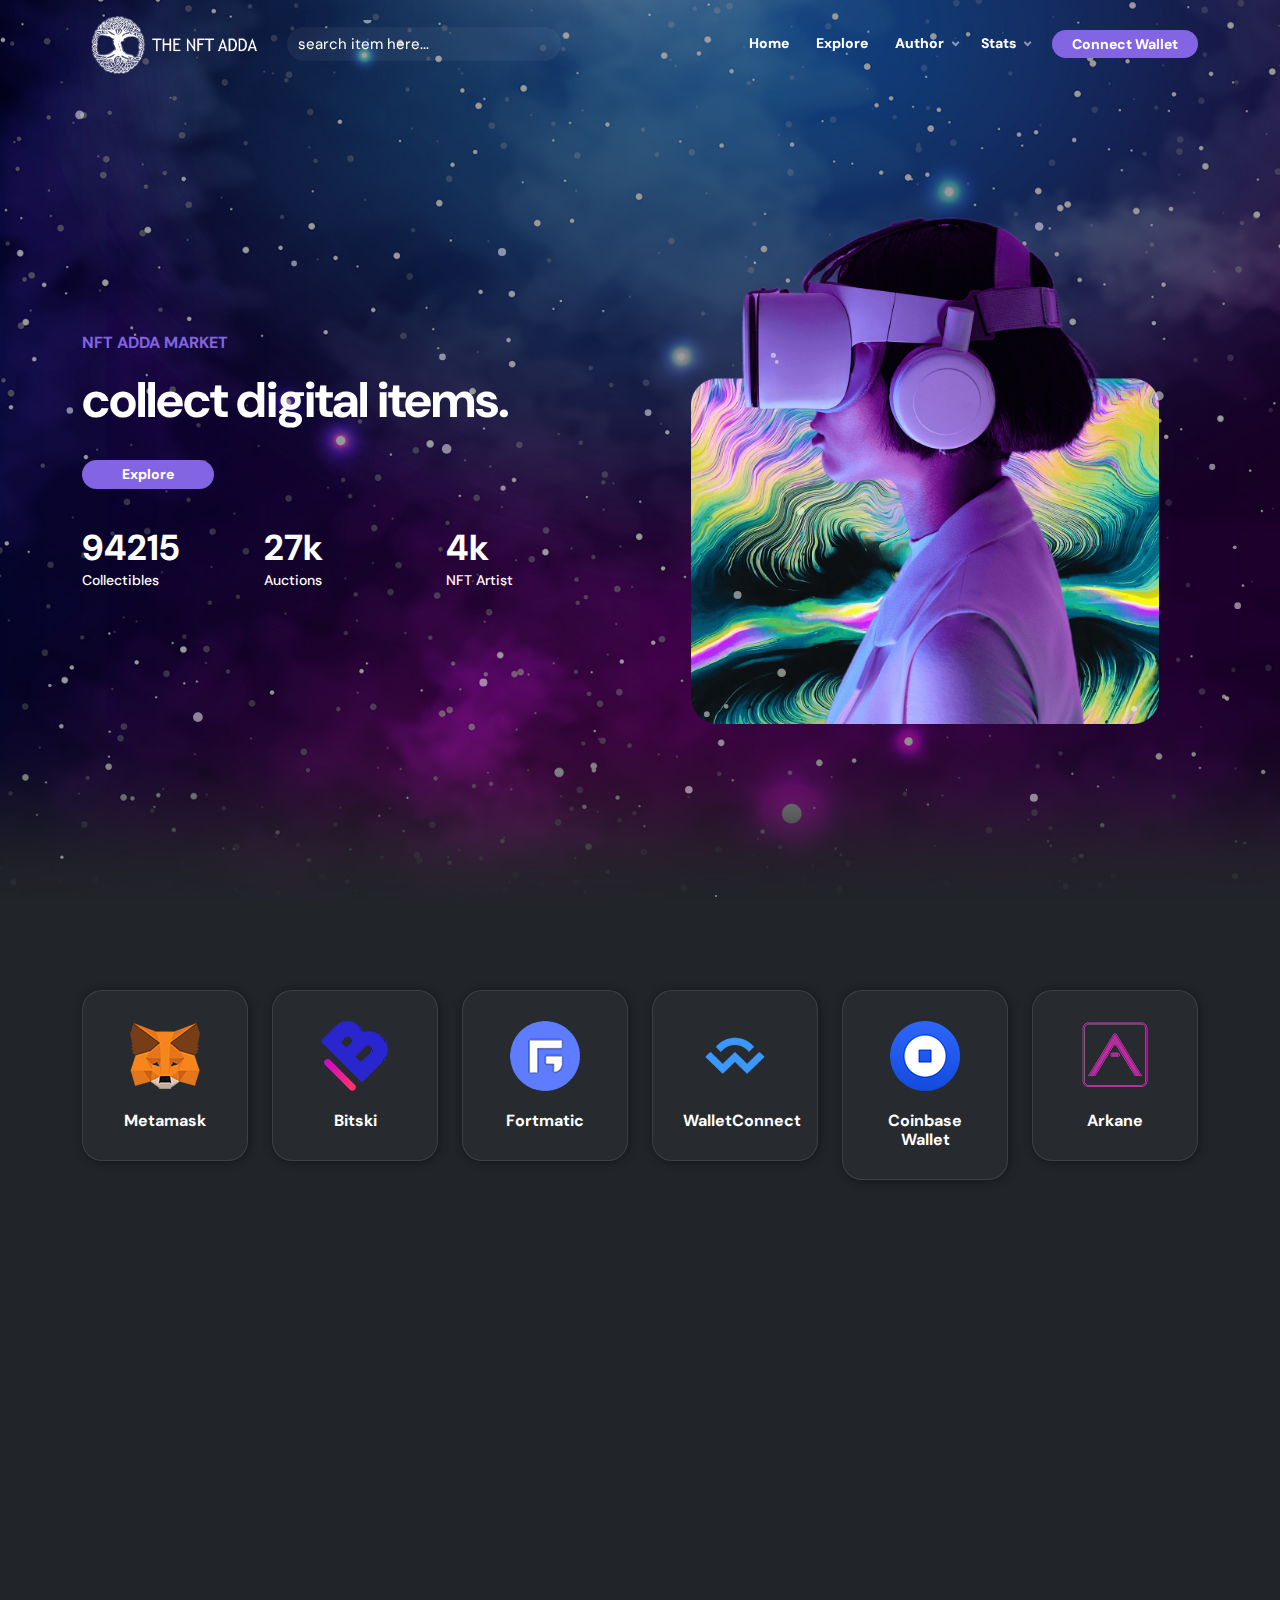
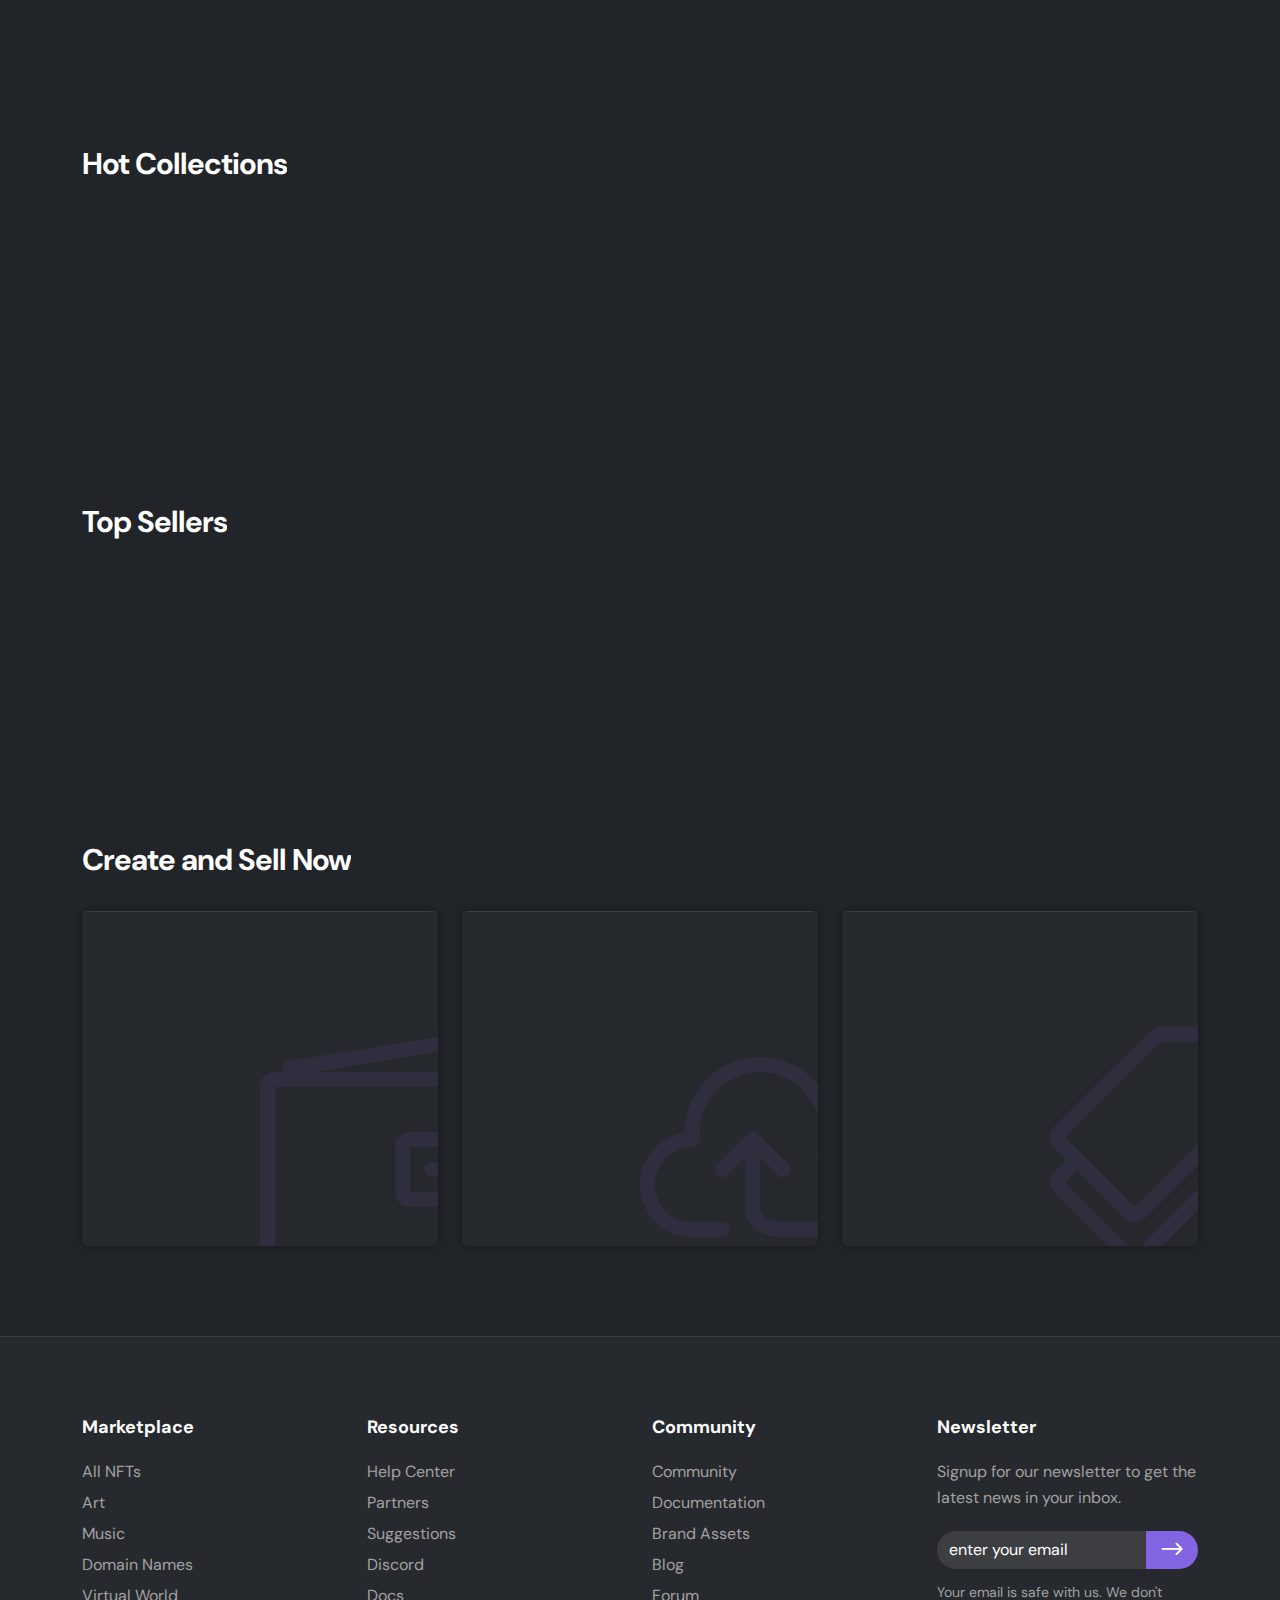
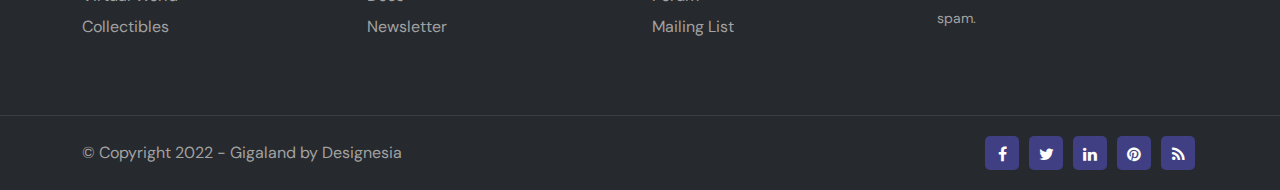
==== 03_grey-index-3.html @ ccd016a6 "NEW UPDATED WEBSITE" ====
<!DOCTYPE html>
<html lang="zxx">

<head>
    <title>NFT Adda</title>
    <link rel="icon" href="nftlogo.png" type="image/gif" sizes="16x16">
    <meta content="text/html;charset=utf-8" http-equiv="Content-Type">
    <meta content="width=device-width, initial-scale=1.0" name="viewport" />
    <meta content="Gigaland - NFT Marketplace Website Template" name="description" />
    <meta content="" name="keywords" />
    <meta content="" name="author" />
    <!-- CSS Files
    ================================================== -->
    <link id="bootstrap" href="css/bootstrap.min.css" rel="stylesheet" type="text/css" />
    <link href="css/plugins.css" rel="stylesheet" type="text/css" />    
    <link href="css/style.css" rel="stylesheet" type="text/css" />
    <link href="css/de-grey.css" rel="stylesheet" type="text/css" />
    <!-- color scheme -->   
    <link id="colors" href="css/colors/scheme-01.css" rel="stylesheet" type="text/css" />
    <link href="css/coloring.css" rel="stylesheet" type="text/css" />
</head>

<body class="dark-scheme de-grey">
    <div id="wrapper">
            <!-- header begin -->
        <header class="transparent scroll-dark">
            <div class="container">
                <div class="row">
                    <div class="col-md-12">
                        <div class="de-flex sm-pt10">
                            <div class="de-flex-col">
                                <div class="de-flex-col">
                                    <!-- logo begin -->
                                    <div id="logo">
                                        <a href="03_grey-index.html">
                                            <img alt="" src="images/NFTLOGO2.png" style="height: 75px; width: 175px;"/>
                                        </a>
                                    </div>
                                    <!-- logo close -->
                                </div>
                                <div class="de-flex-col">
                                    <input id="quick_search" class="xs-hide style-2" name="quick_search" placeholder="search item here..." type="text" />
                                </div>
                            </div>
                            <div class="de-flex-col header-col-mid">
                                <!-- mainmenu begin -->
                                <ul id="mainmenu">
                                    <li>
                                        <a href="03_grey-index-3.html">Home<span></span></a>
                                    </li>
                                    <li>
                                        <a href="explore.html">Explore<span></span></a>
                                    <li>
                                        <a href="03_grey-author.html">Author<span></span></a>
                                        <ul>
                                            <li><a href="03_grey-author.html">Author</a></li>
                                            <li><a href="03_grey-profile.html">Profile</a></li>
                                            <li><a href="03_grey-wallet.html">Wallet</a></li>
                                            <li><a href="03_grey-login.html">Login</a></li>
                                        </ul>
                                    </li>                                    
                                    <li>
                                        <a href="#">Stats<span></span></a>
                                        <ul>
                                            <li><a href="03_grey-activity.html">Activity</a></li>
                                            <li><a href="03_grey-rankings.html">Rankings</a></li>
                                        </ul>
                                    </li>
                                </ul>
                                <!-- mainmenu close -->
                                <div class="menu_side_area">
                                    <a href="03_grey-wallet.html" class="btn-main btn-wallet"><i class="icon_wallet_alt"></i><span>Connect Wallet</span></a>
                                    <span id="menu-btn"></span>
                                </div>
                            </div>
                        </div>
                    </div>
                </div>
            </div>
        </header>
        <!-- header close -->
        <!-- content begin -->
        <div class="no-bottom no-top" id="content" >
            <div id="top"></div>
            <section id="section-hero" aria-label="section" class="pt20 pb20 vh-100" data-bgimage="url(images/background/8.jpg) bottom">
                <div id="particles-js"></div>
                <div class="v-center">
                    <div class="container">
                        <div class="row align-items-center">
                            <div class="col-md-6">
                                <div class="spacer-single"></div>
                                <h6 class="wow fadeInUp" data-wow-delay=".5s"><span class="text-uppercase id-color-2">NFT ADDA Market</span></h6>
                                <div class="spacer-10"></div>
                                <h1 class="wow fadeInUp" data-wow-delay=".75s">collect digital items.</h1>
                                <div class="spacer-10"></div>
                                <a href="03_grey-explore.html" class="btn-main wow fadeInUp lead" data-wow-delay="1.25s">Explore</a>                                
                                <div class="row">
                                    <div class="spacer-single"></div>
                                    <div class="row">
                                            <div class="col-lg-4 col-md-6 col-sm-4 wow fadeInRight mb30" data-wow-delay="1.1s">
                                                <div class="de_count text-left">
                                                    <h3><span>94215</span></h3>
                                                    <h5 class="id-color">Collectibles</h5>
                                                </div>
                                            </div>

                                            <div class="col-lg-4 col-md-6 col-sm-4 wow fadeInRight mb30" data-wow-delay="1.4s">
                                                <div class="de_count text-left">
                                                    <h3><span>27</span>k</h3>
                                                    <h5 class="id-color">Auctions</h5>
                                                </div>
                                            </div>

                                            <div class="col-lg-4 col-md-6 col-sm-4 wow fadeInRight mb30" data-wow-delay="1.7s">
                                                <div class="de_count text-left">
                                                    <h3><span>4</span>k</h3>
                                                    <h5 class="id-color">NFT Artist</h5>
                                                </div>
                                            </div>
                                        </div>
                                </div>
                            </div>
                            <div class="col-md-6 xs-hide">
                                <img src="images/misc/women-with-vr.png" class="img-fluid wow fadeInUp" data-wow-delay=".75s" alt="">
                            </div>
                        </div>
                    </div>
                </div>
            </section>

            <!-- section begin -->
            <section aria-label="section" class="no-bottom">
                <div class="container">
                    <div class="row">
                        <div class="col-lg-2 col-sm-4 col-6 mb30">
                            <a class="box-url style-2" href="login.html">
                                <img src="images/wallet/1.png" alt="" class="mb20">
                                <h4>Metamask</h4>
                            </a>
                        </div>

                        <div class="col-lg-2 col-sm-4 col-6 mb30">
                            <a class="box-url style-2" href="login.html">
                                <img src="images/wallet/2.png" alt="" class="mb20">
                                <h4>Bitski</h4>
                            </a>
                        </div>       

                        <div class="col-lg-2 col-sm-4 col-6 mb30">
                            <a class="box-url style-2" href="login.html">
                                <img src="images/wallet/3.png" alt="" class="mb20">
                                <h4>Fortmatic</h4>
                            </a>
                        </div>    

                        <div class="col-lg-2 col-sm-4 col-6 mb30">
                            <a class="box-url style-2" href="login.html">
                                <img src="images/wallet/4.png" alt="" class="mb20">
                                <h4>WalletConnect</h4>
                            </a>
                        </div>

                        <div class="col-lg-2 col-sm-4 col-6 mb30">
                            <a class="box-url style-2" href="login.html">
                                <img src="images/wallet/5.png" alt="" class="mb20">
                                <h4>Coinbase Wallet</h4>
                            </a>
                        </div>

                        <div class="col-lg-2 col-sm-4 col-6 mb30">
                            <a class="box-url style-2" href="login.html">
                                <img src="images/wallet/6.png" alt="" class="mb20">
                                <h4>Arkane</h4>
                            </a>
                        </div>

                    </div>
                </div>
            </section>

            <section id="section-collections" class="pt30 pb30">
                <div class="container">
                            
                            <div class="row wow fadeIn"> 
                                <div class="col-lg-12">
                                    <h2 class="style-2">New Items</h2>
                                </div>

                                <div id="items-carousel" class="owl-carousel wow fadeIn">
                                    <!-- nft item begin -->
                                    <div class="d-item">
                                        <div class="nft__item style-2">
                                            <div class="de_countdown" data-year="2022" data-month="6" data-day="6" data-hour="8"></div>
                                            <div class="author_list_pp">
                                                <a href="03_grey-author.html" data-bs-toggle="tooltip" data-bs-placement="top" title="Creator: Monica Lucas">                                    
                                                    <img class="lazy" src="images/author/author-1.jpg" alt="">
                                                    <i class="fa fa-check"></i>
                                                </a>
                                            </div>
                                            <div class="nft__item_wrap">
                                                <div class="nft__item_extra">
                                                    <div class="nft__item_buttons">
                                                        <button onclick="location.href='03_grey-item-details.html'">Buy Now</button>
                                                        <div class="nft__item_share">
                                                            <h4>Share</h4>
                                                            <a href="https://www.facebook.com/sharer/sharer.php?u=https://gigaland.io" target="_blank"><i class="fa fa-facebook fa-lg"></i></a>
                                                            <a href="https://twitter.com/intent/tweet?url=https://gigaland.io" target="_blank"><i class="fa fa-twitter fa-lg"></i></a>
                                                            <a href="mailto:?subject=I wanted you to see this site&amp;body=Check out this site https://gigaland.io"><i class="fa fa-envelope fa-lg"></i></a>
                                                        </div>
                                                    </div>
                                                </div>
                                                <a href="03_grey-item-details.html">
                                                    <div class="d-placeholder"></div>
                                                    <img src="images/items-alt/static-1.jpg" class="lazy nft__item_preview" alt="">
                                                </a>
                                            </div>
                                            <div class="nft__item_info">
                                                <a href="03_grey-item-details.html">
                                                    <h4>Sunny Day</h4>
                                                </a>
                                                <div class="nft__item_click">
                                        <span></span>
                                    </div>
                                    <div class="nft__item_price">
                                                    0.08 ETH<span>1/20</span>
                                                </div>
                                                <div class="nft__item_action">
                                                    <a href="#">Place a bid</a>
                                                </div>
                                                <div class="nft__item_like">
                                                    <i class="fa fa-heart"></i><span>50</span>
                                                </div>                            
                                            </div> 
                                        </div>
                                    </div>                 
                                    <!-- nft item begin -->
                                    <div class="d-item">
                                        <div class="nft__item style-2">
                                            <div class="author_list_pp">
                                                <a href="03_grey-author.html" data-bs-toggle="tooltip" data-bs-placement="top" title="Creator: Stacy Long">                                    
                                                    <img class="lazy" src="images/author/author-10.jpg" alt="">
                                                    <i class="fa fa-check"></i>
                                                </a>
                                            </div>
                                            <div class="nft__item_wrap">
                                                <div class="nft__item_extra">
                                                    <div class="nft__item_buttons">
                                                        <button onclick="location.href='03_grey-item-details.html'">Buy Now</button>
                                                        <div class="nft__item_share">
                                                            <h4>Share</h4>
                                                            <a href="https://www.facebook.com/sharer/sharer.php?u=https://gigaland.io" target="_blank"><i class="fa fa-facebook fa-lg"></i></a>
                                                            <a href="https://twitter.com/intent/tweet?url=https://gigaland.io" target="_blank"><i class="fa fa-twitter fa-lg"></i></a>
                                                            <a href="mailto:?subject=I wanted you to see this site&amp;body=Check out this site https://gigaland.io"><i class="fa fa-envelope fa-lg"></i></a>
                                                        </div>
                                                    </div>
                                                </div>
                                                <a href="03_grey-item-details.html">
                                                    <div class="d-placeholder"></div>
                                                    <img src="images/items-alt/static-2.jpg" class="lazy nft__item_preview" alt="">
                                                </a>
                                            </div>
                                            <div class="nft__item_info">
                                                <a href="03_grey-item-details.html">
                                                    <h4>Blue Planet</h4>
                                                </a>
                                                <div class="nft__item_click">
                                        <span></span>
                                    </div>
                                    <div class="nft__item_price">
                                                    0.06 ETH<span>1/22</span>
                                                </div>
                                                <div class="nft__item_action">
                                                    <a href="#">Place a bid</a>
                                                </div>
                                                <div class="nft__item_like">
                                                    <i class="fa fa-heart"></i><span>80</span>
                                                </div>                                 
                                            </div> 
                                        </div>
                                    </div>
                                    <!-- nft item begin -->
                                    <div class="d-item">
                                        <div class="nft__item style-2">
                                            <div class="de_countdown id-color" data-year="2022" data-month="6" data-day="12" data-hour="8"></div>
                                            <div class="author_list_pp">
                                                <a href="03_grey-author.html" data-bs-toggle="tooltip" data-bs-placement="top" title="Creator: Ida Chapman">                                    
                                                    <img class="lazy" src="images/author/author-11.jpg" alt="">
                                                    <i class="fa fa-check"></i>
                                                </a>
                                            </div>
                                            <div class="nft__item_wrap">
                                                <div class="nft__item_extra">
                                                    <div class="nft__item_buttons">
                                                        <button onclick="location.href='03_grey-item-details.html'">Buy Now</button>
                                                        <div class="nft__item_share">
                                                            <h4>Share</h4>
                                                            <a href="https://www.facebook.com/sharer/sharer.php?u=https://gigaland.io" target="_blank"><i class="fa fa-facebook fa-lg"></i></a>
                                                            <a href="https://twitter.com/intent/tweet?url=https://gigaland.io" target="_blank"><i class="fa fa-twitter fa-lg"></i></a>
                                                            <a href="mailto:?subject=I wanted you to see this site&amp;body=Check out this site https://gigaland.io"><i class="fa fa-envelope fa-lg"></i></a>
                                                        </div>
                                                    </div>
                                                </div>
                                                <a href="03_grey-item-details.html">
                                                    <div class="d-placeholder"></div>
                                                    <img src="images/items-alt/static-3.jpg" class="lazy nft__item_preview" alt="">
                                                </a>
                                            </div>
                                            <div class="nft__item_info">
                                                <a href="03_grey-item-details.html">
                                                    <h4>Finally Free</h4>
                                                </a>
                                                <div class="nft__item_click">
                                        <span></span>
                                    </div>
                                    <div class="nft__item_price">
                                                    0.05 ETH<span>1/11</span>
                                                </div>
                                                <div class="nft__item_action">
                                                    <a href="#">Place a bid</a>
                                                </div>
                                                <div class="nft__item_like">
                                                    <i class="fa fa-heart"></i><span>97</span>
                                                </div>                                 
                                            </div> 
                                        </div>
                                    </div>
                                    <!-- nft item begin -->
                                    <div class="d-item">
                                        <div class="nft__item style-2">
                                            <div class="author_list_pp">
                                                <a href="03_grey-author.html" data-bs-toggle="tooltip" data-bs-placement="top" title="Creator: Fred Ryan">                                    
                                                    <img class="lazy" src="images/author/author-12.jpg" alt="">
                                                    <i class="fa fa-check"></i>
                                                </a>
                                            </div>
                                            <div class="nft__item_wrap">
                                                <div class="nft__item_extra">
                                                    <div class="nft__item_buttons">
                                                        <button onclick="location.href='03_grey-item-details.html'">Buy Now</button>
                                                        <div class="nft__item_share">
                                                            <h4>Share</h4>
                                                            <a href="https://www.facebook.com/sharer/sharer.php?u=https://gigaland.io" target="_blank"><i class="fa fa-facebook fa-lg"></i></a>
                                                            <a href="https://twitter.com/intent/tweet?url=https://gigaland.io" target="_blank"><i class="fa fa-twitter fa-lg"></i></a>
                                                            <a href="mailto:?subject=I wanted you to see this site&amp;body=Check out this site https://gigaland.io"><i class="fa fa-envelope fa-lg"></i></a>
                                                        </div>
                                                    </div>
                                                </div>
                                                <a href="03_grey-item-details.html">
                                                    <div class="d-placeholder"></div>
                                                    <img src="images/items-alt/static-4.jpg" class="lazy nft__item_preview" alt="">
                                                </a>
                                            </div>
                                            <div class="nft__item_info">
                                                <a href="03_grey-item-details.html">
                                                    <h4>Work From Home</h4>
                                                </a>
                                                <div class="nft__item_click">
                                        <span></span>
                                    </div>
                                    <div class="nft__item_price">
                                                    0.02 ETH<span>1/15</span>
                                                </div>
                                                <div class="nft__item_action">
                                                    <a href="#">Place a bid</a>
                                                </div>
                                                <div class="nft__item_like">
                                                    <i class="fa fa-heart"></i><span>73</span>
                                                </div>                                 
                                            </div> 
                                        </div>
                                    </div>
                                    <!-- nft item begin -->
                                    <div class="d-item">
                                        <div class="nft__item style-2">
                                            <div class="author_list_pp">
                                                <a href="03_grey-author.html" data-bs-toggle="tooltip" data-bs-placement="top" title="Creator: Franklin Greer">                                    
                                                    <img class="lazy" src="images/author/author-9.jpg" alt="">
                                                    <i class="fa fa-check"></i>
                                                </a>
                                            </div>
                                            <div class="nft__item_wrap">
                                                <div class="nft__item_extra">
                                                    <div class="nft__item_buttons">
                                                        <button onclick="location.href='03_grey-item-details.html'">Buy Now</button>
                                                        <div class="nft__item_share">
                                                            <h4>Share</h4>
                                                            <a href="https://www.facebook.com/sharer/sharer.php?u=https://gigaland.io" target="_blank"><i class="fa fa-facebook fa-lg"></i></a>
                                                            <a href="https://twitter.com/intent/tweet?url=https://gigaland.io" target="_blank"><i class="fa fa-twitter fa-lg"></i></a>
                                                            <a href="mailto:?subject=I wanted you to see this site&amp;body=Check out this site https://gigaland.io"><i class="fa fa-envelope fa-lg"></i></a>
                                                        </div>
                                                    </div>
                                                </div>
                                                <a href="03_grey-item-details.html">
                                                    <div class="d-placeholder"></div>
                                                    <img src="images/items/anim-4.webp" class="lazy nft__item_preview" alt="">
                                                </a>
                                            </div>
                                            <div class="nft__item_info">
                                                <a href="03_grey-item-details.html">
                                                    <h4>The Truth</h4>
                                                </a>
                                                <div class="nft__item_click">
                                        <span></span>
                                    </div>
                                    <div class="nft__item_price">
                                                    0.06 ETH<span>1/20</span>
                                                </div>
                                                <div class="nft__item_action">
                                                    <a href="#">Place a bid</a>
                                                </div>
                                                <div class="nft__item_like">
                                                    <i class="fa fa-heart"></i><span>26</span>
                                                </div>                                 
                                            </div>
                                        </div>
                                    </div>
                                    <!-- nft item begin -->
                                    <div class="d-item">
                                        <div class="nft__item style-2">
                                            <div class="de_countdown id-color" data-year="2022" data-month="6" data-day="15" data-hour="10"></div>
                                            <div class="author_list_pp">
                                                <a href="03_grey-author.html" data-bs-toggle="tooltip" data-bs-placement="top" title="Creator: Mamie Barnett">                                    
                                                    <img class="lazy" src="images/author/author-2.jpg" alt="">
                                                    <i class="fa fa-check"></i>
                                                </a>
                                            </div>
                                            <div class="nft__item_wrap">
                                                <div class="nft__item_extra">
                                                    <div class="nft__item_buttons">
                                                        <button onclick="location.href='03_grey-item-details.html'">Buy Now</button>
                                                        <div class="nft__item_share">
                                                            <h4>Share</h4>
                                                            <a href="https://www.facebook.com/sharer/sharer.php?u=https://gigaland.io" target="_blank"><i class="fa fa-facebook fa-lg"></i></a>
                                                            <a href="https://twitter.com/intent/tweet?url=https://gigaland.io" target="_blank"><i class="fa fa-twitter fa-lg"></i></a>
                                                            <a href="mailto:?subject=I wanted you to see this site&amp;body=Check out this site https://gigaland.io"><i class="fa fa-envelope fa-lg"></i></a>
                                                        </div>
                                                    </div>
                                                </div>
                                                <a href="03_grey-item-details.html">
                                                    <div class="d-placeholder"></div>
                                                    <img src="images/items-alt/static-5.jpg" class="lazy nft__item_preview" alt="">
                                                </a>
                                            </div>
                                            <div class="nft__item_info">
                                                <a href="03_grey-item-details.html">
                                                    <h4>Running Puppets</h4>
                                                </a>
                                                <div class="nft__item_click">
                                        <span></span>
                                    </div>
                                    <div class="nft__item_price">
                                                    0.03 ETH<span>1/24</span>
                                                </div>    
                                                <div class="nft__item_action">
                                                    <a href="#">Place a bid</a>
                                                </div>
                                                <div class="nft__item_like">
                                                    <i class="fa fa-heart"></i><span>45</span>
                                                </div>                                  
                                            </div> 
                                        </div>
                                    </div>
                                    <!-- nft item begin -->
                                    <div class="d-item">
                                        <div class="nft__item style-2">
                                            <div class="author_list_pp">
                                                <a href="03_grey-author.html" data-bs-toggle="tooltip" data-bs-placement="top" title="Creator: Nicholas Daniels">                                    
                                                    <img class="lazy" src="images/author/author-3.jpg" alt="">
                                                    <i class="fa fa-check"></i>
                                                </a>
                                            </div>
                                            <div class="nft__item_wrap">
                                                <div class="nft__item_extra">
                                                    <div class="nft__item_buttons">
                                                        <button onclick="location.href='03_grey-item-details.html'">Buy Now</button>
                                                        <div class="nft__item_share">
                                                            <h4>Share</h4>
                                                            <a href="https://www.facebook.com/sharer/sharer.php?u=https://gigaland.io" target="_blank"><i class="fa fa-facebook fa-lg"></i></a>
                                                            <a href="https://twitter.com/intent/tweet?url=https://gigaland.io" target="_blank"><i class="fa fa-twitter fa-lg"></i></a>
                                                            <a href="mailto:?subject=I wanted you to see this site&amp;body=Check out this site https://gigaland.io"><i class="fa fa-envelope fa-lg"></i></a>
                                                        </div>
                                                    </div>
                                                </div>
                                                <a href="03_grey-item-details.html">
                                                    <div class="d-placeholder"></div>
                                                    <img src="images/items-alt/static-6.jpg" class="lazy nft__item_preview" alt="">
                                                </a>
                                            </div>
                                            <div class="nft__item_info">
                                                <a href="03_grey-item-details.html">
                                                    <h4>Green Frogman</h4>
                                                </a>
                                                <div class="nft__item_click">
                                        <span></span>
                                    </div>
                                    <div class="nft__item_price">
                                                    0.09 ETH<span>1/25</span>
                                                </div>
                                                <div class="nft__item_action">
                                                    <a href="#">Place a bid</a>
                                                </div>
                                                <div class="nft__item_like">
                                                    <i class="fa fa-heart"></i><span>76</span>
                                                </div>                                 
                                            </div> 
                                        </div>
                                    </div>
                                    <!-- nft item begin -->
                                    <div class="d-item">
                                        <div class="nft__item style-2">
                                            <div class="de_countdown id-color" data-year="2022" data-month="6" data-day="8" data-hour="8"></div>
                                            <div class="author_list_pp">
                                                <a href="03_grey-author.html" data-bs-toggle="tooltip" data-bs-placement="top" title="Creator: Gigaland">                                    
                                                    <img class="lazy" src="images/author/author-4.jpg" alt="">
                                                    <i class="fa fa-check"></i>
                                                </a>
                                            </div>
                                            <div class="nft__item_wrap">
                                                <div class="nft__item_extra">
                                                    <div class="nft__item_buttons">
                                                        <button onclick="location.href='03_grey-item-details.html'">Buy Now</button>
                                                        <div class="nft__item_share">
                                                            <h4>Share</h4>
                                                            <a href="https://www.facebook.com/sharer/sharer.php?u=https://gigaland.io" target="_blank"><i class="fa fa-facebook fa-lg"></i></a>
                                                            <a href="https://twitter.com/intent/tweet?url=https://gigaland.io" target="_blank"><i class="fa fa-twitter fa-lg"></i></a>
                                                            <a href="mailto:?subject=I wanted you to see this site&amp;body=Check out this site https://gigaland.io"><i class="fa fa-envelope fa-lg"></i></a>
                                                        </div>
                                                    </div>
                                                </div>
                                                <a href="03_grey-item-details.html">
                                                    <div class="d-placeholder"></div>
                                                    <img src="images/items/anim-5.webp" class="lazy nft__item_preview" alt="">
                                                </a>
                                            </div>
                                            <div class="nft__item_info">
                                                <a href="03_grey-item-details.html">
                                                    <h4>Loop Donut</h4>
                                                </a>
                                                <div class="nft__item_click">
                                        <span></span>
                                    </div>
                                    <div class="nft__item_price">
                                                    0.09 ETH<span>1/14</span>
                                                </div>
                                                <div class="nft__item_action">
                                                    <a href="#">Place a bid</a>
                                                </div>
                                                <div class="nft__item_like">
                                                    <i class="fa fa-heart"></i><span>94</span>
                                                </div>                                 
                                            </div> 
                                        </div>
                                    </div>                                    
                                </div>                                
                            </div>

                            <div class="spacer-single"></div>

                            <div class="row">
                                <div class="col-lg-12">
                                    <h2 class="style-2">Hot Collections</h2>
                                </div>
                                <div id="collection-carousel-alt" class="owl-carousel wow fadeIn">

                                        <div class="nft_coll style-2">
                                            <div class="nft_wrap">
                                                <a href="03_grey-collection.html"><img src="images/collections/coll-1.jpg" class="lazy img-fluid" alt=""></a>
                                            </div>
                                            <div class="nft_coll_pp">
                                                <a href="03_grey-collection.html"><img class="lazy pp-coll" src="images/author/author-1.jpg" alt=""></a>
                                                <i class="fa fa-check"></i>
                                            </div>
                                            <div class="nft_coll_info">
                                                <a href="03_grey-collection.html"><h4>Abstraction</h4></a>
                                                <span>ERC-192</span>
                                            </div>
                                        </div>
                                    
                                        <div class="nft_coll style-2">
                                            <div class="nft_wrap">
                                                <a href="03_grey-collection.html"><img src="images/collections/coll-2.jpg" class="lazy img-fluid" alt=""></a>
                                            </div>
                                            <div class="nft_coll_pp">
                                                <a href="03_grey-collection.html"><img class="lazy pp-coll" src="images/author/author-2.jpg" alt=""></a>
                                                <i class="fa fa-check"></i>
                                            </div>
                                            <div class="nft_coll_info">
                                                <a href="03_grey-collection.html"><h4>Patternlicious</h4></a>
                                                <span>ERC-61</span>
                                            </div>
                                        </div>
                                    
                                        <div class="nft_coll style-2">
                                            <div class="nft_wrap">
                                                <a href="03_grey-collection.html"><img src="images/collections/coll-3.jpg" class="lazy img-fluid" alt=""></a>
                                            </div>
                                            <div class="nft_coll_pp">
                                                <a href="03_grey-collection.html"><img class="lazy pp-coll" src="images/author/author-3.jpg" alt=""></a>
                                                <i class="fa fa-check"></i>
                                            </div>
                                            <div class="nft_coll_info">
                                                <a href="03_grey-collection.html"><h4>Skecthify</h4></a>
                                                <span>ERC-126</span>
                                            </div>
                                        </div>
                                    
                                        <div class="nft_coll style-2">
                                            <div class="nft_wrap">
                                                <a href="03_grey-collection.html"><img src="images/collections/coll-4.jpg" class="lazy img-fluid" alt=""></a>
                                            </div>
                                            <div class="nft_coll_pp">
                                                <a href="03_grey-collection.html"><img class="lazy pp-coll" src="images/author/author-4.jpg" alt=""></a>
                                                <i class="fa fa-check"></i>
                                            </div>
                                            <div class="nft_coll_info">
                                                <a href="03_grey-collection.html"><h4>Cartoonism</h4></a>
                                                <span>ERC-73</span>
                                            </div>
                                        </div>
                                    
                                        <div class="nft_coll style-2">
                                            <div class="nft_wrap">
                                                <a href="03_grey-collection.html"><img src="images/collections/coll-5.jpg" class="lazy img-fluid" alt=""></a>
                                            </div>
                                            <div class="nft_coll_pp">
                                                <a href="03_grey-collection.html"><img class="lazy pp-coll" src="images/author/author-5.jpg" alt=""></a>
                                                <i class="fa fa-check"></i>
                                            </div>
                                            <div class="nft_coll_info">
                                                <a href="03_grey-collection.html"><h4>Virtuland</h4></a>
                                                <span>ERC-85</span>
                                            </div>
                                        </div>
                                    
                                        <div class="nft_coll style-2">
                                            <div class="nft_wrap">
                                                <a href="03_grey-collection.html"><img src="images/collections/coll-6.jpg" class="lazy img-fluid" alt=""></a>
                                            </div>
                                            <div class="nft_coll_pp">
                                                <a href="03_grey-collection.html"><img class="lazy pp-coll" src="images/author/author-6.jpg" alt=""></a>
                                                <i class="fa fa-check"></i>
                                            </div>
                                            <div class="nft_coll_info">
                                                <a href="03_grey-collection.html"><h4>Papercut</h4></a>
                                                <span>ERC-42</span>
                                            </div>
                                        </div>
                                        
                                    </div>
                                </div>

                                <div class="spacer-double"></div>

                                <div class="row">
                                    <div class="col-lg-12">
                                        <h2 class="style-2">Top Sellers</h2>
                                    </div>
                                    <div class="col-md-12 wow fadeIn">
                                        <ol class="author_list">
                                            <li>                                    
                                                <div class="author_list_pp">
                                                    <a href="03_grey-author.html">
                                                        <img class="lazy" src="images/author/author-1.jpg" alt="">
                                                        <i class="fa fa-check"></i>
                                                    </a>
                                                </div>                                    
                                                <div class="author_list_info">
                                                    <a href="03_grey-author.html">Monica Lucas</a>
                                                    <span>3.2 ETH</span>
                                                </div>
                                            </li>
                                            <li>
                                                <div class="author_list_pp">
                                                    <a href="03_grey-author.html">                                    
                                                        <img class="lazy" src="images/author/author-2.jpg" alt="">
                                                        <i class="fa fa-check"></i>
                                                    </a>
                                                </div>
                                                <div class="author_list_info">
                                                    <a href="03_grey-author.html">Mamie Barnett</a>
                                                    <span>2.8 ETH</span>
                                                </div>
                                            </li>
                                            <li>
                                                <div class="author_list_pp">
                                                    <a href="03_grey-author.html">                                    
                                                        <img class="lazy" src="images/author/author-3.jpg" alt="">
                                                        <i class="fa fa-check"></i>
                                                    </a>
                                                </div>
                                                <div class="author_list_info">
                                                    <a href="03_grey-author.html">Nicholas Daniels</a>
                                                    <span>2.5 ETH</span>
                                                </div>
                                            </li>
                                            <li>
                                                <div class="author_list_pp">
                                                    <a href="03_grey-author.html">                                    
                                                        <img class="lazy" src="images/author/author-4.jpg" alt="">
                                                        <i class="fa fa-check"></i>
                                                    </a>
                                                </div>
                                                <div class="author_list_info">
                                                    <a href="03_grey-author.html">Lori Hart</a>
                                                    <span>2.2 ETH</span>
                                                </div>
                                            </li>
                                            <li>
                                                <div class="author_list_pp">
                                                    <a href="03_grey-author.html">                                    
                                                        <img class="lazy" src="images/author/author-5.jpg" alt="">
                                                        <i class="fa fa-check"></i>
                                                    </a>
                                                </div>
                                                <div class="author_list_info">
                                                    <a href="03_grey-author.html">Jimmy Wright</a>
                                                    <span>1.9 ETH</span>
                                                </div>
                                            </li>
                                            <li>
                                                <div class="author_list_pp">
                                                    <a href="03_grey-author.html">                                    
                                                        <img class="lazy" src="images/author/author-6.jpg" alt="">
                                                        <i class="fa fa-check"></i>
                                                    </a>
                                                </div>
                                                <div class="author_list_info">
                                                    <a href="03_grey-author.html">Karla Sharp</a>
                                                    <span>1.6 ETH</span>
                                                </div>
                                            </li>
                                            <li>
                                                <div class="author_list_pp">
                                                    <a href="03_grey-author.html">                                    
                                                        <img class="lazy" src="images/author/author-7.jpg" alt="">
                                                        <i class="fa fa-check"></i>
                                                    </a>
                                                </div>
                                                <div class="author_list_info">
                                                    <a href="03_grey-author.html">Gayle Hicks</a>
                                                    <span>1.5 ETH</span>
                                                </div>
                                            </li>
                                            <li>
                                                <div class="author_list_pp">
                                                    <a href="03_grey-author.html">                                    
                                                        <img class="lazy" src="images/author/author-8.jpg" alt="">
                                                        <i class="fa fa-check"></i>
                                                    </a>
                                                </div>
                                                <div class="author_list_info">
                                                    <a href="03_grey-author.html">Claude Banks</a>
                                                    <span>1.3 ETH</span>
                                                </div>
                                            </li>
                                            <li>
                                                <div class="author_list_pp">
                                                    <a href="03_grey-author.html">                                    
                                                        <img class="lazy" src="images/author/author-9.jpg" alt="">
                                                        <i class="fa fa-check"></i>
                                                    </a>
                                                </div>
                                                <div class="author_list_info">
                                                    <a href="03_grey-author.html">Franklin Greer</a>
                                                    <span>0.9 ETH</span>
                                                </div>
                                            </li>
                                            <li>
                                                <div class="author_list_pp">
                                                    <a href="03_grey-author.html">                                    
                                                        <img class="lazy" src="images/author/author-10.jpg" alt="">
                                                        <i class="fa fa-check"></i>
                                                    </a>
                                                </div>
                                                <div class="author_list_info">
                                                    <a href="03_grey-author.html">Stacy Long</a>
                                                    <span>0.8 ETH</span>
                                                </div>
                                            </li>
                                            <li>
                                                <div class="author_list_pp">
                                                    <a href="03_grey-author.html">                                    
                                                        <img class="lazy" src="images/author/author-11.jpg" alt="">
                                                        <i class="fa fa-check"></i>
                                                    </a>
                                                </div>
                                                <div class="author_list_info">
                                                    <a href="03_grey-author.html">Ida Chapman</a>
                                                    <span>0.6 ETH</span>
                                                </div>
                                            </li>
                                            <li>
                                                <div class="author_list_pp">
                                                    <a href="03_grey-author.html">                                    
                                                        <img class="lazy" src="images/author/author-12.jpg" alt="">
                                                        <i class="fa fa-check"></i>
                                                    </a>
                                                </div>
                                                <div class="author_list_info">
                                                    <a href="03_grey-author.html">Fred Ryan</a>
                                                    <span>0.5 eth</span>
                                                </div>
                                            </li>
                                        </ol>
                                    </div>
                                </div>
                        </div>
            </section>

            <section id="section-text" class="no-top">
                <div class="container">
                    <div class="row">
                        <div class="col-lg-12">
                            <h2 class="style-2">Create and Sell Now</h2>
                        </div>

                        <div class="col-lg-4 col-md-6 mb-sm-30">
                            <div class="feature-box f-boxed style-3">
                                <i class="wow fadeInUp bg-color-2 i-boxed icon_wallet"></i>
                                <div class="text">
                                    <h4 class="wow fadeInUp">Set up your wallet</h4>
                                    <p class="wow fadeInUp" data-wow-delay=".25s">Sed ut perspiciatis unde omnis iste natus error sit voluptatem accusantium doloremque laudantium, totam rem.</p>
                                </div>
                                <i class="wm icon_wallet"></i>
                            </div>
                        </div>
                        <div class="col-lg-4 col-md-6 mb-sm-30">
                            <div class="feature-box f-boxed style-3">
                                <i class="wow fadeInUp bg-color-2 i-boxed icon_cloud-upload_alt"></i>
                                <div class="text">
                                    <h4 class="wow fadeInUp">Add your NFT's</h4>
                                    <p class="wow fadeInUp" data-wow-delay=".25s">Sed ut perspiciatis unde omnis iste natus error sit voluptatem accusantium doloremque laudantium, totam rem.</p>
                                </div>
                                <i class="wm icon_cloud-upload_alt"></i>
                            </div>
                        </div>
                        <div class="col-lg-4 col-md-6 mb-sm-30">
                            <div class="feature-box f-boxed style-3">
                                <i class="wow fadeInUp bg-color-2 i-boxed icon_tags_alt"></i>
                                <div class="text">
                                    <h4 class="wow fadeInUp">Sell your NFT's</h4>
                                    <p class="wow fadeInUp" data-wow-delay=".25s">Sed ut perspiciatis unde omnis iste natus error sit voluptatem accusantium doloremque laudantium, totam rem.</p>
                                </div>
                                <i class="wm icon_tags_alt"></i>
                            </div>
                        </div>
                    </div>
                </div>
            </section>
            
        </div>
        <!-- content close -->

        <a href="#" id="back-to-top"></a>
        
        <!-- footer begin -->
        <footer>
            <div class="container">
                <div class="row">
                    <div class="col-md-3 col-sm-6 col-xs-1">
                        <div class="widget">
                            <h5>Marketplace</h5>
                            <ul>
                                <li><a href="#">All NFTs</a></li>
                                <li><a href="#">Art</a></li>
                                <li><a href="#">Music</a></li>
                                <li><a href="#">Domain Names</a></li>
                                <li><a href="#">Virtual World</a></li>
                                <li><a href="#">Collectibles</a></li>
                            </ul>
                        </div>
                    </div>
                    <div class="col-md-3 col-sm-6 col-xs-1">
                        <div class="widget">
                            <h5>Resources</h5>
                            <ul>
                                <li><a href="#">Help Center</a></li>
                                <li><a href="#">Partners</a></li>
                                <li><a href="#">Suggestions</a></li>
                                <li><a href="#">Discord</a></li>
                                <li><a href="#">Docs</a></li>
                                <li><a href="#">Newsletter</a></li>
                            </ul>
                        </div>
                    </div>
                    <div class="col-md-3 col-sm-6 col-xs-1">
                        <div class="widget">
                            <h5>Community</h5>
                            <ul>
                                <li><a href="#">Community</a></li>
                                <li><a href="#">Documentation</a></li>
                                <li><a href="#">Brand Assets</a></li>
                                <li><a href="#">Blog</a></li>
                                <li><a href="#">Forum</a></li>
                                <li><a href="#">Mailing List</a></li>
                            </ul>
                        </div>
                    </div>
                    <div class="col-md-3 col-sm-6 col-xs-1">
                        <div class="widget">
                            <h5>Newsletter</h5>
                            <p>Signup for our newsletter to get the latest news in your inbox.</p>
                            <form action="blank.php" class="row form-dark" id="form_subscribe" method="post" name="form_subscribe">
                                <div class="col text-center">
                                    <input class="form-control" id="txt_subscribe" name="txt_subscribe" placeholder="enter your email" type="text" /> <a href="#" id="btn-subscribe"><i class="arrow_right bg-color-secondary"></i></a>
                                    <div class="clearfix"></div>
                                </div>
                            </form>
                            <div class="spacer-10"></div>
                            <small>Your email is safe with us. We don't spam.</small>
                        </div>
                    </div>
                </div>
            </div>
            <div class="subfooter">
                <div class="container">
                    <div class="row">
                        <div class="col-md-12">
                            <div class="de-flex">
                                <div class="de-flex-col">
                                    <a href="03_grey-index.html">
                                        <span class="copy">&copy; Copyright 2022 - Gigaland by Designesia</span>
                                    </a>
                                </div>
                                <div class="de-flex-col">
                                    <div class="social-icons">
                                        <a href="#"><i class="fa fa-facebook fa-lg"></i></a>
                                        <a href="#"><i class="fa fa-twitter fa-lg"></i></a>
                                        <a href="#"><i class="fa fa-linkedin fa-lg"></i></a>
                                        <a href="#"><i class="fa fa-pinterest fa-lg"></i></a>
                                        <a href="#"><i class="fa fa-rss fa-lg"></i></a>
                                    </div>
                                </div>
                            </div>
                        </div>
                    </div>
                </div>
            </div>
        </footer>
        <!-- footer close -->
        
    </div>
    
    <!-- Javascript Files
    ================================================== -->
    <script src="js/plugins.js"></script>
    <script src="js/designesia.js"></script>
    <script src="js/particles.js"></script>
    <script src="js/particles-settings.js"></script>

</body>

</html>
---- css/plugins.css ----
@charset "UTF-8";
/*!
 * animate.css -http://daneden.me/animate
 * Version - 3.5.1
 * Licensed under the MIT license - http://opensource.org/licenses/MIT
 *
 * Copyright (c) 2016 Daniel Eden
 */
 .animated{-webkit-animation-duration:1s;animation-duration:1s;-webkit-animation-fill-mode:both;animation-fill-mode:both}.animated.infinite{-webkit-animation-iteration-count:infinite;animation-iteration-count:infinite}.animated.hinge{-webkit-animation-duration:2s;animation-duration:2s}.animated.flipOutX,.animated.flipOutY,.animated.bounceIn,.animated.bounceOut{-webkit-animation-duration:.75s;animation-duration:.75s}@-webkit-keyframes bounce{from,20%,53%,80%,to{-webkit-animation-timing-function:cubic-bezier(.215,.61,.355,1);animation-timing-function:cubic-bezier(.215,.61,.355,1);-webkit-transform:translate3d(0,0,0);transform:translate3d(0,0,0)}40%,43%{-webkit-animation-timing-function:cubic-bezier(.755,.05,.855,.06);animation-timing-function:cubic-bezier(.755,.05,.855,.06);-webkit-transform:translate3d(0,-30px,0);transform:translate3d(0,-30px,0)}70%{-webkit-animation-timing-function:cubic-bezier(.755,.05,.855,.06);animation-timing-function:cubic-bezier(.755,.05,.855,.06);-webkit-transform:translate3d(0,-15px,0);transform:translate3d(0,-15px,0)}90%{-webkit-transform:translate3d(0,-4px,0);transform:translate3d(0,-4px,0)}}@keyframes bounce{from,20%,53%,80%,to{-webkit-animation-timing-function:cubic-bezier(.215,.61,.355,1);animation-timing-function:cubic-bezier(.215,.61,.355,1);-webkit-transform:translate3d(0,0,0);transform:translate3d(0,0,0)}40%,43%{-webkit-animation-timing-function:cubic-bezier(.755,.05,.855,.06);animation-timing-function:cubic-bezier(.755,.05,.855,.06);-webkit-transform:translate3d(0,-30px,0);transform:translate3d(0,-30px,0)}70%{-webkit-animation-timing-function:cubic-bezier(.755,.05,.855,.06);animation-timing-function:cubic-bezier(.755,.05,.855,.06);-webkit-transform:translate3d(0,-15px,0);transform:translate3d(0,-15px,0)}90%{-webkit-transform:translate3d(0,-4px,0);transform:translate3d(0,-4px,0)}}.bounce{-webkit-animation-name:bounce;animation-name:bounce;-webkit-transform-origin:center bottom;transform-origin:center bottom}@-webkit-keyframes flash{from,50%,to{opacity:1}25%,75%{opacity:0}}@keyframes flash{from,50%,to{opacity:1}25%,75%{opacity:0}}.flash{-webkit-animation-name:flash;animation-name:flash}@-webkit-keyframes pulse{from{-webkit-transform:scale3d(1,1,1);transform:scale3d(1,1,1)}50%{-webkit-transform:scale3d(1.05,1.05,1.05);transform:scale3d(1.05,1.05,1.05)}to{-webkit-transform:scale3d(1,1,1);transform:scale3d(1,1,1)}}@keyframes pulse{from{-webkit-transform:scale3d(1,1,1);transform:scale3d(1,1,1)}50%{-webkit-transform:scale3d(1.05,1.05,1.05);transform:scale3d(1.05,1.05,1.05)}to{-webkit-transform:scale3d(1,1,1);transform:scale3d(1,1,1)}}.pulse{-webkit-animation-name:pulse;animation-name:pulse}@-webkit-keyframes rubberBand{from{-webkit-transform:scale3d(1,1,1);transform:scale3d(1,1,1)}30%{-webkit-transform:scale3d(1.25,.75,1);transform:scale3d(1.25,.75,1)}40%{-webkit-transform:scale3d(.75,1.25,1);transform:scale3d(.75,1.25,1)}50%{-webkit-transform:scale3d(1.15,.85,1);transform:scale3d(1.15,.85,1)}65%{-webkit-transform:scale3d(.95,1.05,1);transform:scale3d(.95,1.05,1)}75%{-webkit-transform:scale3d(1.05,.95,1);transform:scale3d(1.05,.95,1)}to{-webkit-transform:scale3d(1,1,1);transform:scale3d(1,1,1)}}@keyframes rubberBand{from{-webkit-transform:scale3d(1,1,1);transform:scale3d(1,1,1)}30%{-webkit-transform:scale3d(1.25,.75,1);transform:scale3d(1.25,.75,1)}40%{-webkit-transform:scale3d(.75,1.25,1);transform:scale3d(.75,1.25,1)}50%{-webkit-transform:scale3d(1.15,.85,1);transform:scale3d(1.15,.85,1)}65%{-webkit-transform:scale3d(.95,1.05,1);transform:scale3d(.95,1.05,1)}75%{-webkit-transform:scale3d(1.05,.95,1);transform:scale3d(1.05,.95,1)}to{-webkit-transform:scale3d(1,1,1);transform:scale3d(1,1,1)}}.rubberBand{-webkit-animation-name:rubberBand;animation-name:rubberBand}@-webkit-keyframes shake{from,to{-webkit-transform:translate3d(0,0,0);transform:translate3d(0,0,0)}10%,30%,50%,70%,90%{-webkit-transform:translate3d(-10px,0,0);transform:translate3d(-10px,0,0)}20%,40%,60%,80%{-webkit-transform:translate3d(10px,0,0);transform:translate3d(10px,0,0)}}@keyframes shake{from,to{-webkit-transform:translate3d(0,0,0);transform:translate3d(0,0,0)}10%,30%,50%,70%,90%{-webkit-transform:translate3d(-10px,0,0);transform:translate3d(-10px,0,0)}20%,40%,60%,80%{-webkit-transform:translate3d(10px,0,0);transform:translate3d(10px,0,0)}}.shake{-webkit-animation-name:shake;animation-name:shake}@-webkit-keyframes headShake{0%{-webkit-transform:translateX(0);transform:translateX(0)}6.5%{-webkit-transform:translateX(-6px) rotateY(-9deg);transform:translateX(-6px) rotateY(-9deg)}18.5%{-webkit-transform:translateX(5px) rotateY(7deg);transform:translateX(5px) rotateY(7deg)}31.5%{-webkit-transform:translateX(-3px) rotateY(-5deg);transform:translateX(-3px) rotateY(-5deg)}43.5%{-webkit-transform:translateX(2px) rotateY(3deg);transform:translateX(2px) rotateY(3deg)}50%{-webkit-transform:translateX(0);transform:translateX(0)}}@keyframes headShake{0%{-webkit-transform:translateX(0);transform:translateX(0)}6.5%{-webkit-transform:translateX(-6px) rotateY(-9deg);transform:translateX(-6px) rotateY(-9deg)}18.5%{-webkit-transform:translateX(5px) rotateY(7deg);transform:translateX(5px) rotateY(7deg)}31.5%{-webkit-transform:translateX(-3px) rotateY(-5deg);transform:translateX(-3px) rotateY(-5deg)}43.5%{-webkit-transform:translateX(2px) rotateY(3deg);transform:translateX(2px) rotateY(3deg)}50%{-webkit-transform:translateX(0);transform:translateX(0)}}.headShake{-webkit-animation-timing-function:ease-in-out;animation-timing-function:ease-in-out;-webkit-animation-name:headShake;animation-name:headShake}@-webkit-keyframes swing{20%{-webkit-transform:rotate3d(0,0,1,15deg);transform:rotate3d(0,0,1,15deg)}40%{-webkit-transform:rotate3d(0,0,1,-10deg);transform:rotate3d(0,0,1,-10deg)}60%{-webkit-transform:rotate3d(0,0,1,5deg);transform:rotate3d(0,0,1,5deg)}80%{-webkit-transform:rotate3d(0,0,1,-5deg);transform:rotate3d(0,0,1,-5deg)}to{-webkit-transform:rotate3d(0,0,1,0deg);transform:rotate3d(0,0,1,0deg)}}@keyframes swing{20%{-webkit-transform:rotate3d(0,0,1,15deg);transform:rotate3d(0,0,1,15deg)}40%{-webkit-transform:rotate3d(0,0,1,-10deg);transform:rotate3d(0,0,1,-10deg)}60%{-webkit-transform:rotate3d(0,0,1,5deg);transform:rotate3d(0,0,1,5deg)}80%{-webkit-transform:rotate3d(0,0,1,-5deg);transform:rotate3d(0,0,1,-5deg)}to{-webkit-transform:rotate3d(0,0,1,0deg);transform:rotate3d(0,0,1,0deg)}}.swing{-webkit-transform-origin:top center;transform-origin:top center;-webkit-animation-name:swing;animation-name:swing}@-webkit-keyframes tada{from{-webkit-transform:scale3d(1,1,1);transform:scale3d(1,1,1)}10%,20%{-webkit-transform:scale3d(.9,.9,.9) rotate3d(0,0,1,-3deg);transform:scale3d(.9,.9,.9) rotate3d(0,0,1,-3deg)}30%,50%,70%,90%{-webkit-transform:scale3d(1.1,1.1,1.1) rotate3d(0,0,1,3deg);transform:scale3d(1.1,1.1,1.1) rotate3d(0,0,1,3deg)}40%,60%,80%{-webkit-transform:scale3d(1.1,1.1,1.1) rotate3d(0,0,1,-3deg);transform:scale3d(1.1,1.1,1.1) rotate3d(0,0,1,-3deg)}to{-webkit-transform:scale3d(1,1,1);transform:scale3d(1,1,1)}}@keyframes tada{from{-webkit-transform:scale3d(1,1,1);transform:scale3d(1,1,1)}10%,20%{-webkit-transform:scale3d(.9,.9,.9) rotate3d(0,0,1,-3deg);transform:scale3d(.9,.9,.9) rotate3d(0,0,1,-3deg)}30%,50%,70%,90%{-webkit-transform:scale3d(1.1,1.1,1.1) rotate3d(0,0,1,3deg);transform:scale3d(1.1,1.1,1.1) rotate3d(0,0,1,3deg)}40%,60%,80%{-webkit-transform:scale3d(1.1,1.1,1.1) rotate3d(0,0,1,-3deg);transform:scale3d(1.1,1.1,1.1) rotate3d(0,0,1,-3deg)}to{-webkit-transform:scale3d(1,1,1);transform:scale3d(1,1,1)}}.tada{-webkit-animation-name:tada;animation-name:tada}@-webkit-keyframes wobble{from{-webkit-transform:none;transform:none}15%{-webkit-transform:translate3d(-25%,0,0) rotate3d(0,0,1,-5deg);transform:translate3d(-25%,0,0) rotate3d(0,0,1,-5deg)}30%{-webkit-transform:translate3d(20%,0,0) rotate3d(0,0,1,3deg);transform:translate3d(20%,0,0) rotate3d(0,0,1,3deg)}45%{-webkit-transform:translate3d(-15%,0,0) rotate3d(0,0,1,-3deg);transform:translate3d(-15%,0,0) rotate3d(0,0,1,-3deg)}60%{-webkit-transform:translate3d(10%,0,0) rotate3d(0,0,1,2deg);transform:translate3d(10%,0,0) rotate3d(0,0,1,2deg)}75%{-webkit-transform:translate3d(-5%,0,0) rotate3d(0,0,1,-1deg);transform:translate3d(-5%,0,0) rotate3d(0,0,1,-1deg)}to{-webkit-transform:none;transform:none}}@keyframes wobble{from{-webkit-transform:none;transform:none}15%{-webkit-transform:translate3d(-25%,0,0) rotate3d(0,0,1,-5deg);transform:translate3d(-25%,0,0) rotate3d(0,0,1,-5deg)}30%{-webkit-transform:translate3d(20%,0,0) rotate3d(0,0,1,3deg);transform:translate3d(20%,0,0) rotate3d(0,0,1,3deg)}45%{-webkit-transform:translate3d(-15%,0,0) rotate3d(0,0,1,-3deg);transform:translate3d(-15%,0,0) rotate3d(0,0,1,-3deg)}60%{-webkit-transform:translate3d(10%,0,0) rotate3d(0,0,1,2deg);transform:translate3d(10%,0,0) rotate3d(0,0,1,2deg)}75%{-webkit-transform:translate3d(-5%,0,0) rotate3d(0,0,1,-1deg);transform:translate3d(-5%,0,0) rotate3d(0,0,1,-1deg)}to{-webkit-transform:none;transform:none}}.wobble{-webkit-animation-name:wobble;animation-name:wobble}@-webkit-keyframes jello{from,11.1%,to{-webkit-transform:none;transform:none}22.2%{-webkit-transform:skewX(-12.5deg) skewY(-12.5deg);transform:skewX(-12.5deg) skewY(-12.5deg)}33.3%{-webkit-transform:skewX(6.25deg) skewY(6.25deg);transform:skewX(6.25deg) skewY(6.25deg)}44.4%{-webkit-transform:skewX(-3.125deg) skewY(-3.125deg);transform:skewX(-3.125deg) skewY(-3.125deg)}55.5%{-webkit-transform:skewX(1.5625deg) skewY(1.5625deg);transform:skewX(1.5625deg) skewY(1.5625deg)}66.6%{-webkit-transform:skewX(-0.78125deg) skewY(-0.78125deg);transform:skewX(-0.78125deg) skewY(-0.78125deg)}77.7%{-webkit-transform:skewX(0.390625deg) skewY(0.390625deg);transform:skewX(0.390625deg) skewY(0.390625deg)}88.8%{-webkit-transform:skewX(-0.1953125deg) skewY(-0.1953125deg);transform:skewX(-0.1953125deg) skewY(-0.1953125deg)}}@keyframes jello{from,11.1%,to{-webkit-transform:none;transform:none}22.2%{-webkit-transform:skewX(-12.5deg) skewY(-12.5deg);transform:skewX(-12.5deg) skewY(-12.5deg)}33.3%{-webkit-transform:skewX(6.25deg) skewY(6.25deg);transform:skewX(6.25deg) skewY(6.25deg)}44.4%{-webkit-transform:skewX(-3.125deg) skewY(-3.125deg);transform:skewX(-3.125deg) skewY(-3.125deg)}55.5%{-webkit-transform:skewX(1.5625deg) skewY(1.5625deg);transform:skewX(1.5625deg) skewY(1.5625deg)}66.6%{-webkit-transform:skewX(-0.78125deg) skewY(-0.78125deg);transform:skewX(-0.78125deg) skewY(-0.78125deg)}77.7%{-webkit-transform:skewX(0.390625deg) skewY(0.390625deg);transform:skewX(0.390625deg) skewY(0.390625deg)}88.8%{-webkit-transform:skewX(-0.1953125deg) skewY(-0.1953125deg);transform:skewX(-0.1953125deg) skewY(-0.1953125deg)}}.jello{-webkit-animation-name:jello;animation-name:jello;-webkit-transform-origin:center;transform-origin:center}@-webkit-keyframes bounceIn{from,20%,40%,60%,80%,to{-webkit-animation-timing-function:cubic-bezier(.215,.61,.355,1);animation-timing-function:cubic-bezier(.215,.61,.355,1)}0%{opacity:0;-webkit-transform:scale3d(.3,.3,.3);transform:scale3d(.3,.3,.3)}20%{-webkit-transform:scale3d(1.1,1.1,1.1);transform:scale3d(1.1,1.1,1.1)}40%{-webkit-transform:scale3d(.9,.9,.9);transform:scale3d(.9,.9,.9)}60%{opacity:1;-webkit-transform:scale3d(1.03,1.03,1.03);transform:scale3d(1.03,1.03,1.03)}80%{-webkit-transform:scale3d(.97,.97,.97);transform:scale3d(.97,.97,.97)}to{opacity:1;-webkit-transform:scale3d(1,1,1);transform:scale3d(1,1,1)}}@keyframes bounceIn{from,20%,40%,60%,80%,to{-webkit-animation-timing-function:cubic-bezier(.215,.61,.355,1);animation-timing-function:cubic-bezier(.215,.61,.355,1)}0%{opacity:0;-webkit-transform:scale3d(.3,.3,.3);transform:scale3d(.3,.3,.3)}20%{-webkit-transform:scale3d(1.1,1.1,1.1);transform:scale3d(1.1,1.1,1.1)}40%{-webkit-transform:scale3d(.9,.9,.9);transform:scale3d(.9,.9,.9)}60%{opacity:1;-webkit-transform:scale3d(1.03,1.03,1.03);transform:scale3d(1.03,1.03,1.03)}80%{-webkit-transform:scale3d(.97,.97,.97);transform:scale3d(.97,.97,.97)}to{opacity:1;-webkit-transform:scale3d(1,1,1);transform:scale3d(1,1,1)}}.bounceIn{-webkit-animation-name:bounceIn;animation-name:bounceIn}@-webkit-keyframes bounceInDown{from,60%,75%,90%,to{-webkit-animation-timing-function:cubic-bezier(.215,.61,.355,1);animation-timing-function:cubic-bezier(.215,.61,.355,1)}0%{opacity:0;-webkit-transform:translate3d(0,-3000px,0);transform:translate3d(0,-3000px,0)}60%{opacity:1;-webkit-transform:translate3d(0,25px,0);transform:translate3d(0,25px,0)}75%{-webkit-transform:translate3d(0,-10px,0);transform:translate3d(0,-10px,0)}90%{-webkit-transform:translate3d(0,5px,0);transform:translate3d(0,5px,0)}to{-webkit-transform:none;transform:none}}@keyframes bounceInDown{from,60%,75%,90%,to{-webkit-animation-timing-function:cubic-bezier(.215,.61,.355,1);animation-timing-function:cubic-bezier(.215,.61,.355,1)}0%{opacity:0;-webkit-transform:translate3d(0,-3000px,0);transform:translate3d(0,-3000px,0)}60%{opacity:1;-webkit-transform:translate3d(0,25px,0);transform:translate3d(0,25px,0)}75%{-webkit-transform:translate3d(0,-10px,0);transform:translate3d(0,-10px,0)}90%{-webkit-transform:translate3d(0,5px,0);transform:translate3d(0,5px,0)}to{-webkit-transform:none;transform:none}}.bounceInDown{-webkit-animation-name:bounceInDown;animation-name:bounceInDown}@-webkit-keyframes bounceInLeft{from,60%,75%,90%,to{-webkit-animation-timing-function:cubic-bezier(.215,.61,.355,1);animation-timing-function:cubic-bezier(.215,.61,.355,1)}0%{opacity:0;-webkit-transform:translate3d(-3000px,0,0);transform:translate3d(-3000px,0,0)}60%{opacity:1;-webkit-transform:translate3d(25px,0,0);transform:translate3d(25px,0,0)}75%{-webkit-transform:translate3d(-10px,0,0);transform:translate3d(-10px,0,0)}90%{-webkit-transform:translate3d(5px,0,0);transform:translate3d(5px,0,0)}to{-webkit-transform:none;transform:none}}@keyframes bounceInLeft{from,60%,75%,90%,to{-webkit-animation-timing-function:cubic-bezier(.215,.61,.355,1);animation-timing-function:cubic-bezier(.215,.61,.355,1)}0%{opacity:0;-webkit-transform:translate3d(-3000px,0,0);transform:translate3d(-3000px,0,0)}60%{opacity:1;-webkit-transform:translate3d(25px,0,0);transform:translate3d(25px,0,0)}75%{-webkit-transform:translate3d(-10px,0,0);transform:translate3d(-10px,0,0)}90%{-webkit-transform:translate3d(5px,0,0);transform:translate3d(5px,0,0)}to{-webkit-transform:none;transform:none}}.bounceInLeft{-webkit-animation-name:bounceInLeft;animation-name:bounceInLeft}@-webkit-keyframes bounceInRight{from,60%,75%,90%,to{-webkit-animation-timing-function:cubic-bezier(.215,.61,.355,1);animation-timing-function:cubic-bezier(.215,.61,.355,1)}from{opacity:0;-webkit-transform:translate3d(3000px,0,0);transform:translate3d(3000px,0,0)}60%{opacity:1;-webkit-transform:translate3d(-25px,0,0);transform:translate3d(-25px,0,0)}75%{-webkit-transform:translate3d(10px,0,0);transform:translate3d(10px,0,0)}90%{-webkit-transform:translate3d(-5px,0,0);transform:translate3d(-5px,0,0)}to{-webkit-transform:none;transform:none}}@keyframes bounceInRight{from,60%,75%,90%,to{-webkit-animation-timing-function:cubic-bezier(.215,.61,.355,1);animation-timing-function:cubic-bezier(.215,.61,.355,1)}from{opacity:0;-webkit-transform:translate3d(3000px,0,0);transform:translate3d(3000px,0,0)}60%{opacity:1;-webkit-transform:translate3d(-25px,0,0);transform:translate3d(-25px,0,0)}75%{-webkit-transform:translate3d(10px,0,0);transform:translate3d(10px,0,0)}90%{-webkit-transform:translate3d(-5px,0,0);transform:translate3d(-5px,0,0)}to{-webkit-transform:none;transform:none}}.bounceInRight{-webkit-animation-name:bounceInRight;animation-name:bounceInRight}@-webkit-keyframes bounceInUp{from,60%,75%,90%,to{-webkit-animation-timing-function:cubic-bezier(.215,.61,.355,1);animation-timing-function:cubic-bezier(.215,.61,.355,1)}from{opacity:0;-webkit-transform:translate3d(0,3000px,0);transform:translate3d(0,3000px,0)}60%{opacity:1;-webkit-transform:translate3d(0,-20px,0);transform:translate3d(0,-20px,0)}75%{-webkit-transform:translate3d(0,10px,0);transform:translate3d(0,10px,0)}90%{-webkit-transform:translate3d(0,-5px,0);transform:translate3d(0,-5px,0)}to{-webkit-transform:translate3d(0,0,0);transform:translate3d(0,0,0)}}@keyframes bounceInUp{from,60%,75%,90%,to{-webkit-animation-timing-function:cubic-bezier(.215,.61,.355,1);animation-timing-function:cubic-bezier(.215,.61,.355,1)}from{opacity:0;-webkit-transform:translate3d(0,3000px,0);transform:translate3d(0,3000px,0)}60%{opacity:1;-webkit-transform:translate3d(0,-20px,0);transform:translate3d(0,-20px,0)}75%{-webkit-transform:translate3d(0,10px,0);transform:translate3d(0,10px,0)}90%{-webkit-transform:translate3d(0,-5px,0);transform:translate3d(0,-5px,0)}to{-webkit-transform:translate3d(0,0,0);transform:translate3d(0,0,0)}}.bounceInUp{-webkit-animation-name:bounceInUp;animation-name:bounceInUp}@-webkit-keyframes bounceOut{20%{-webkit-transform:scale3d(.9,.9,.9);transform:scale3d(.9,.9,.9)}50%,55%{opacity:1;-webkit-transform:scale3d(1.1,1.1,1.1);transform:scale3d(1.1,1.1,1.1)}to{opacity:0;-webkit-transform:scale3d(.3,.3,.3);transform:scale3d(.3,.3,.3)}}@keyframes bounceOut{20%{-webkit-transform:scale3d(.9,.9,.9);transform:scale3d(.9,.9,.9)}50%,55%{opacity:1;-webkit-transform:scale3d(1.1,1.1,1.1);transform:scale3d(1.1,1.1,1.1)}to{opacity:0;-webkit-transform:scale3d(.3,.3,.3);transform:scale3d(.3,.3,.3)}}.bounceOut{-webkit-animation-name:bounceOut;animation-name:bounceOut}@-webkit-keyframes bounceOutDown{20%{-webkit-transform:translate3d(0,10px,0);transform:translate3d(0,10px,0)}40%,45%{opacity:1;-webkit-transform:translate3d(0,-20px,0);transform:translate3d(0,-20px,0)}to{opacity:0;-webkit-transform:translate3d(0,2000px,0);transform:translate3d(0,2000px,0)}}@keyframes bounceOutDown{20%{-webkit-transform:translate3d(0,10px,0);transform:translate3d(0,10px,0)}40%,45%{opacity:1;-webkit-transform:translate3d(0,-20px,0);transform:translate3d(0,-20px,0)}to{opacity:0;-webkit-transform:translate3d(0,2000px,0);transform:translate3d(0,2000px,0)}}.bounceOutDown{-webkit-animation-name:bounceOutDown;animation-name:bounceOutDown}@-webkit-keyframes bounceOutLeft{20%{opacity:1;-webkit-transform:translate3d(20px,0,0);transform:translate3d(20px,0,0)}to{opacity:0;-webkit-transform:translate3d(-2000px,0,0);transform:translate3d(-2000px,0,0)}}@keyframes bounceOutLeft{20%{opacity:1;-webkit-transform:translate3d(20px,0,0);transform:translate3d(20px,0,0)}to{opacity:0;-webkit-transform:translate3d(-2000px,0,0);transform:translate3d(-2000px,0,0)}}.bounceOutLeft{-webkit-animation-name:bounceOutLeft;animation-name:bounceOutLeft}@-webkit-keyframes bounceOutRight{20%{opacity:1;-webkit-transform:translate3d(-20px,0,0);transform:translate3d(-20px,0,0)}to{opacity:0;-webkit-transform:translate3d(2000px,0,0);transform:translate3d(2000px,0,0)}}@keyframes bounceOutRight{20%{opacity:1;-webkit-transform:translate3d(-20px,0,0);transform:translate3d(-20px,0,0)}to{opacity:0;-webkit-transform:translate3d(2000px,0,0);transform:translate3d(2000px,0,0)}}.bounceOutRight{-webkit-animation-name:bounceOutRight;animation-name:bounceOutRight}@-webkit-keyframes bounceOutUp{20%{-webkit-transform:translate3d(0,-10px,0);transform:translate3d(0,-10px,0)}40%,45%{opacity:1;-webkit-transform:translate3d(0,20px,0);transform:translate3d(0,20px,0)}to{opacity:0;-webkit-transform:translate3d(0,-2000px,0);transform:translate3d(0,-2000px,0)}}@keyframes bounceOutUp{20%{-webkit-transform:translate3d(0,-10px,0);transform:translate3d(0,-10px,0)}40%,45%{opacity:1;-webkit-transform:translate3d(0,20px,0);transform:translate3d(0,20px,0)}to{opacity:0;-webkit-transform:translate3d(0,-2000px,0);transform:translate3d(0,-2000px,0)}}.bounceOutUp{-webkit-animation-name:bounceOutUp;animation-name:bounceOutUp}@-webkit-keyframes fadeIn{from{opacity:0}to{opacity:1}}@keyframes fadeIn{from{opacity:0}to{opacity:1}}.fadeIn{-webkit-animation-name:fadeIn;animation-name:fadeIn}@-webkit-keyframes fadeInDown{from{opacity:0;-webkit-transform:translate3d(0,-30%,0);transform:translate3d(0,-30%,0)}to{opacity:1;-webkit-transform:none;transform:none}}@keyframes fadeInDown{from{opacity:0;-webkit-transform:translate3d(0,-30%,0);transform:translate3d(0,-30%,0)}to{opacity:1;-webkit-transform:none;transform:none}}.fadeInDown{-webkit-animation-name:fadeInDown;animation-name:fadeInDown}@-webkit-keyframes fadeInDownBig{from{opacity:0;-webkit-transform:translate3d(0,-2000px,0);transform:translate3d(0,-2000px,0)}to{opacity:1;-webkit-transform:none;transform:none}}@keyframes fadeInDownBig{from{opacity:0;-webkit-transform:translate3d(0,-2000px,0);transform:translate3d(0,-2000px,0)}to{opacity:1;-webkit-transform:none;transform:none}}.fadeInDownBig{-webkit-animation-name:fadeInDownBig;animation-name:fadeInDownBig}@-webkit-keyframes fadeInLeft{from{opacity:0;-webkit-transform:translate3d(-10%,0,0);transform:translate3d(-10%,0,0)}to{opacity:1;-webkit-transform:none;transform:none}}@keyframes fadeInLeft{from{opacity:0;-webkit-transform:translate3d(-10%,0,0);transform:translate3d(-10%,0,0)}to{opacity:1;-webkit-transform:none;transform:none}}.fadeInLeft{-webkit-animation-name:fadeInLeft;animation-name:fadeInLeft}@-webkit-keyframes fadeInLeftBig{from{opacity:0;-webkit-transform:translate3d(-2000px,0,0);transform:translate3d(-2000px,0,0)}to{opacity:1;-webkit-transform:none;transform:none}}@keyframes fadeInLeftBig{from{opacity:0;-webkit-transform:translate3d(-2000px,0,0);transform:translate3d(-2000px,0,0)}to{opacity:1;-webkit-transform:none;transform:none}}.fadeInLeftBig{-webkit-animation-name:fadeInLeftBig;animation-name:fadeInLeftBig}@-webkit-keyframes fadeInRight{from{opacity:0;-webkit-transform:translate3d(10%,0,0);transform:translate3d(10%,0,0)}to{opacity:1;-webkit-transform:none;transform:none}}@keyframes fadeInRight{from{opacity:0;-webkit-transform:translate3d(10%,0,0);transform:translate3d(10%,0,0)}to{opacity:1;-webkit-transform:none;transform:none}}.fadeInRight{-webkit-animation-name:fadeInRight;animation-name:fadeInRight}@-webkit-keyframes fadeInRightBig{from{opacity:0;-webkit-transform:translate3d(2000px,0,0);transform:translate3d(2000px,0,0)}to{opacity:1;-webkit-transform:none;transform:none}}@keyframes fadeInRightBig{from{opacity:0;-webkit-transform:translate3d(2000px,0,0);transform:translate3d(2000px,0,0)}to{opacity:1;-webkit-transform:none;transform:none}}.fadeInRightBig{-webkit-animation-name:fadeInRightBig;animation-name:fadeInRightBig}@-webkit-keyframes fadeInUp{from{opacity:0;-webkit-transform:translate3d(0,30%,0);transform:translate3d(0,30%,0)}to{opacity:1;-webkit-transform:none;transform:none}}@keyframes fadeInUp{from{opacity:0;-webkit-transform:translate3d(0,30%,0);transform:translate3d(0,30%,0)}to{opacity:1;-webkit-transform:none;transform:none}}.fadeInUp{-webkit-animation-name:fadeInUp;animation-name:fadeInUp}@-webkit-keyframes fadeInUpBig{from{opacity:0;-webkit-transform:translate3d(0,2000px,0);transform:translate3d(0,2000px,0)}to{opacity:1;-webkit-transform:none;transform:none}}@keyframes fadeInUpBig{from{opacity:0;-webkit-transform:translate3d(0,2000px,0);transform:translate3d(0,2000px,0)}to{opacity:1;-webkit-transform:none;transform:none}}.fadeInUpBig{-webkit-animation-name:fadeInUpBig;animation-name:fadeInUpBig}@-webkit-keyframes fadeOut{from{opacity:1}to{opacity:0}}@keyframes fadeOut{from{opacity:1}to{opacity:0}}.fadeOut{-webkit-animation-name:fadeOut;animation-name:fadeOut}@-webkit-keyframes fadeOutDown{from{opacity:1}to{opacity:0;-webkit-transform:translate3d(0,30%,0);transform:translate3d(0,30%,0)}}@keyframes fadeOutDown{from{opacity:1}to{opacity:0;-webkit-transform:translate3d(0,30%,0);transform:translate3d(0,30%,0)}}.fadeOutDown{-webkit-animation-name:fadeOutDown;animation-name:fadeOutDown}@-webkit-keyframes fadeOutDownBig{from{opacity:1}to{opacity:0;-webkit-transform:translate3d(0,2000px,0);transform:translate3d(0,2000px,0)}}@keyframes fadeOutDownBig{from{opacity:1}to{opacity:0;-webkit-transform:translate3d(0,2000px,0);transform:translate3d(0,2000px,0)}}.fadeOutDownBig{-webkit-animation-name:fadeOutDownBig;animation-name:fadeOutDownBig}@-webkit-keyframes fadeOutLeft{from{opacity:1}to{opacity:0;-webkit-transform:translate3d(-10%,0,0);transform:translate3d(-10%,0,0)}}@keyframes fadeOutLeft{from{opacity:1}to{opacity:0;-webkit-transform:translate3d(-10%,0,0);transform:translate3d(-10%,0,0)}}.fadeOutLeft{-webkit-animation-name:fadeOutLeft;animation-name:fadeOutLeft}@-webkit-keyframes fadeOutLeftBig{from{opacity:1}to{opacity:0;-webkit-transform:translate3d(-2000px,0,0);transform:translate3d(-2000px,0,0)}}@keyframes fadeOutLeftBig{from{opacity:1}to{opacity:0;-webkit-transform:translate3d(-2000px,0,0);transform:translate3d(-2000px,0,0)}}.fadeOutLeftBig{-webkit-animation-name:fadeOutLeftBig;animation-name:fadeOutLeftBig}@-webkit-keyframes fadeOutRight{from{opacity:1}to{opacity:0;-webkit-transform:translate3d(10%,0,0);transform:translate3d(10%,0,0)}}@keyframes fadeOutRight{from{opacity:1}to{opacity:0;-webkit-transform:translate3d(10%,0,0);transform:translate3d(10%,0,0)}}.fadeOutRight{-webkit-animation-name:fadeOutRight;animation-name:fadeOutRight}@-webkit-keyframes fadeOutRightBig{from{opacity:1}to{opacity:0;-webkit-transform:translate3d(2000px,0,0);transform:translate3d(2000px,0,0)}}@keyframes fadeOutRightBig{from{opacity:1}to{opacity:0;-webkit-transform:translate3d(2000px,0,0);transform:translate3d(2000px,0,0)}}.fadeOutRightBig{-webkit-animation-name:fadeOutRightBig;animation-name:fadeOutRightBig}@-webkit-keyframes fadeOutUp{from{opacity:1}to{opacity:0;-webkit-transform:translate3d(0,-30%,0);transform:translate3d(0,-30%,0)}}@keyframes fadeOutUp{from{opacity:1}to{opacity:0;-webkit-transform:translate3d(0,-30%,0);transform:translate3d(0,-30%,0)}}.fadeOutUp{-webkit-animation-name:fadeOutUp;animation-name:fadeOutUp}@-webkit-keyframes fadeOutUpBig{from{opacity:1}to{opacity:0;-webkit-transform:translate3d(0,-2000px,0);transform:translate3d(0,-2000px,0)}}@keyframes fadeOutUpBig{from{opacity:1}to{opacity:0;-webkit-transform:translate3d(0,-2000px,0);transform:translate3d(0,-2000px,0)}}.fadeOutUpBig{-webkit-animation-name:fadeOutUpBig;animation-name:fadeOutUpBig}@-webkit-keyframes flip{from{-webkit-transform:perspective(400px) rotate3d(0,1,0,-360deg);transform:perspective(400px) rotate3d(0,1,0,-360deg);-webkit-animation-timing-function:ease-out;animation-timing-function:ease-out}40%{-webkit-transform:perspective(400px) translate3d(0,0,150px) rotate3d(0,1,0,-190deg);transform:perspective(400px) translate3d(0,0,150px) rotate3d(0,1,0,-190deg);-webkit-animation-timing-function:ease-out;animation-timing-function:ease-out}50%{-webkit-transform:perspective(400px) translate3d(0,0,150px) rotate3d(0,1,0,-170deg);transform:perspective(400px) translate3d(0,0,150px) rotate3d(0,1,0,-170deg);-webkit-animation-timing-function:ease-in;animation-timing-function:ease-in}80%{-webkit-transform:perspective(400px) scale3d(.95,.95,.95);transform:perspective(400px) scale3d(.95,.95,.95);-webkit-animation-timing-function:ease-in;animation-timing-function:ease-in}to{-webkit-transform:perspective(400px);transform:perspective(400px);-webkit-animation-timing-function:ease-in;animation-timing-function:ease-in}}@keyframes flip{from{-webkit-transform:perspective(400px) rotate3d(0,1,0,-360deg);transform:perspective(400px) rotate3d(0,1,0,-360deg);-webkit-animation-timing-function:ease-out;animation-timing-function:ease-out}40%{-webkit-transform:perspective(400px) translate3d(0,0,150px) rotate3d(0,1,0,-190deg);transform:perspective(400px) translate3d(0,0,150px) rotate3d(0,1,0,-190deg);-webkit-animation-timing-function:ease-out;animation-timing-function:ease-out}50%{-webkit-transform:perspective(400px) translate3d(0,0,150px) rotate3d(0,1,0,-170deg);transform:perspective(400px) translate3d(0,0,150px) rotate3d(0,1,0,-170deg);-webkit-animation-timing-function:ease-in;animation-timing-function:ease-in}80%{-webkit-transform:perspective(400px) scale3d(.95,.95,.95);transform:perspective(400px) scale3d(.95,.95,.95);-webkit-animation-timing-function:ease-in;animation-timing-function:ease-in}to{-webkit-transform:perspective(400px);transform:perspective(400px);-webkit-animation-timing-function:ease-in;animation-timing-function:ease-in}}.animated.flip{-webkit-backface-visibility:visible;backface-visibility:visible;-webkit-animation-name:flip;animation-name:flip}@-webkit-keyframes flipInX{from{-webkit-transform:perspective(400px) rotate3d(1,0,0,90deg);transform:perspective(400px) rotate3d(1,0,0,90deg);-webkit-animation-timing-function:ease-in;animation-timing-function:ease-in;opacity:0}40%{-webkit-transform:perspective(400px) rotate3d(1,0,0,-20deg);transform:perspective(400px) rotate3d(1,0,0,-20deg);-webkit-animation-timing-function:ease-in;animation-timing-function:ease-in}60%{-webkit-transform:perspective(400px) rotate3d(1,0,0,10deg);transform:perspective(400px) rotate3d(1,0,0,10deg);opacity:1}80%{-webkit-transform:perspective(400px) rotate3d(1,0,0,-5deg);transform:perspective(400px) rotate3d(1,0,0,-5deg)}to{-webkit-transform:perspective(400px);transform:perspective(400px)}}@keyframes flipInX{from{-webkit-transform:perspective(400px) rotate3d(1,0,0,90deg);transform:perspective(400px) rotate3d(1,0,0,90deg);-webkit-animation-timing-function:ease-in;animation-timing-function:ease-in;opacity:0}40%{-webkit-transform:perspective(400px) rotate3d(1,0,0,-20deg);transform:perspective(400px) rotate3d(1,0,0,-20deg);-webkit-animation-timing-function:ease-in;animation-timing-function:ease-in}60%{-webkit-transform:perspective(400px) rotate3d(1,0,0,10deg);transform:perspective(400px) rotate3d(1,0,0,10deg);opacity:1}80%{-webkit-transform:perspective(400px) rotate3d(1,0,0,-5deg);transform:perspective(400px) rotate3d(1,0,0,-5deg)}to{-webkit-transform:perspective(400px);transform:perspective(400px)}}.flipInX{-webkit-backface-visibility:visible!important;backface-visibility:visible!important;-webkit-animation-name:flipInX;animation-name:flipInX}@-webkit-keyframes flipInY{from{-webkit-transform:perspective(400px) rotate3d(0,1,0,90deg);transform:perspective(400px) rotate3d(0,1,0,90deg);-webkit-animation-timing-function:ease-in;animation-timing-function:ease-in;opacity:0}40%{-webkit-transform:perspective(400px) rotate3d(0,1,0,-20deg);transform:perspective(400px) rotate3d(0,1,0,-20deg);-webkit-animation-timing-function:ease-in;animation-timing-function:ease-in}60%{-webkit-transform:perspective(400px) rotate3d(0,1,0,10deg);transform:perspective(400px) rotate3d(0,1,0,10deg);opacity:1}80%{-webkit-transform:perspective(400px) rotate3d(0,1,0,-5deg);transform:perspective(400px) rotate3d(0,1,0,-5deg)}to{-webkit-transform:perspective(400px);transform:perspective(400px)}}@keyframes flipInY{from{-webkit-transform:perspective(400px) rotate3d(0,1,0,90deg);transform:perspective(400px) rotate3d(0,1,0,90deg);-webkit-animation-timing-function:ease-in;animation-timing-function:ease-in;opacity:0}40%{-webkit-transform:perspective(400px) rotate3d(0,1,0,-20deg);transform:perspective(400px) rotate3d(0,1,0,-20deg);-webkit-animation-timing-function:ease-in;animation-timing-function:ease-in}60%{-webkit-transform:perspective(400px) rotate3d(0,1,0,10deg);transform:perspective(400px) rotate3d(0,1,0,10deg);opacity:1}80%{-webkit-transform:perspective(400px) rotate3d(0,1,0,-5deg);transform:perspective(400px) rotate3d(0,1,0,-5deg)}to{-webkit-transform:perspective(400px);transform:perspective(400px)}}.flipInY{-webkit-backface-visibility:visible!important;backface-visibility:visible!important;-webkit-animation-name:flipInY;animation-name:flipInY}@-webkit-keyframes flipOutX{from{-webkit-transform:perspective(400px);transform:perspective(400px)}30%{-webkit-transform:perspective(400px) rotate3d(1,0,0,-20deg);transform:perspective(400px) rotate3d(1,0,0,-20deg);opacity:1}to{-webkit-transform:perspective(400px) rotate3d(1,0,0,90deg);transform:perspective(400px) rotate3d(1,0,0,90deg);opacity:0}}@keyframes flipOutX{from{-webkit-transform:perspective(400px);transform:perspective(400px)}30%{-webkit-transform:perspective(400px) rotate3d(1,0,0,-20deg);transform:perspective(400px) rotate3d(1,0,0,-20deg);opacity:1}to{-webkit-transform:perspective(400px) rotate3d(1,0,0,90deg);transform:perspective(400px) rotate3d(1,0,0,90deg);opacity:0}}.flipOutX{-webkit-animation-name:flipOutX;animation-name:flipOutX;-webkit-backface-visibility:visible!important;backface-visibility:visible!important}@-webkit-keyframes flipOutY{from{-webkit-transform:perspective(400px);transform:perspective(400px)}30%{-webkit-transform:perspective(400px) rotate3d(0,1,0,-15deg);transform:perspective(400px) rotate3d(0,1,0,-15deg);opacity:1}to{-webkit-transform:perspective(400px) rotate3d(0,1,0,90deg);transform:perspective(400px) rotate3d(0,1,0,90deg);opacity:0}}@keyframes flipOutY{from{-webkit-transform:perspective(400px);transform:perspective(400px)}30%{-webkit-transform:perspective(400px) rotate3d(0,1,0,-15deg);transform:perspective(400px) rotate3d(0,1,0,-15deg);opacity:1}to{-webkit-transform:perspective(400px) rotate3d(0,1,0,90deg);transform:perspective(400px) rotate3d(0,1,0,90deg);opacity:0}}.flipOutY{-webkit-backface-visibility:visible!important;backface-visibility:visible!important;-webkit-animation-name:flipOutY;animation-name:flipOutY}@-webkit-keyframes lightSpeedIn{from{-webkit-transform:translate3d(10%,0,0) skewX(-30deg);transform:translate3d(10%,0,0) skewX(-30deg);opacity:0}60%{-webkit-transform:skewX(20deg);transform:skewX(20deg);opacity:1}80%{-webkit-transform:skewX(-5deg);transform:skewX(-5deg);opacity:1}to{-webkit-transform:none;transform:none;opacity:1}}@keyframes lightSpeedIn{from{-webkit-transform:translate3d(10%,0,0) skewX(-30deg);transform:translate3d(10%,0,0) skewX(-30deg);opacity:0}60%{-webkit-transform:skewX(20deg);transform:skewX(20deg);opacity:1}80%{-webkit-transform:skewX(-5deg);transform:skewX(-5deg);opacity:1}to{-webkit-transform:none;transform:none;opacity:1}}.lightSpeedIn{-webkit-animation-name:lightSpeedIn;animation-name:lightSpeedIn;-webkit-animation-timing-function:ease-out;animation-timing-function:ease-out}@-webkit-keyframes lightSpeedOut{from{opacity:1}to{-webkit-transform:translate3d(10%,0,0) skewX(30deg);transform:translate3d(10%,0,0) skewX(30deg);opacity:0}}@keyframes lightSpeedOut{from{opacity:1}to{-webkit-transform:translate3d(10%,0,0) skewX(30deg);transform:translate3d(10%,0,0) skewX(30deg);opacity:0}}.lightSpeedOut{-webkit-animation-name:lightSpeedOut;animation-name:lightSpeedOut;-webkit-animation-timing-function:ease-in;animation-timing-function:ease-in}@-webkit-keyframes rotateIn{from{-webkit-transform-origin:center;transform-origin:center;-webkit-transform:rotate3d(0,0,1,-200deg);transform:rotate3d(0,0,1,-200deg);opacity:0}to{-webkit-transform-origin:center;transform-origin:center;-webkit-transform:none;transform:none;opacity:1}}@keyframes rotateIn{from{-webkit-transform-origin:center;transform-origin:center;-webkit-transform:rotate3d(0,0,1,-200deg);transform:rotate3d(0,0,1,-200deg);opacity:0}to{-webkit-transform-origin:center;transform-origin:center;-webkit-transform:none;transform:none;opacity:1}}.rotateIn{-webkit-animation-name:rotateIn;animation-name:rotateIn}@-webkit-keyframes rotateInDownLeft{from{-webkit-transform-origin:left bottom;transform-origin:left bottom;-webkit-transform:rotate3d(0,0,1,-45deg);transform:rotate3d(0,0,1,-45deg);opacity:0}to{-webkit-transform-origin:left bottom;transform-origin:left bottom;-webkit-transform:none;transform:none;opacity:1}}@keyframes rotateInDownLeft{from{-webkit-transform-origin:left bottom;transform-origin:left bottom;-webkit-transform:rotate3d(0,0,1,-45deg);transform:rotate3d(0,0,1,-45deg);opacity:0}to{-webkit-transform-origin:left bottom;transform-origin:left bottom;-webkit-transform:none;transform:none;opacity:1}}.rotateInDownLeft{-webkit-animation-name:rotateInDownLeft;animation-name:rotateInDownLeft}@-webkit-keyframes rotateInDownRight{from{-webkit-transform-origin:right bottom;transform-origin:right bottom;-webkit-transform:rotate3d(0,0,1,45deg);transform:rotate3d(0,0,1,45deg);opacity:0}to{-webkit-transform-origin:right bottom;transform-origin:right bottom;-webkit-transform:none;transform:none;opacity:1}}@keyframes rotateInDownRight{from{-webkit-transform-origin:right bottom;transform-origin:right bottom;-webkit-transform:rotate3d(0,0,1,45deg);transform:rotate3d(0,0,1,45deg);opacity:0}to{-webkit-transform-origin:right bottom;transform-origin:right bottom;-webkit-transform:none;transform:none;opacity:1}}.rotateInDownRight{-webkit-animation-name:rotateInDownRight;animation-name:rotateInDownRight}@-webkit-keyframes rotateInUpLeft{from{-webkit-transform-origin:left bottom;transform-origin:left bottom;-webkit-transform:rotate3d(0,0,1,45deg);transform:rotate3d(0,0,1,45deg);opacity:0}to{-webkit-transform-origin:left bottom;transform-origin:left bottom;-webkit-transform:none;transform:none;opacity:1}}@keyframes rotateInUpLeft{from{-webkit-transform-origin:left bottom;transform-origin:left bottom;-webkit-transform:rotate3d(0,0,1,45deg);transform:rotate3d(0,0,1,45deg);opacity:0}to{-webkit-transform-origin:left bottom;transform-origin:left bottom;-webkit-transform:none;transform:none;opacity:1}}.rotateInUpLeft{-webkit-animation-name:rotateInUpLeft;animation-name:rotateInUpLeft}@-webkit-keyframes rotateInUpRight{from{-webkit-transform-origin:right bottom;transform-origin:right bottom;-webkit-transform:rotate3d(0,0,1,-90deg);transform:rotate3d(0,0,1,-90deg);opacity:0}to{-webkit-transform-origin:right bottom;transform-origin:right bottom;-webkit-transform:none;transform:none;opacity:1}}@keyframes rotateInUpRight{from{-webkit-transform-origin:right bottom;transform-origin:right bottom;-webkit-transform:rotate3d(0,0,1,-90deg);transform:rotate3d(0,0,1,-90deg);opacity:0}to{-webkit-transform-origin:right bottom;transform-origin:right bottom;-webkit-transform:none;transform:none;opacity:1}}.rotateInUpRight{-webkit-animation-name:rotateInUpRight;animation-name:rotateInUpRight}@-webkit-keyframes rotateOut{from{-webkit-transform-origin:center;transform-origin:center;opacity:1}to{-webkit-transform-origin:center;transform-origin:center;-webkit-transform:rotate3d(0,0,1,200deg);transform:rotate3d(0,0,1,200deg);opacity:0}}@keyframes rotateOut{from{-webkit-transform-origin:center;transform-origin:center;opacity:1}to{-webkit-transform-origin:center;transform-origin:center;-webkit-transform:rotate3d(0,0,1,200deg);transform:rotate3d(0,0,1,200deg);opacity:0}}.rotateOut{-webkit-animation-name:rotateOut;animation-name:rotateOut}@-webkit-keyframes rotateOutDownLeft{from{-webkit-transform-origin:left bottom;transform-origin:left bottom;opacity:1}to{-webkit-transform-origin:left bottom;transform-origin:left bottom;-webkit-transform:rotate3d(0,0,1,45deg);transform:rotate3d(0,0,1,45deg);opacity:0}}@keyframes rotateOutDownLeft{from{-webkit-transform-origin:left bottom;transform-origin:left bottom;opacity:1}to{-webkit-transform-origin:left bottom;transform-origin:left bottom;-webkit-transform:rotate3d(0,0,1,45deg);transform:rotate3d(0,0,1,45deg);opacity:0}}.rotateOutDownLeft{-webkit-animation-name:rotateOutDownLeft;animation-name:rotateOutDownLeft}@-webkit-keyframes rotateOutDownRight{from{-webkit-transform-origin:right bottom;transform-origin:right bottom;opacity:1}to{-webkit-transform-origin:right bottom;transform-origin:right bottom;-webkit-transform:rotate3d(0,0,1,-45deg);transform:rotate3d(0,0,1,-45deg);opacity:0}}@keyframes rotateOutDownRight{from{-webkit-transform-origin:right bottom;transform-origin:right bottom;opacity:1}to{-webkit-transform-origin:right bottom;transform-origin:right bottom;-webkit-transform:rotate3d(0,0,1,-45deg);transform:rotate3d(0,0,1,-45deg);opacity:0}}.rotateOutDownRight{-webkit-animation-name:rotateOutDownRight;animation-name:rotateOutDownRight}@-webkit-keyframes rotateOutUpLeft{from{-webkit-transform-origin:left bottom;transform-origin:left bottom;opacity:1}to{-webkit-transform-origin:left bottom;transform-origin:left bottom;-webkit-transform:rotate3d(0,0,1,-45deg);transform:rotate3d(0,0,1,-45deg);opacity:0}}@keyframes rotateOutUpLeft{from{-webkit-transform-origin:left bottom;transform-origin:left bottom;opacity:1}to{-webkit-transform-origin:left bottom;transform-origin:left bottom;-webkit-transform:rotate3d(0,0,1,-45deg);transform:rotate3d(0,0,1,-45deg);opacity:0}}.rotateOutUpLeft{-webkit-animation-name:rotateOutUpLeft;animation-name:rotateOutUpLeft}@-webkit-keyframes rotateOutUpRight{from{-webkit-transform-origin:right bottom;transform-origin:right bottom;opacity:1}to{-webkit-transform-origin:right bottom;transform-origin:right bottom;-webkit-transform:rotate3d(0,0,1,90deg);transform:rotate3d(0,0,1,90deg);opacity:0}}@keyframes rotateOutUpRight{from{-webkit-transform-origin:right bottom;transform-origin:right bottom;opacity:1}to{-webkit-transform-origin:right bottom;transform-origin:right bottom;-webkit-transform:rotate3d(0,0,1,90deg);transform:rotate3d(0,0,1,90deg);opacity:0}}.rotateOutUpRight{-webkit-animation-name:rotateOutUpRight;animation-name:rotateOutUpRight}@-webkit-keyframes hinge{0%{-webkit-transform-origin:top left;transform-origin:top left;-webkit-animation-timing-function:ease-in-out;animation-timing-function:ease-in-out}20%,60%{-webkit-transform:rotate3d(0,0,1,80deg);transform:rotate3d(0,0,1,80deg);-webkit-transform-origin:top left;transform-origin:top left;-webkit-animation-timing-function:ease-in-out;animation-timing-function:ease-in-out}40%,80%{-webkit-transform:rotate3d(0,0,1,60deg);transform:rotate3d(0,0,1,60deg);-webkit-transform-origin:top left;transform-origin:top left;-webkit-animation-timing-function:ease-in-out;animation-timing-function:ease-in-out;opacity:1}to{-webkit-transform:translate3d(0,700px,0);transform:translate3d(0,700px,0);opacity:0}}@keyframes hinge{0%{-webkit-transform-origin:top left;transform-origin:top left;-webkit-animation-timing-function:ease-in-out;animation-timing-function:ease-in-out}20%,60%{-webkit-transform:rotate3d(0,0,1,80deg);transform:rotate3d(0,0,1,80deg);-webkit-transform-origin:top left;transform-origin:top left;-webkit-animation-timing-function:ease-in-out;animation-timing-function:ease-in-out}40%,80%{-webkit-transform:rotate3d(0,0,1,60deg);transform:rotate3d(0,0,1,60deg);-webkit-transform-origin:top left;transform-origin:top left;-webkit-animation-timing-function:ease-in-out;animation-timing-function:ease-in-out;opacity:1}to{-webkit-transform:translate3d(0,700px,0);transform:translate3d(0,700px,0);opacity:0}}.hinge{-webkit-animation-name:hinge;animation-name:hinge}@-webkit-keyframes rollIn{from{opacity:0;-webkit-transform:translate3d(-10%,0,0) rotate3d(0,0,1,-120deg);transform:translate3d(-10%,0,0) rotate3d(0,0,1,-120deg)}to{opacity:1;-webkit-transform:none;transform:none}}@keyframes rollIn{from{opacity:0;-webkit-transform:translate3d(-10%,0,0) rotate3d(0,0,1,-120deg);transform:translate3d(-10%,0,0) rotate3d(0,0,1,-120deg)}to{opacity:1;-webkit-transform:none;transform:none}}.rollIn{-webkit-animation-name:rollIn;animation-name:rollIn}@-webkit-keyframes rollOut{from{opacity:1}to{opacity:0;-webkit-transform:translate3d(10%,0,0) rotate3d(0,0,1,120deg);transform:translate3d(10%,0,0) rotate3d(0,0,1,120deg)}}@keyframes rollOut{from{opacity:1}to{opacity:0;-webkit-transform:translate3d(10%,0,0) rotate3d(0,0,1,120deg);transform:translate3d(10%,0,0) rotate3d(0,0,1,120deg)}}.rollOut{-webkit-animation-name:rollOut;animation-name:rollOut}@-webkit-keyframes zoomIn{from{opacity:0;-webkit-transform:scale3d(.3,.3,.3);transform:scale3d(.3,.3,.3)}50%{opacity:1}}@keyframes zoomIn{from{opacity:0;-webkit-transform:scale3d(.3,.3,.3);transform:scale3d(.3,.3,.3)}50%{opacity:1}}.zoomIn{-webkit-animation-name:zoomIn;animation-name:zoomIn}@-webkit-keyframes zoomInDown{from{opacity:0;-webkit-transform:scale3d(.1,.1,.1) translate3d(0,-1000px,0);transform:scale3d(.1,.1,.1) translate3d(0,-1000px,0);-webkit-animation-timing-function:cubic-bezier(.55,.055,.675,.19);animation-timing-function:cubic-bezier(.55,.055,.675,.19)}60%{opacity:1;-webkit-transform:scale3d(.475,.475,.475) translate3d(0,60px,0);transform:scale3d(.475,.475,.475) translate3d(0,60px,0);-webkit-animation-timing-function:cubic-bezier(.175,.885,.32,1);animation-timing-function:cubic-bezier(.175,.885,.32,1)}}@keyframes zoomInDown{from{opacity:0;-webkit-transform:scale3d(.1,.1,.1) translate3d(0,-1000px,0);transform:scale3d(.1,.1,.1) translate3d(0,-1000px,0);-webkit-animation-timing-function:cubic-bezier(.55,.055,.675,.19);animation-timing-function:cubic-bezier(.55,.055,.675,.19)}60%{opacity:1;-webkit-transform:scale3d(.475,.475,.475) translate3d(0,60px,0);transform:scale3d(.475,.475,.475) translate3d(0,60px,0);-webkit-animation-timing-function:cubic-bezier(.175,.885,.32,1);animation-timing-function:cubic-bezier(.175,.885,.32,1)}}.zoomInDown{-webkit-animation-name:zoomInDown;animation-name:zoomInDown}@-webkit-keyframes zoomInLeft{from{opacity:0;-webkit-transform:scale3d(.1,.1,.1) translate3d(-1000px,0,0);transform:scale3d(.1,.1,.1) translate3d(-1000px,0,0);-webkit-animation-timing-function:cubic-bezier(.55,.055,.675,.19);animation-timing-function:cubic-bezier(.55,.055,.675,.19)}60%{opacity:1;-webkit-transform:scale3d(.475,.475,.475) translate3d(10px,0,0);transform:scale3d(.475,.475,.475) translate3d(10px,0,0);-webkit-animation-timing-function:cubic-bezier(.175,.885,.32,1);animation-timing-function:cubic-bezier(.175,.885,.32,1)}}@keyframes zoomInLeft{from{opacity:0;-webkit-transform:scale3d(.1,.1,.1) translate3d(-1000px,0,0);transform:scale3d(.1,.1,.1) translate3d(-1000px,0,0);-webkit-animation-timing-function:cubic-bezier(.55,.055,.675,.19);animation-timing-function:cubic-bezier(.55,.055,.675,.19)}60%{opacity:1;-webkit-transform:scale3d(.475,.475,.475) translate3d(10px,0,0);transform:scale3d(.475,.475,.475) translate3d(10px,0,0);-webkit-animation-timing-function:cubic-bezier(.175,.885,.32,1);animation-timing-function:cubic-bezier(.175,.885,.32,1)}}.zoomInLeft{-webkit-animation-name:zoomInLeft;animation-name:zoomInLeft}@-webkit-keyframes zoomInRight{from{opacity:0;-webkit-transform:scale3d(.1,.1,.1) translate3d(1000px,0,0);transform:scale3d(.1,.1,.1) translate3d(1000px,0,0);-webkit-animation-timing-function:cubic-bezier(.55,.055,.675,.19);animation-timing-function:cubic-bezier(.55,.055,.675,.19)}60%{opacity:1;-webkit-transform:scale3d(.475,.475,.475) translate3d(-10px,0,0);transform:scale3d(.475,.475,.475) translate3d(-10px,0,0);-webkit-animation-timing-function:cubic-bezier(.175,.885,.32,1);animation-timing-function:cubic-bezier(.175,.885,.32,1)}}@keyframes zoomInRight{from{opacity:0;-webkit-transform:scale3d(.1,.1,.1) translate3d(1000px,0,0);transform:scale3d(.1,.1,.1) translate3d(1000px,0,0);-webkit-animation-timing-function:cubic-bezier(.55,.055,.675,.19);animation-timing-function:cubic-bezier(.55,.055,.675,.19)}60%{opacity:1;-webkit-transform:scale3d(.475,.475,.475) translate3d(-10px,0,0);transform:scale3d(.475,.475,.475) translate3d(-10px,0,0);-webkit-animation-timing-function:cubic-bezier(.175,.885,.32,1);animation-timing-function:cubic-bezier(.175,.885,.32,1)}}.zoomInRight{-webkit-animation-name:zoomInRight;animation-name:zoomInRight}@-webkit-keyframes zoomInUp{from{opacity:0;-webkit-transform:scale3d(.1,.1,.1) translate3d(0,1000px,0);transform:scale3d(.1,.1,.1) translate3d(0,1000px,0);-webkit-animation-timing-function:cubic-bezier(.55,.055,.675,.19);animation-timing-function:cubic-bezier(.55,.055,.675,.19)}60%{opacity:1;-webkit-transform:scale3d(.475,.475,.475) translate3d(0,-60px,0);transform:scale3d(.475,.475,.475) translate3d(0,-60px,0);-webkit-animation-timing-function:cubic-bezier(.175,.885,.32,1);animation-timing-function:cubic-bezier(.175,.885,.32,1)}}@keyframes zoomInUp{from{opacity:0;-webkit-transform:scale3d(.1,.1,.1) translate3d(0,1000px,0);transform:scale3d(.1,.1,.1) translate3d(0,1000px,0);-webkit-animation-timing-function:cubic-bezier(.55,.055,.675,.19);animation-timing-function:cubic-bezier(.55,.055,.675,.19)}60%{opacity:1;-webkit-transform:scale3d(.475,.475,.475) translate3d(0,-60px,0);transform:scale3d(.475,.475,.475) translate3d(0,-60px,0);-webkit-animation-timing-function:cubic-bezier(.175,.885,.32,1);animation-timing-function:cubic-bezier(.175,.885,.32,1)}}.zoomInUp{-webkit-animation-name:zoomInUp;animation-name:zoomInUp}@-webkit-keyframes zoomOut{from{opacity:1}50%{opacity:0;-webkit-transform:scale3d(.3,.3,.3);transform:scale3d(.3,.3,.3)}to{opacity:0}}@keyframes zoomOut{from{opacity:1}50%{opacity:0;-webkit-transform:scale3d(.3,.3,.3);transform:scale3d(.3,.3,.3)}to{opacity:0}}.zoomOut{-webkit-animation-name:zoomOut;animation-name:zoomOut}@-webkit-keyframes zoomOutDown{40%{opacity:1;-webkit-transform:scale3d(.475,.475,.475) translate3d(0,-60px,0);transform:scale3d(.475,.475,.475) translate3d(0,-60px,0);-webkit-animation-timing-function:cubic-bezier(.55,.055,.675,.19);animation-timing-function:cubic-bezier(.55,.055,.675,.19)}to{opacity:0;-webkit-transform:scale3d(.1,.1,.1) translate3d(0,2000px,0);transform:scale3d(.1,.1,.1) translate3d(0,2000px,0);-webkit-transform-origin:center bottom;transform-origin:center bottom;-webkit-animation-timing-function:cubic-bezier(.175,.885,.32,1);animation-timing-function:cubic-bezier(.175,.885,.32,1)}}@keyframes zoomOutDown{40%{opacity:1;-webkit-transform:scale3d(.475,.475,.475) translate3d(0,-60px,0);transform:scale3d(.475,.475,.475) translate3d(0,-60px,0);-webkit-animation-timing-function:cubic-bezier(.55,.055,.675,.19);animation-timing-function:cubic-bezier(.55,.055,.675,.19)}to{opacity:0;-webkit-transform:scale3d(.1,.1,.1) translate3d(0,2000px,0);transform:scale3d(.1,.1,.1) translate3d(0,2000px,0);-webkit-transform-origin:center bottom;transform-origin:center bottom;-webkit-animation-timing-function:cubic-bezier(.175,.885,.32,1);animation-timing-function:cubic-bezier(.175,.885,.32,1)}}.zoomOutDown{-webkit-animation-name:zoomOutDown;animation-name:zoomOutDown}@-webkit-keyframes zoomOutLeft{40%{opacity:1;-webkit-transform:scale3d(.475,.475,.475) translate3d(42px,0,0);transform:scale3d(.475,.475,.475) translate3d(42px,0,0)}to{opacity:0;-webkit-transform:scale(.1) translate3d(-2000px,0,0);transform:scale(.1) translate3d(-2000px,0,0);-webkit-transform-origin:left center;transform-origin:left center}}@keyframes zoomOutLeft{40%{opacity:1;-webkit-transform:scale3d(.475,.475,.475) translate3d(42px,0,0);transform:scale3d(.475,.475,.475) translate3d(42px,0,0)}to{opacity:0;-webkit-transform:scale(.1) translate3d(-2000px,0,0);transform:scale(.1) translate3d(-2000px,0,0);-webkit-transform-origin:left center;transform-origin:left center}}.zoomOutLeft{-webkit-animation-name:zoomOutLeft;animation-name:zoomOutLeft}@-webkit-keyframes zoomOutRight{40%{opacity:1;-webkit-transform:scale3d(.475,.475,.475) translate3d(-42px,0,0);transform:scale3d(.475,.475,.475) translate3d(-42px,0,0)}to{opacity:0;-webkit-transform:scale(.1) translate3d(2000px,0,0);transform:scale(.1) translate3d(2000px,0,0);-webkit-transform-origin:right center;transform-origin:right center}}@keyframes zoomOutRight{40%{opacity:1;-webkit-transform:scale3d(.475,.475,.475) translate3d(-42px,0,0);transform:scale3d(.475,.475,.475) translate3d(-42px,0,0)}to{opacity:0;-webkit-transform:scale(.1) translate3d(2000px,0,0);transform:scale(.1) translate3d(2000px,0,0);-webkit-transform-origin:right center;transform-origin:right center}}.zoomOutRight{-webkit-animation-name:zoomOutRight;animation-name:zoomOutRight}@-webkit-keyframes zoomOutUp{40%{opacity:1;-webkit-transform:scale3d(.475,.475,.475) translate3d(0,60px,0);transform:scale3d(.475,.475,.475) translate3d(0,60px,0);-webkit-animation-timing-function:cubic-bezier(.55,.055,.675,.19);animation-timing-function:cubic-bezier(.55,.055,.675,.19)}to{opacity:0;-webkit-transform:scale3d(.1,.1,.1) translate3d(0,-2000px,0);transform:scale3d(.1,.1,.1) translate3d(0,-2000px,0);-webkit-transform-origin:center bottom;transform-origin:center bottom;-webkit-animation-timing-function:cubic-bezier(.175,.885,.32,1);animation-timing-function:cubic-bezier(.175,.885,.32,1)}}@keyframes zoomOutUp{40%{opacity:1;-webkit-transform:scale3d(.475,.475,.475) translate3d(0,60px,0);transform:scale3d(.475,.475,.475) translate3d(0,60px,0);-webkit-animation-timing-function:cubic-bezier(.55,.055,.675,.19);animation-timing-function:cubic-bezier(.55,.055,.675,.19)}to{opacity:0;-webkit-transform:scale3d(.1,.1,.1) translate3d(0,-2000px,0);transform:scale3d(.1,.1,.1) translate3d(0,-2000px,0);-webkit-transform-origin:center bottom;transform-origin:center bottom;-webkit-animation-timing-function:cubic-bezier(.175,.885,.32,1);animation-timing-function:cubic-bezier(.175,.885,.32,1)}}.zoomOutUp{-webkit-animation-name:zoomOutUp;animation-name:zoomOutUp}@-webkit-keyframes slideInDown{from{-webkit-transform:translate3d(0,-30%,0);transform:translate3d(0,-30%,0);visibility:visible}to{-webkit-transform:translate3d(0,0,0);transform:translate3d(0,0,0)}}@keyframes slideInDown{from{-webkit-transform:translate3d(0,-30%,0);transform:translate3d(0,-30%,0);visibility:visible}to{-webkit-transform:translate3d(0,0,0);transform:translate3d(0,0,0)}}.slideInDown{-webkit-animation-name:slideInDown;animation-name:slideInDown}@-webkit-keyframes slideInLeft{from{-webkit-transform:translate3d(-10%,0,0);transform:translate3d(-10%,0,0);visibility:visible}to{-webkit-transform:translate3d(0,0,0);transform:translate3d(0,0,0)}}@keyframes slideInLeft{from{-webkit-transform:translate3d(-10%,0,0);transform:translate3d(-10%,0,0);visibility:visible}to{-webkit-transform:translate3d(0,0,0);transform:translate3d(0,0,0)}}.slideInLeft{-webkit-animation-name:slideInLeft;animation-name:slideInLeft}@-webkit-keyframes slideInRight{from{-webkit-transform:translate3d(10%,0,0);transform:translate3d(10%,0,0);visibility:visible}to{-webkit-transform:translate3d(0,0,0);transform:translate3d(0,0,0)}}@keyframes slideInRight{from{-webkit-transform:translate3d(10%,0,0);transform:translate3d(10%,0,0);visibility:visible}to{-webkit-transform:translate3d(0,0,0);transform:translate3d(0,0,0)}}.slideInRight{-webkit-animation-name:slideInRight;animation-name:slideInRight}@-webkit-keyframes slideInUp{from{-webkit-transform:translate3d(0,30%,0);transform:translate3d(0,30%,0);visibility:visible}to{-webkit-transform:translate3d(0,0,0);transform:translate3d(0,0,0)}}@keyframes slideInUp{from{-webkit-transform:translate3d(0,30%,0);transform:translate3d(0,30%,0);visibility:visible}to{-webkit-transform:translate3d(0,0,0);transform:translate3d(0,0,0)}}.slideInUp{-webkit-animation-name:slideInUp;animation-name:slideInUp}@-webkit-keyframes slideOutDown{from{-webkit-transform:translate3d(0,0,0);transform:translate3d(0,0,0)}to{visibility:hidden;-webkit-transform:translate3d(0,30%,0);transform:translate3d(0,30%,0)}}@keyframes slideOutDown{from{-webkit-transform:translate3d(0,0,0);transform:translate3d(0,0,0)}to{visibility:hidden;-webkit-transform:translate3d(0,30%,0);transform:translate3d(0,30%,0)}}.slideOutDown{-webkit-animation-name:slideOutDown;animation-name:slideOutDown}@-webkit-keyframes slideOutLeft{from{-webkit-transform:translate3d(0,0,0);transform:translate3d(0,0,0)}to{visibility:hidden;-webkit-transform:translate3d(-10%,0,0);transform:translate3d(-10%,0,0)}}@keyframes slideOutLeft{from{-webkit-transform:translate3d(0,0,0);transform:translate3d(0,0,0)}to{visibility:hidden;-webkit-transform:translate3d(-10%,0,0);transform:translate3d(-10%,0,0)}}.slideOutLeft{-webkit-animation-name:slideOutLeft;animation-name:slideOutLeft}@-webkit-keyframes slideOutRight{from{-webkit-transform:translate3d(0,0,0);transform:translate3d(0,0,0)}to{visibility:hidden;-webkit-transform:translate3d(10%,0,0);transform:translate3d(10%,0,0)}}@keyframes slideOutRight{from{-webkit-transform:translate3d(0,0,0);transform:translate3d(0,0,0)}to{visibility:hidden;-webkit-transform:translate3d(10%,0,0);transform:translate3d(10%,0,0)}}.slideOutRight{-webkit-animation-name:slideOutRight;animation-name:slideOutRight}@-webkit-keyframes slideOutUp{from{-webkit-transform:translate3d(0,0,0);transform:translate3d(0,0,0)}to{visibility:hidden;-webkit-transform:translate3d(0,-30%,0);transform:translate3d(0,-30%,0)}}@keyframes slideOutUp{from{-webkit-transform:translate3d(0,0,0);transform:translate3d(0,0,0)}to{visibility:hidden;-webkit-transform:translate3d(0,-30%,0);transform:translate3d(0,-30%,0)}}.slideOutUp{-webkit-animation-name:slideOutUp;animation-name:slideOutUp}

/* owl-carousel.css */
.owl-carousel{display:none;width:100%;-webkit-tap-highlight-color:transparent;position:relative;z-index:1}.owl-carousel .owl-stage{position:relative;-ms-touch-action:pan-Y;-moz-backface-visibility:hidden}.owl-carousel .owl-stage:after{content:".";display:block;clear:both;visibility:hidden;line-height:0;height:0}.owl-carousel .owl-stage-outer{position:relative;overflow:hidden;-webkit-transform:translate3d(0,0,0)}.owl-show .owl-stage-outer{overflow:visible}.owl-carousel .owl-item,.owl-carousel .owl-wrapper{-webkit-backface-visibility:hidden;-moz-backface-visibility:hidden;-ms-backface-visibility:hidden;-webkit-transform:translate3d(0,0,0);-moz-transform:translate3d(0,0,0);-ms-transform:translate3d(0,0,0)}.owl-carousel .owl-item{position:relative;min-height:1px;float:left;-webkit-backface-visibility:hidden;-webkit-tap-highlight-color:transparent;-webkit-touch-callout:none}.owl-carousel .owl-item img{display:block;width:100%}.owl-carousel .owl-dots.disabled,.owl-carousel .owl-nav.disabled{display:none}.owl-carousel .owl-dot,.owl-carousel .owl-nav .owl-next,.owl-carousel .owl-nav .owl-prev{cursor:pointer;cursor:hand;-webkit-user-select:none;-khtml-user-select:none;-moz-user-select:none;-ms-user-select:none;user-select:none}.owl-carousel.owl-loaded{display:block}.owl-carousel.owl-loading{opacity:0;display:block}.owl-carousel.owl-hidden{opacity:0}.owl-carousel.owl-refresh .owl-item{visibility:hidden}.owl-carousel.owl-drag .owl-item{-webkit-user-select:none;-moz-user-select:none;-ms-user-select:none;user-select:none}.owl-carousel.owl-grab{cursor:move;cursor:grab}.owl-carousel.owl-rtl{direction:rtl}.owl-carousel.owl-rtl .owl-item{float:right}.no-js .owl-carousel{display:block}.owl-carousel .animated{animation-duration:1s;animation-fill-mode:both}.owl-carousel .owl-animated-in{z-index:0}.owl-carousel .owl-animated-out{z-index:1}.owl-carousel .fadeOut{animation-name:fadeOut}@keyframes fadeOut{0%{opacity:1}100%{opacity:0}}.owl-height{transition:height .5s ease-in-out}.owl-carousel .owl-item .owl-lazy{opacity:0;transition:opacity .4s ease}.owl-carousel .owl-item img.owl-lazy{transform-style:preserve-3d}.owl-carousel .owl-video-wrapper{position:relative;height:100%;background:#000}.owl-carousel .owl-video-play-icon{position:absolute;height:80px;width:80px;left:50%;top:50%;margin-left:-40px;margin-top:-40px;background:url("owl.video.play.png") no-repeat;cursor:pointer;z-index:1;-webkit-backface-visibility:hidden;transition:transform .1s ease}.owl-carousel .owl-video-play-icon:hover{-ms-transform:scale(1.3,1.3);transform:scale(1.3,1.3)}.owl-carousel .owl-video-playing .owl-video-play-icon,.owl-carousel .owl-video-playing .owl-video-tn{display:none}.owl-carousel .owl-video-tn{opacity:0;height:100%;background-position:center center;background-repeat:no-repeat;background-size:contain;transition:opacity .4s ease}.owl-carousel .owl-video-frame{position:relative;z-index:1;height:100%;width:100%}

/* owl-theme.css */
.owl-theme .owl-nav{margin-top:10px;text-align:center;-webkit-tap-highlight-color:transparent}.owl-theme .owl-nav [class*=owl-]{color:#fff;font-size:14px;margin:5px;padding:4px 7px;background:#d6d6d6;display:inline-block;cursor:pointer;border-radius:3px}.owl-theme .owl-nav [class*=owl-]:hover{background:#869791;color:#fff;text-decoration:none}.owl-theme .owl-nav .disabled{opacity:.5;cursor:default}.owl-theme .owl-nav.disabled+.owl-dots{margin-top:10px}.owl-theme .owl-dots{text-align:center;-webkit-tap-highlight-color:transparent}.owl-theme .owl-dots .owl-dot{display:inline-block;zoom:1}.owl-theme .owl-dots .owl-dot span{width:10px;height:10px;margin:5px 7px;background:#d6d6d6;display:block;-webkit-backface-visibility:visible;transition:opacity .2s ease;border-radius:30px}.owl-theme .owl-dots .owl-dot.active span,.owl-theme .owl-dots .owl-dot:hover span{background:#869791}

/* owl-transitions.css */
.owl-origin{-webkit-perspective:1200px;-webkit-perspective-origin-x:50%;-webkit-perspective-origin-y:50%;-moz-perspective:1200px;-moz-perspective-origin-x:50%;-moz-perspective-origin-y:50%;perspective:1200px}.owl-fade-out{z-index:10;-webkit-animation:fadeOut .7s both ease;-moz-animation:fadeOut .7s both ease;animation:fadeOut .7s both ease}.owl-fade-in{-webkit-animation:fadeIn .7s both ease;-moz-animation:fadeIn .7s both ease;animation:fadeIn .7s both ease}.owl-backSlide-out{-webkit-animation:backSlideOut 1s both ease;-moz-animation:backSlideOut 1s both ease;animation:backSlideOut 1s both ease}.owl-backSlide-in{-webkit-animation:backSlideIn 1s both ease;-moz-animation:backSlideIn 1s both ease;animation:backSlideIn 1s both ease}.owl-goDown-out{-webkit-animation:scaleToFade .7s ease both;-moz-animation:scaleToFade .7s ease both;animation:scaleToFade .7s ease both}.owl-goDown-in{-webkit-animation:goDown .6s ease both;-moz-animation:goDown .6s ease both;animation:goDown .6s ease both}.owl-fadeUp-in{-webkit-animation:scaleUpFrom .5s ease both;-moz-animation:scaleUpFrom .5s ease both;animation:scaleUpFrom .5s ease both}.owl-fadeUp-out{-webkit-animation:scaleUpTo .5s ease both;-moz-animation:scaleUpTo .5s ease both;animation:scaleUpTo .5s ease both}@-webkit-keyframes empty{0%{opacity:1}}@-moz-keyframes empty{0%{opacity:1}}@keyframes empty{0%{opacity:1}}@-webkit-keyframes fadeIn{0%{opacity:0}100%{opacity:1}}@-moz-keyframes fadeIn{0%{opacity:0}100%{opacity:1}}@keyframes fadeIn{0%{opacity:0}100%{opacity:1}}@-webkit-keyframes fadeOut{0%{opacity:1}100%{opacity:0}}@-moz-keyframes fadeOut{0%{opacity:1}100%{opacity:0}}@keyframes fadeOut{0%{opacity:1}100%{opacity:0}}@-webkit-keyframes backSlideOut{25%{opacity:.5;-webkit-transform:translateZ(-500px)}75%{opacity:.5;-webkit-transform:translateZ(-500px) translateX(-200%)}100%{opacity:.5;-webkit-transform:translateZ(-500px) translateX(-200%)}}@-moz-keyframes backSlideOut{25%{opacity:.5;-moz-transform:translateZ(-500px)}75%{opacity:.5;-moz-transform:translateZ(-500px) translateX(-200%)}100%{opacity:.5;-moz-transform:translateZ(-500px) translateX(-200%)}}@keyframes backSlideOut{25%{opacity:.5;transform:translateZ(-500px)}75%{opacity:.5;transform:translateZ(-500px) translateX(-200%)}100%{opacity:.5;transform:translateZ(-500px) translateX(-200%)}}@-webkit-keyframes backSlideIn{0%,25%{opacity:.5;-webkit-transform:translateZ(-500px) translateX(200%)}75%{opacity:.5;-webkit-transform:translateZ(-500px)}100%{opacity:1;-webkit-transform:translateZ(0) translateX(0)}}@-moz-keyframes backSlideIn{0%,25%{opacity:.5;-moz-transform:translateZ(-500px) translateX(200%)}75%{opacity:.5;-moz-transform:translateZ(-500px)}100%{opacity:1;-moz-transform:translateZ(0) translateX(0)}}@keyframes backSlideIn{0%,25%{opacity:.5;transform:translateZ(-500px) translateX(200%)}75%{opacity:.5;transform:translateZ(-500px)}100%{opacity:1;transform:translateZ(0) translateX(0)}}@-webkit-keyframes scaleToFade{to{opacity:0;-webkit-transform:scale(.8)}}@-moz-keyframes scaleToFade{to{opacity:0;-moz-transform:scale(.8)}}@keyframes scaleToFade{to{opacity:0;transform:scale(.8)}}@-webkit-keyframes goDown{from{-webkit-transform:translateY(-100%)}}@-moz-keyframes goDown{from{-moz-transform:translateY(-100%)}}@keyframes goDown{from{transform:translateY(-100%)}}@-webkit-keyframes scaleUpFrom{from{opacity:0;-webkit-transform:scale(1.5)}}@-moz-keyframes scaleUpFrom{from{opacity:0;-moz-transform:scale(1.5)}}@keyframes scaleUpFrom{from{opacity:0;transform:scale(1.5)}}@-webkit-keyframes scaleUpTo{to{opacity:0;-webkit-transform:scale(1.5)}}@-moz-keyframes scaleUpTo{to{opacity:0;-moz-transform:scale(1.5)}}@keyframes scaleUpTo{to{opacity:0;transform:scale(1.5)}}

/* magnific-popup */
.mfp-bg{top:0;left:0;width:100%;height:100%;z-index:1042;overflow:hidden;position:fixed;background:#0b0b0b;opacity:.9}.mfp-wrap{top:0;left:0;width:100%;height:100%;z-index:1043;position:fixed;outline:0!important;-webkit-backface-visibility:hidden}.mfp-container{text-align:center;position:absolute;width:100%;height:100%;left:0;top:0;padding:0 8px;-webkit-box-sizing:border-box;-moz-box-sizing:border-box;box-sizing:border-box}.mfp-container:before{content:'';display:inline-block;height:100%;vertical-align:middle}.mfp-align-top .mfp-container:before{display:none}.mfp-content{position:relative;display:inline-block;vertical-align:middle;margin:0 auto;text-align:left;z-index:1045}.mfp-ajax-holder .mfp-content,.mfp-inline-holder .mfp-content{width:100%;cursor:auto}.mfp-ajax-cur{cursor:progress}.mfp-zoom-out-cur,.mfp-zoom-out-cur .mfp-image-holder .mfp-close{cursor:-moz-zoom-out;cursor:-webkit-zoom-out;cursor:zoom-out}.mfp-zoom{cursor:pointer;cursor:-webkit-zoom-in;cursor:-moz-zoom-in;cursor:zoom-in}.mfp-auto-cursor .mfp-content{cursor:auto}.mfp-arrow,.mfp-close,.mfp-counter,.mfp-preloader{-webkit-user-select:none;-moz-user-select:none;user-select:none}.mfp-loading.mfp-figure{display:none}.mfp-hide{display:none!important}.mfp-preloader{color:#ccc;position:absolute;top:50%;width:auto;text-align:center;margin-top:-.8em;left:8px;right:8px;z-index:1044}.mfp-preloader a{color:#ccc}.mfp-preloader a:hover{color:#fff}.mfp-s-ready .mfp-preloader{display:none}.mfp-s-error .mfp-content{display:none}button.mfp-arrow,button.mfp-close{overflow:visible;cursor:pointer;background:0 0;border:0;-webkit-appearance:none;display:block;outline:0;padding:0;z-index:1046;-webkit-box-shadow:none;box-shadow:none}button::-moz-focus-inner{padding:0;border:0}.mfp-close{width:44px;height:44px;line-height:44px;position:absolute;right:0;top:0;text-decoration:none;text-align:center;opacity:.65;padding:0 0 18px 10px;color:#fff;font-style:normal;font-size:28px;font-family:Arial,Baskerville,monospace}.mfp-close:focus,.mfp-close:hover{opacity:1}.mfp-close:active{top:1px}.mfp-close-btn-in .mfp-close{color:#333}.mfp-iframe-holder .mfp-close,.mfp-image-holder .mfp-close{color:#fff;right:-6px;text-align:right;padding-right:6px;width:100%}.mfp-counter{position:absolute;top:0;right:0;color:#ccc;font-size:12px;line-height:18px;white-space:nowrap}.mfp-arrow{position:absolute;opacity:.65;margin:0;top:50%;margin-top:-55px;padding:0;width:90px;height:110px;-webkit-tap-highlight-color:transparent}.mfp-arrow:active{margin-top:-54px}.mfp-arrow:focus,.mfp-arrow:hover{opacity:1}.mfp-arrow .mfp-a,.mfp-arrow .mfp-b,.mfp-arrow:after,.mfp-arrow:before{content:'';display:block;width:0;height:0;position:absolute;left:0;top:0;margin-top:35px;margin-left:35px;border:medium inset transparent}.mfp-arrow .mfp-a,.mfp-arrow:after{border-top-width:13px;border-bottom-width:13px;top:8px}.mfp-arrow .mfp-b,.mfp-arrow:before{border-top-width:21px;border-bottom-width:21px;opacity:.7}.mfp-arrow-left{left:0}.mfp-arrow-left .mfp-a,.mfp-arrow-left:after{border-right:17px solid #fff;margin-left:31px}.mfp-arrow-left .mfp-b,.mfp-arrow-left:before{margin-left:25px;border-right:27px solid #3f3f3f}.mfp-arrow-right{right:0}.mfp-arrow-right .mfp-a,.mfp-arrow-right:after{border-left:17px solid #fff;margin-left:39px}.mfp-arrow-right .mfp-b,.mfp-arrow-right:before{border-left:27px solid #3f3f3f}.mfp-iframe-holder{padding-top:40px;padding-bottom:40px}.mfp-iframe-holder .mfp-content{line-height:0;width:100%;max-width:900px}.mfp-iframe-holder .mfp-close{top:-40px}.mfp-iframe-scaler{width:100%;height:0;overflow:hidden;padding-top:56.25%}.mfp-iframe-scaler iframe{position:absolute;display:block;top:0;left:0;width:100%;height:100%;box-shadow:0 0 8px rgba(0,0,0,.6);background:#000}img.mfp-img{width:auto;max-width:100%;height:auto;display:block;line-height:0;-webkit-box-sizing:border-box;-moz-box-sizing:border-box;box-sizing:border-box;padding:40px 0 40px;margin:0 auto}.mfp-figure{line-height:0}.mfp-figure:after{content:'';position:absolute;left:0;top:40px;bottom:40px;display:block;right:0;width:auto;height:auto;z-index:-1;box-shadow:0 0 8px rgba(0,0,0,.6);background:#444}.mfp-figure small{color:#bdbdbd;display:block;font-size:12px;line-height:14px}.mfp-figure figure{margin:0}.mfp-bottom-bar{margin-top:-36px;position:absolute;top:100%;left:0;width:100%;cursor:auto}.mfp-title{text-align:left;line-height:18px;color:#f3f3f3;word-wrap:break-word;padding-right:36px}.mfp-image-holder .mfp-content{max-width:100%}.mfp-gallery .mfp-image-holder .mfp-figure{cursor:pointer}@media screen and (max-width:800px) and (orientation:landscape),screen and (max-height:300px){.mfp-img-mobile .mfp-image-holder{padding-left:0;padding-right:0}.mfp-img-mobile img.mfp-img{padding:0}.mfp-img-mobile .mfp-figure:after{top:0;bottom:0}.mfp-img-mobile .mfp-figure small{display:inline;margin-left:5px}.mfp-img-mobile .mfp-bottom-bar{background:rgba(0,0,0,.6);bottom:0;margin:0;top:auto;padding:3px 5px;position:fixed;-webkit-box-sizing:border-box;-moz-box-sizing:border-box;box-sizing:border-box}.mfp-img-mobile .mfp-bottom-bar:empty{padding:0}.mfp-img-mobile .mfp-counter{right:5px;top:3px}.mfp-img-mobile .mfp-close{top:0;right:0;width:35px;height:35px;line-height:35px;background:rgba(0,0,0,.6);position:fixed;text-align:center;padding:0}}@media all and (max-width:900px){.mfp-arrow{-webkit-transform:scale(.75);transform:scale(.75)}.mfp-arrow-left{-webkit-transform-origin:0;transform-origin:0}.mfp-arrow-right{-webkit-transform-origin:100%;transform-origin:100%}.mfp-container{padding-left:6px;padding-right:6px}}.mfp-ie7 .mfp-img{padding:0}.mfp-ie7 .mfp-bottom-bar{width:600px;left:50%;margin-left:-300px;margin-top:5px;padding-bottom:5px}.mfp-ie7 .mfp-container{padding:0}.mfp-ie7 .mfp-content{padding-top:44px}.mfp-ie7 .mfp-close{top:0;right:0;padding-top:0}
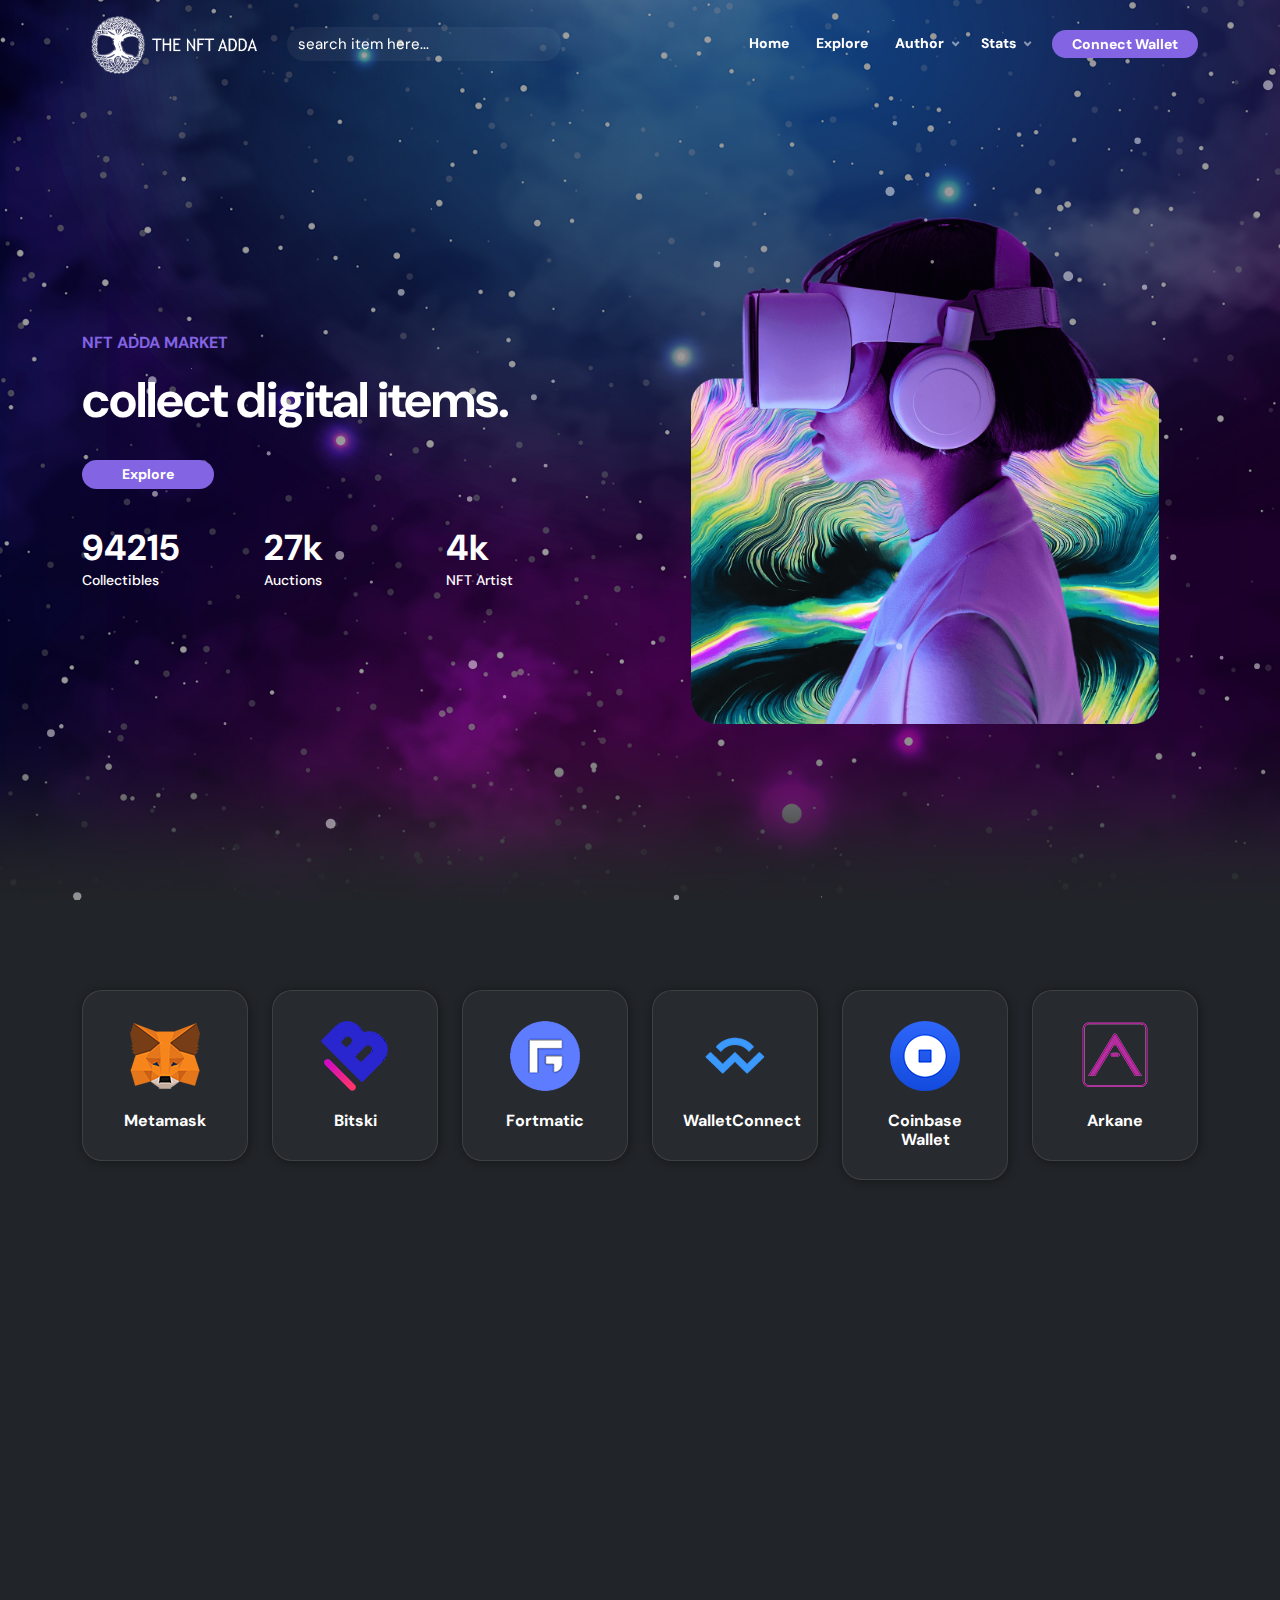
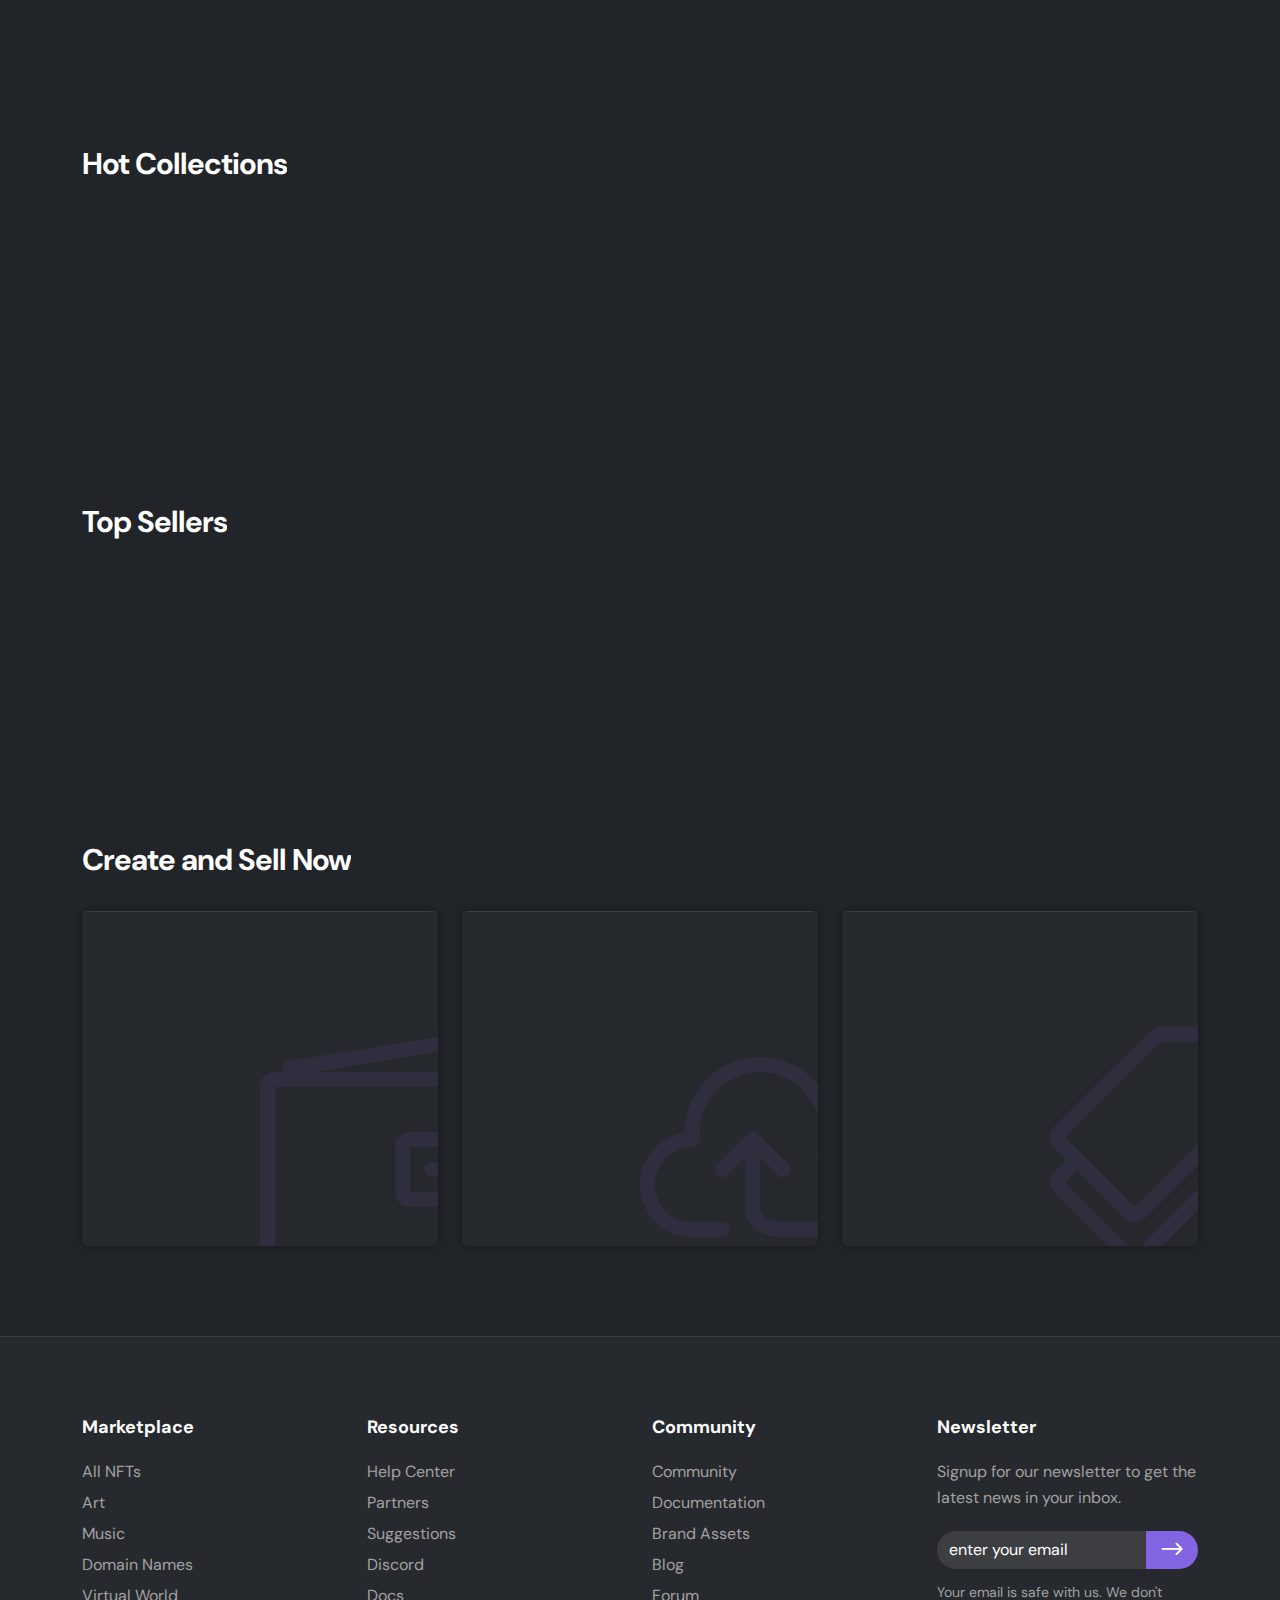
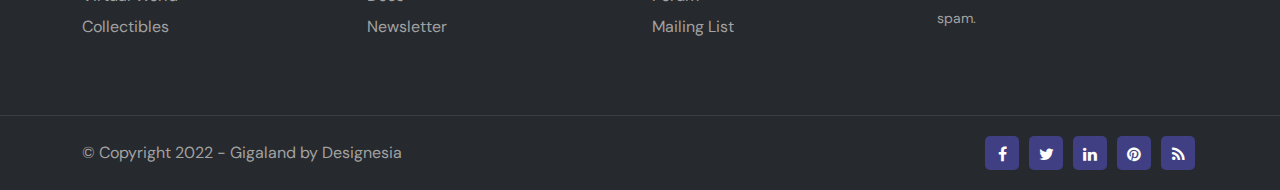
==== commit 13bfbf27: "Add files via upload" ====
--- a/03_grey-index-3.html
+++ b/03_grey-index-3.html
@@ -1,953 +1,953 @@
-<!DOCTYPE html>
-<html lang="zxx">
-
-<head>
-    <title>NFT Adda</title>
-    <link rel="icon" href="nftlogo.png" type="image/gif" sizes="16x16">
-    <meta content="text/html;charset=utf-8" http-equiv="Content-Type">
-    <meta content="width=device-width, initial-scale=1.0" name="viewport" />
-    <meta content="Gigaland - NFT Marketplace Website Template" name="description" />
-    <meta content="" name="keywords" />
-    <meta content="" name="author" />
-    <!-- CSS Files
-    ================================================== -->
-    <link id="bootstrap" href="css/bootstrap.min.css" rel="stylesheet" type="text/css" />
-    <link href="css/plugins.css" rel="stylesheet" type="text/css" />    
-    <link href="css/style.css" rel="stylesheet" type="text/css" />
-    <link href="css/de-grey.css" rel="stylesheet" type="text/css" />
-    <!-- color scheme -->   
-    <link id="colors" href="css/colors/scheme-01.css" rel="stylesheet" type="text/css" />
-    <link href="css/coloring.css" rel="stylesheet" type="text/css" />
-</head>
-
-<body class="dark-scheme de-grey">
-    <div id="wrapper">
-            <!-- header begin -->
-        <header class="transparent scroll-dark">
-            <div class="container">
-                <div class="row">
-                    <div class="col-md-12">
-                        <div class="de-flex sm-pt10">
-                            <div class="de-flex-col">
-                                <div class="de-flex-col">
-                                    <!-- logo begin -->
-                                    <div id="logo">
-                                        <a href="03_grey-index.html">
-                                            <img alt="" src="images/NFTLOGO2.png" style="height: 75px; width: 175px;"/>
-                                        </a>
-                                    </div>
-                                    <!-- logo close -->
-                                </div>
-                                <div class="de-flex-col">
-                                    <input id="quick_search" class="xs-hide style-2" name="quick_search" placeholder="search item here..." type="text" />
-                                </div>
-                            </div>
-                            <div class="de-flex-col header-col-mid">
-                                <!-- mainmenu begin -->
-                                <ul id="mainmenu">
-                                    <li>
-                                        <a href="03_grey-index-3.html">Home<span></span></a>
-                                    </li>
-                                    <li>
-                                        <a href="explore.html">Explore<span></span></a>
-                                    <li>
-                                        <a href="03_grey-author.html">Author<span></span></a>
-                                        <ul>
-                                            <li><a href="03_grey-author.html">Author</a></li>
-                                            <li><a href="03_grey-profile.html">Profile</a></li>
-                                            <li><a href="03_grey-wallet.html">Wallet</a></li>
-                                            <li><a href="03_grey-login.html">Login</a></li>
-                                        </ul>
-                                    </li>                                    
-                                    <li>
-                                        <a href="#">Stats<span></span></a>
-                                        <ul>
-                                            <li><a href="03_grey-activity.html">Activity</a></li>
-                                            <li><a href="03_grey-rankings.html">Rankings</a></li>
-                                        </ul>
-                                    </li>
-                                </ul>
-                                <!-- mainmenu close -->
-                                <div class="menu_side_area">
-                                    <a href="03_grey-wallet.html" class="btn-main btn-wallet"><i class="icon_wallet_alt"></i><span>Connect Wallet</span></a>
-                                    <span id="menu-btn"></span>
-                                </div>
-                            </div>
-                        </div>
-                    </div>
-                </div>
-            </div>
-        </header>
-        <!-- header close -->
-        <!-- content begin -->
-        <div class="no-bottom no-top" id="content" >
-            <div id="top"></div>
-            <section id="section-hero" aria-label="section" class="pt20 pb20 vh-100" data-bgimage="url(images/background/8.jpg) bottom">
-                <div id="particles-js"></div>
-                <div class="v-center">
-                    <div class="container">
-                        <div class="row align-items-center">
-                            <div class="col-md-6">
-                                <div class="spacer-single"></div>
-                                <h6 class="wow fadeInUp" data-wow-delay=".5s"><span class="text-uppercase id-color-2">NFT ADDA Market</span></h6>
-                                <div class="spacer-10"></div>
-                                <h1 class="wow fadeInUp" data-wow-delay=".75s">collect digital items.</h1>
-                                <div class="spacer-10"></div>
-                                <a href="03_grey-explore.html" class="btn-main wow fadeInUp lead" data-wow-delay="1.25s">Explore</a>                                
-                                <div class="row">
-                                    <div class="spacer-single"></div>
-                                    <div class="row">
-                                            <div class="col-lg-4 col-md-6 col-sm-4 wow fadeInRight mb30" data-wow-delay="1.1s">
-                                                <div class="de_count text-left">
-                                                    <h3><span>94215</span></h3>
-                                                    <h5 class="id-color">Collectibles</h5>
-                                                </div>
-                                            </div>
-
-                                            <div class="col-lg-4 col-md-6 col-sm-4 wow fadeInRight mb30" data-wow-delay="1.4s">
-                                                <div class="de_count text-left">
-                                                    <h3><span>27</span>k</h3>
-                                                    <h5 class="id-color">Auctions</h5>
-                                                </div>
-                                            </div>
-
-                                            <div class="col-lg-4 col-md-6 col-sm-4 wow fadeInRight mb30" data-wow-delay="1.7s">
-                                                <div class="de_count text-left">
-                                                    <h3><span>4</span>k</h3>
-                                                    <h5 class="id-color">NFT Artist</h5>
-                                                </div>
-                                            </div>
-                                        </div>
-                                </div>
-                            </div>
-                            <div class="col-md-6 xs-hide">
-                                <img src="images/misc/women-with-vr.png" class="img-fluid wow fadeInUp" data-wow-delay=".75s" alt="">
-                            </div>
-                        </div>
-                    </div>
-                </div>
-            </section>
-
-            <!-- section begin -->
-            <section aria-label="section" class="no-bottom">
-                <div class="container">
-                    <div class="row">
-                        <div class="col-lg-2 col-sm-4 col-6 mb30">
-                            <a class="box-url style-2" href="login.html">
-                                <img src="images/wallet/1.png" alt="" class="mb20">
-                                <h4>Metamask</h4>
-                            </a>
-                        </div>
-
-                        <div class="col-lg-2 col-sm-4 col-6 mb30">
-                            <a class="box-url style-2" href="login.html">
-                                <img src="images/wallet/2.png" alt="" class="mb20">
-                                <h4>Bitski</h4>
-                            </a>
-                        </div>       
-
-                        <div class="col-lg-2 col-sm-4 col-6 mb30">
-                            <a class="box-url style-2" href="login.html">
-                                <img src="images/wallet/3.png" alt="" class="mb20">
-                                <h4>Fortmatic</h4>
-                            </a>
-                        </div>    
-
-                        <div class="col-lg-2 col-sm-4 col-6 mb30">
-                            <a class="box-url style-2" href="login.html">
-                                <img src="images/wallet/4.png" alt="" class="mb20">
-                                <h4>WalletConnect</h4>
-                            </a>
-                        </div>
-
-                        <div class="col-lg-2 col-sm-4 col-6 mb30">
-                            <a class="box-url style-2" href="login.html">
-                                <img src="images/wallet/5.png" alt="" class="mb20">
-                                <h4>Coinbase Wallet</h4>
-                            </a>
-                        </div>
-
-                        <div class="col-lg-2 col-sm-4 col-6 mb30">
-                            <a class="box-url style-2" href="login.html">
-                                <img src="images/wallet/6.png" alt="" class="mb20">
-                                <h4>Arkane</h4>
-                            </a>
-                        </div>
-
-                    </div>
-                </div>
-            </section>
-
-            <section id="section-collections" class="pt30 pb30">
-                <div class="container">
-                            
-                            <div class="row wow fadeIn"> 
-                                <div class="col-lg-12">
-                                    <h2 class="style-2">New Items</h2>
-                                </div>
-
-                                <div id="items-carousel" class="owl-carousel wow fadeIn">
-                                    <!-- nft item begin -->
-                                    <div class="d-item">
-                                        <div class="nft__item style-2">
-                                            <div class="de_countdown" data-year="2022" data-month="6" data-day="6" data-hour="8"></div>
-                                            <div class="author_list_pp">
-                                                <a href="03_grey-author.html" data-bs-toggle="tooltip" data-bs-placement="top" title="Creator: Monica Lucas">                                    
-                                                    <img class="lazy" src="images/author/author-1.jpg" alt="">
-                                                    <i class="fa fa-check"></i>
-                                                </a>
-                                            </div>
-                                            <div class="nft__item_wrap">
-                                                <div class="nft__item_extra">
-                                                    <div class="nft__item_buttons">
-                                                        <button onclick="location.href='03_grey-item-details.html'">Buy Now</button>
-                                                        <div class="nft__item_share">
-                                                            <h4>Share</h4>
-                                                            <a href="https://www.facebook.com/sharer/sharer.php?u=https://gigaland.io" target="_blank"><i class="fa fa-facebook fa-lg"></i></a>
-                                                            <a href="https://twitter.com/intent/tweet?url=https://gigaland.io" target="_blank"><i class="fa fa-twitter fa-lg"></i></a>
-                                                            <a href="mailto:?subject=I wanted you to see this site&amp;body=Check out this site https://gigaland.io"><i class="fa fa-envelope fa-lg"></i></a>
-                                                        </div>
-                                                    </div>
-                                                </div>
-                                                <a href="03_grey-item-details.html">
-                                                    <div class="d-placeholder"></div>
-                                                    <img src="images/items-alt/static-1.jpg" class="lazy nft__item_preview" alt="">
-                                                </a>
-                                            </div>
-                                            <div class="nft__item_info">
-                                                <a href="03_grey-item-details.html">
-                                                    <h4>Sunny Day</h4>
-                                                </a>
-                                                <div class="nft__item_click">
-                                        <span></span>
-                                    </div>
-                                    <div class="nft__item_price">
-                                                    0.08 ETH<span>1/20</span>
-                                                </div>
-                                                <div class="nft__item_action">
-                                                    <a href="#">Place a bid</a>
-                                                </div>
-                                                <div class="nft__item_like">
-                                                    <i class="fa fa-heart"></i><span>50</span>
-                                                </div>                            
-                                            </div> 
-                                        </div>
-                                    </div>                 
-                                    <!-- nft item begin -->
-                                    <div class="d-item">
-                                        <div class="nft__item style-2">
-                                            <div class="author_list_pp">
-                                                <a href="03_grey-author.html" data-bs-toggle="tooltip" data-bs-placement="top" title="Creator: Stacy Long">                                    
-                                                    <img class="lazy" src="images/author/author-10.jpg" alt="">
-                                                    <i class="fa fa-check"></i>
-                                                </a>
-                                            </div>
-                                            <div class="nft__item_wrap">
-                                                <div class="nft__item_extra">
-                                                    <div class="nft__item_buttons">
-                                                        <button onclick="location.href='03_grey-item-details.html'">Buy Now</button>
-                                                        <div class="nft__item_share">
-                                                            <h4>Share</h4>
-                                                            <a href="https://www.facebook.com/sharer/sharer.php?u=https://gigaland.io" target="_blank"><i class="fa fa-facebook fa-lg"></i></a>
-                                                            <a href="https://twitter.com/intent/tweet?url=https://gigaland.io" target="_blank"><i class="fa fa-twitter fa-lg"></i></a>
-                                                            <a href="mailto:?subject=I wanted you to see this site&amp;body=Check out this site https://gigaland.io"><i class="fa fa-envelope fa-lg"></i></a>
-                                                        </div>
-                                                    </div>
-                                                </div>
-                                                <a href="03_grey-item-details.html">
-                                                    <div class="d-placeholder"></div>
-                                                    <img src="images/items-alt/static-2.jpg" class="lazy nft__item_preview" alt="">
-                                                </a>
-                                            </div>
-                                            <div class="nft__item_info">
-                                                <a href="03_grey-item-details.html">
-                                                    <h4>Blue Planet</h4>
-                                                </a>
-                                                <div class="nft__item_click">
-                                        <span></span>
-                                    </div>
-                                    <div class="nft__item_price">
-                                                    0.06 ETH<span>1/22</span>
-                                                </div>
-                                                <div class="nft__item_action">
-                                                    <a href="#">Place a bid</a>
-                                                </div>
-                                                <div class="nft__item_like">
-                                                    <i class="fa fa-heart"></i><span>80</span>
-                                                </div>                                 
-                                            </div> 
-                                        </div>
-                                    </div>
-                                    <!-- nft item begin -->
-                                    <div class="d-item">
-                                        <div class="nft__item style-2">
-                                            <div class="de_countdown id-color" data-year="2022" data-month="6" data-day="12" data-hour="8"></div>
-                                            <div class="author_list_pp">
-                                                <a href="03_grey-author.html" data-bs-toggle="tooltip" data-bs-placement="top" title="Creator: Ida Chapman">                                    
-                                                    <img class="lazy" src="images/author/author-11.jpg" alt="">
-                                                    <i class="fa fa-check"></i>
-                                                </a>
-                                            </div>
-                                            <div class="nft__item_wrap">
-                                                <div class="nft__item_extra">
-                                                    <div class="nft__item_buttons">
-                                                        <button onclick="location.href='03_grey-item-details.html'">Buy Now</button>
-                                                        <div class="nft__item_share">
-                                                            <h4>Share</h4>
-                                                            <a href="https://www.facebook.com/sharer/sharer.php?u=https://gigaland.io" target="_blank"><i class="fa fa-facebook fa-lg"></i></a>
-                                                            <a href="https://twitter.com/intent/tweet?url=https://gigaland.io" target="_blank"><i class="fa fa-twitter fa-lg"></i></a>
-                                                            <a href="mailto:?subject=I wanted you to see this site&amp;body=Check out this site https://gigaland.io"><i class="fa fa-envelope fa-lg"></i></a>
-                                                        </div>
-                                                    </div>
-                                                </div>
-                                                <a href="03_grey-item-details.html">
-                                                    <div class="d-placeholder"></div>
-                                                    <img src="images/items-alt/static-3.jpg" class="lazy nft__item_preview" alt="">
-                                                </a>
-                                            </div>
-                                            <div class="nft__item_info">
-                                                <a href="03_grey-item-details.html">
-                                                    <h4>Finally Free</h4>
-                                                </a>
-                                                <div class="nft__item_click">
-                                        <span></span>
-                                    </div>
-                                    <div class="nft__item_price">
-                                                    0.05 ETH<span>1/11</span>
-                                                </div>
-                                                <div class="nft__item_action">
-                                                    <a href="#">Place a bid</a>
-                                                </div>
-                                                <div class="nft__item_like">
-                                                    <i class="fa fa-heart"></i><span>97</span>
-                                                </div>                                 
-                                            </div> 
-                                        </div>
-                                    </div>
-                                    <!-- nft item begin -->
-                                    <div class="d-item">
-                                        <div class="nft__item style-2">
-                                            <div class="author_list_pp">
-                                                <a href="03_grey-author.html" data-bs-toggle="tooltip" data-bs-placement="top" title="Creator: Fred Ryan">                                    
-                                                    <img class="lazy" src="images/author/author-12.jpg" alt="">
-                                                    <i class="fa fa-check"></i>
-                                                </a>
-                                            </div>
-                                            <div class="nft__item_wrap">
-                                                <div class="nft__item_extra">
-                                                    <div class="nft__item_buttons">
-                                                        <button onclick="location.href='03_grey-item-details.html'">Buy Now</button>
-                                                        <div class="nft__item_share">
-                                                            <h4>Share</h4>
-                                                            <a href="https://www.facebook.com/sharer/sharer.php?u=https://gigaland.io" target="_blank"><i class="fa fa-facebook fa-lg"></i></a>
-                                                            <a href="https://twitter.com/intent/tweet?url=https://gigaland.io" target="_blank"><i class="fa fa-twitter fa-lg"></i></a>
-                                                            <a href="mailto:?subject=I wanted you to see this site&amp;body=Check out this site https://gigaland.io"><i class="fa fa-envelope fa-lg"></i></a>
-                                                        </div>
-                                                    </div>
-                                                </div>
-                                                <a href="03_grey-item-details.html">
-                                                    <div class="d-placeholder"></div>
-                                                    <img src="images/items-alt/static-4.jpg" class="lazy nft__item_preview" alt="">
-                                                </a>
-                                            </div>
-                                            <div class="nft__item_info">
-                                                <a href="03_grey-item-details.html">
-                                                    <h4>Work From Home</h4>
-                                                </a>
-                                                <div class="nft__item_click">
-                                        <span></span>
-                                    </div>
-                                    <div class="nft__item_price">
-                                                    0.02 ETH<span>1/15</span>
-                                                </div>
-                                                <div class="nft__item_action">
-                                                    <a href="#">Place a bid</a>
-                                                </div>
-                                                <div class="nft__item_like">
-                                                    <i class="fa fa-heart"></i><span>73</span>
-                                                </div>                                 
-                                            </div> 
-                                        </div>
-                                    </div>
-                                    <!-- nft item begin -->
-                                    <div class="d-item">
-                                        <div class="nft__item style-2">
-                                            <div class="author_list_pp">
-                                                <a href="03_grey-author.html" data-bs-toggle="tooltip" data-bs-placement="top" title="Creator: Franklin Greer">                                    
-                                                    <img class="lazy" src="images/author/author-9.jpg" alt="">
-                                                    <i class="fa fa-check"></i>
-                                                </a>
-                                            </div>
-                                            <div class="nft__item_wrap">
-                                                <div class="nft__item_extra">
-                                                    <div class="nft__item_buttons">
-                                                        <button onclick="location.href='03_grey-item-details.html'">Buy Now</button>
-                                                        <div class="nft__item_share">
-                                                            <h4>Share</h4>
-                                                            <a href="https://www.facebook.com/sharer/sharer.php?u=https://gigaland.io" target="_blank"><i class="fa fa-facebook fa-lg"></i></a>
-                                                            <a href="https://twitter.com/intent/tweet?url=https://gigaland.io" target="_blank"><i class="fa fa-twitter fa-lg"></i></a>
-                                                            <a href="mailto:?subject=I wanted you to see this site&amp;body=Check out this site https://gigaland.io"><i class="fa fa-envelope fa-lg"></i></a>
-                                                        </div>
-                                                    </div>
-                                                </div>
-                                                <a href="03_grey-item-details.html">
-                                                    <div class="d-placeholder"></div>
-                                                    <img src="images/items/anim-4.webp" class="lazy nft__item_preview" alt="">
-                                                </a>
-                                            </div>
-                                            <div class="nft__item_info">
-                                                <a href="03_grey-item-details.html">
-                                                    <h4>The Truth</h4>
-                                                </a>
-                                                <div class="nft__item_click">
-                                        <span></span>
-                                    </div>
-                                    <div class="nft__item_price">
-                                                    0.06 ETH<span>1/20</span>
-                                                </div>
-                                                <div class="nft__item_action">
-                                                    <a href="#">Place a bid</a>
-                                                </div>
-                                                <div class="nft__item_like">
-                                                    <i class="fa fa-heart"></i><span>26</span>
-                                                </div>                                 
-                                            </div>
-                                        </div>
-                                    </div>
-                                    <!-- nft item begin -->
-                                    <div class="d-item">
-                                        <div class="nft__item style-2">
-                                            <div class="de_countdown id-color" data-year="2022" data-month="6" data-day="15" data-hour="10"></div>
-                                            <div class="author_list_pp">
-                                                <a href="03_grey-author.html" data-bs-toggle="tooltip" data-bs-placement="top" title="Creator: Mamie Barnett">                                    
-                                                    <img class="lazy" src="images/author/author-2.jpg" alt="">
-                                                    <i class="fa fa-check"></i>
-                                                </a>
-                                            </div>
-                                            <div class="nft__item_wrap">
-                                                <div class="nft__item_extra">
-                                                    <div class="nft__item_buttons">
-                                                        <button onclick="location.href='03_grey-item-details.html'">Buy Now</button>
-                                                        <div class="nft__item_share">
-                                                            <h4>Share</h4>
-                                                            <a href="https://www.facebook.com/sharer/sharer.php?u=https://gigaland.io" target="_blank"><i class="fa fa-facebook fa-lg"></i></a>
-                                                            <a href="https://twitter.com/intent/tweet?url=https://gigaland.io" target="_blank"><i class="fa fa-twitter fa-lg"></i></a>
-                                                            <a href="mailto:?subject=I wanted you to see this site&amp;body=Check out this site https://gigaland.io"><i class="fa fa-envelope fa-lg"></i></a>
-                                                        </div>
-                                                    </div>
-                                                </div>
-                                                <a href="03_grey-item-details.html">
-                                                    <div class="d-placeholder"></div>
-                                                    <img src="images/items-alt/static-5.jpg" class="lazy nft__item_preview" alt="">
-                                                </a>
-                                            </div>
-                                            <div class="nft__item_info">
-                                                <a href="03_grey-item-details.html">
-                                                    <h4>Running Puppets</h4>
-                                                </a>
-                                                <div class="nft__item_click">
-                                        <span></span>
-                                    </div>
-                                    <div class="nft__item_price">
-                                                    0.03 ETH<span>1/24</span>
-                                                </div>    
-                                                <div class="nft__item_action">
-                                                    <a href="#">Place a bid</a>
-                                                </div>
-                                                <div class="nft__item_like">
-                                                    <i class="fa fa-heart"></i><span>45</span>
-                                                </div>                                  
-                                            </div> 
-                                        </div>
-                                    </div>
-                                    <!-- nft item begin -->
-                                    <div class="d-item">
-                                        <div class="nft__item style-2">
-                                            <div class="author_list_pp">
-                                                <a href="03_grey-author.html" data-bs-toggle="tooltip" data-bs-placement="top" title="Creator: Nicholas Daniels">                                    
-                                                    <img class="lazy" src="images/author/author-3.jpg" alt="">
-                                                    <i class="fa fa-check"></i>
-                                                </a>
-                                            </div>
-                                            <div class="nft__item_wrap">
-                                                <div class="nft__item_extra">
-                                                    <div class="nft__item_buttons">
-                                                        <button onclick="location.href='03_grey-item-details.html'">Buy Now</button>
-                                                        <div class="nft__item_share">
-                                                            <h4>Share</h4>
-                                                            <a href="https://www.facebook.com/sharer/sharer.php?u=https://gigaland.io" target="_blank"><i class="fa fa-facebook fa-lg"></i></a>
-                                                            <a href="https://twitter.com/intent/tweet?url=https://gigaland.io" target="_blank"><i class="fa fa-twitter fa-lg"></i></a>
-                                                            <a href="mailto:?subject=I wanted you to see this site&amp;body=Check out this site https://gigaland.io"><i class="fa fa-envelope fa-lg"></i></a>
-                                                        </div>
-                                                    </div>
-                                                </div>
-                                                <a href="03_grey-item-details.html">
-                                                    <div class="d-placeholder"></div>
-                                                    <img src="images/items-alt/static-6.jpg" class="lazy nft__item_preview" alt="">
-                                                </a>
-                                            </div>
-                                            <div class="nft__item_info">
-                                                <a href="03_grey-item-details.html">
-                                                    <h4>Green Frogman</h4>
-                                                </a>
-                                                <div class="nft__item_click">
-                                        <span></span>
-                                    </div>
-                                    <div class="nft__item_price">
-                                                    0.09 ETH<span>1/25</span>
-                                                </div>
-                                                <div class="nft__item_action">
-                                                    <a href="#">Place a bid</a>
-                                                </div>
-                                                <div class="nft__item_like">
-                                                    <i class="fa fa-heart"></i><span>76</span>
-                                                </div>                                 
-                                            </div> 
-                                        </div>
-                                    </div>
-                                    <!-- nft item begin -->
-                                    <div class="d-item">
-                                        <div class="nft__item style-2">
-                                            <div class="de_countdown id-color" data-year="2022" data-month="6" data-day="8" data-hour="8"></div>
-                                            <div class="author_list_pp">
-                                                <a href="03_grey-author.html" data-bs-toggle="tooltip" data-bs-placement="top" title="Creator: Gigaland">                                    
-                                                    <img class="lazy" src="images/author/author-4.jpg" alt="">
-                                                    <i class="fa fa-check"></i>
-                                                </a>
-                                            </div>
-                                            <div class="nft__item_wrap">
-                                                <div class="nft__item_extra">
-                                                    <div class="nft__item_buttons">
-                                                        <button onclick="location.href='03_grey-item-details.html'">Buy Now</button>
-                                                        <div class="nft__item_share">
-                                                            <h4>Share</h4>
-                                                            <a href="https://www.facebook.com/sharer/sharer.php?u=https://gigaland.io" target="_blank"><i class="fa fa-facebook fa-lg"></i></a>
-                                                            <a href="https://twitter.com/intent/tweet?url=https://gigaland.io" target="_blank"><i class="fa fa-twitter fa-lg"></i></a>
-                                                            <a href="mailto:?subject=I wanted you to see this site&amp;body=Check out this site https://gigaland.io"><i class="fa fa-envelope fa-lg"></i></a>
-                                                        </div>
-                                                    </div>
-                                                </div>
-                                                <a href="03_grey-item-details.html">
-                                                    <div class="d-placeholder"></div>
-                                                    <img src="images/items/anim-5.webp" class="lazy nft__item_preview" alt="">
-                                                </a>
-                                            </div>
-                                            <div class="nft__item_info">
-                                                <a href="03_grey-item-details.html">
-                                                    <h4>Loop Donut</h4>
-                                                </a>
-                                                <div class="nft__item_click">
-                                        <span></span>
-                                    </div>
-                                    <div class="nft__item_price">
-                                                    0.09 ETH<span>1/14</span>
-                                                </div>
-                                                <div class="nft__item_action">
-                                                    <a href="#">Place a bid</a>
-                                                </div>
-                                                <div class="nft__item_like">
-                                                    <i class="fa fa-heart"></i><span>94</span>
-                                                </div>                                 
-                                            </div> 
-                                        </div>
-                                    </div>                                    
-                                </div>                                
-                            </div>
-
-                            <div class="spacer-single"></div>
-
-                            <div class="row">
-                                <div class="col-lg-12">
-                                    <h2 class="style-2">Hot Collections</h2>
-                                </div>
-                                <div id="collection-carousel-alt" class="owl-carousel wow fadeIn">
-
-                                        <div class="nft_coll style-2">
-                                            <div class="nft_wrap">
-                                                <a href="03_grey-collection.html"><img src="images/collections/coll-1.jpg" class="lazy img-fluid" alt=""></a>
-                                            </div>
-                                            <div class="nft_coll_pp">
-                                                <a href="03_grey-collection.html"><img class="lazy pp-coll" src="images/author/author-1.jpg" alt=""></a>
-                                                <i class="fa fa-check"></i>
-                                            </div>
-                                            <div class="nft_coll_info">
-                                                <a href="03_grey-collection.html"><h4>Abstraction</h4></a>
-                                                <span>ERC-192</span>
-                                            </div>
-                                        </div>
-                                    
-                                        <div class="nft_coll style-2">
-                                            <div class="nft_wrap">
-                                                <a href="03_grey-collection.html"><img src="images/collections/coll-2.jpg" class="lazy img-fluid" alt=""></a>
-                                            </div>
-                                            <div class="nft_coll_pp">
-                                                <a href="03_grey-collection.html"><img class="lazy pp-coll" src="images/author/author-2.jpg" alt=""></a>
-                                                <i class="fa fa-check"></i>
-                                            </div>
-                                            <div class="nft_coll_info">
-                                                <a href="03_grey-collection.html"><h4>Patternlicious</h4></a>
-                                                <span>ERC-61</span>
-                                            </div>
-                                        </div>
-                                    
-                                        <div class="nft_coll style-2">
-                                            <div class="nft_wrap">
-                                                <a href="03_grey-collection.html"><img src="images/collections/coll-3.jpg" class="lazy img-fluid" alt=""></a>
-                                            </div>
-                                            <div class="nft_coll_pp">
-                                                <a href="03_grey-collection.html"><img class="lazy pp-coll" src="images/author/author-3.jpg" alt=""></a>
-                                                <i class="fa fa-check"></i>
-                                            </div>
-                                            <div class="nft_coll_info">
-                                                <a href="03_grey-collection.html"><h4>Skecthify</h4></a>
-                                                <span>ERC-126</span>
-                                            </div>
-                                        </div>
-                                    
-                                        <div class="nft_coll style-2">
-                                            <div class="nft_wrap">
-                                                <a href="03_grey-collection.html"><img src="images/collections/coll-4.jpg" class="lazy img-fluid" alt=""></a>
-                                            </div>
-                                            <div class="nft_coll_pp">
-                                                <a href="03_grey-collection.html"><img class="lazy pp-coll" src="images/author/author-4.jpg" alt=""></a>
-                                                <i class="fa fa-check"></i>
-                                            </div>
-                                            <div class="nft_coll_info">
-                                                <a href="03_grey-collection.html"><h4>Cartoonism</h4></a>
-                                                <span>ERC-73</span>
-                                            </div>
-                                        </div>
-                                    
-                                        <div class="nft_coll style-2">
-                                            <div class="nft_wrap">
-                                                <a href="03_grey-collection.html"><img src="images/collections/coll-5.jpg" class="lazy img-fluid" alt=""></a>
-                                            </div>
-                                            <div class="nft_coll_pp">
-                                                <a href="03_grey-collection.html"><img class="lazy pp-coll" src="images/author/author-5.jpg" alt=""></a>
-                                                <i class="fa fa-check"></i>
-                                            </div>
-                                            <div class="nft_coll_info">
-                                                <a href="03_grey-collection.html"><h4>Virtuland</h4></a>
-                                                <span>ERC-85</span>
-                                            </div>
-                                        </div>
-                                    
-                                        <div class="nft_coll style-2">
-                                            <div class="nft_wrap">
-                                                <a href="03_grey-collection.html"><img src="images/collections/coll-6.jpg" class="lazy img-fluid" alt=""></a>
-                                            </div>
-                                            <div class="nft_coll_pp">
-                                                <a href="03_grey-collection.html"><img class="lazy pp-coll" src="images/author/author-6.jpg" alt=""></a>
-                                                <i class="fa fa-check"></i>
-                                            </div>
-                                            <div class="nft_coll_info">
-                                                <a href="03_grey-collection.html"><h4>Papercut</h4></a>
-                                                <span>ERC-42</span>
-                                            </div>
-                                        </div>
-                                        
-                                    </div>
-                                </div>
-
-                                <div class="spacer-double"></div>
-
-                                <div class="row">
-                                    <div class="col-lg-12">
-                                        <h2 class="style-2">Top Sellers</h2>
-                                    </div>
-                                    <div class="col-md-12 wow fadeIn">
-                                        <ol class="author_list">
-                                            <li>                                    
-                                                <div class="author_list_pp">
-                                                    <a href="03_grey-author.html">
-                                                        <img class="lazy" src="images/author/author-1.jpg" alt="">
-                                                        <i class="fa fa-check"></i>
-                                                    </a>
-                                                </div>                                    
-                                                <div class="author_list_info">
-                                                    <a href="03_grey-author.html">Monica Lucas</a>
-                                                    <span>3.2 ETH</span>
-                                                </div>
-                                            </li>
-                                            <li>
-                                                <div class="author_list_pp">
-                                                    <a href="03_grey-author.html">                                    
-                                                        <img class="lazy" src="images/author/author-2.jpg" alt="">
-                                                        <i class="fa fa-check"></i>
-                                                    </a>
-                                                </div>
-                                                <div class="author_list_info">
-                                                    <a href="03_grey-author.html">Mamie Barnett</a>
-                                                    <span>2.8 ETH</span>
-                                                </div>
-                                            </li>
-                                            <li>
-                                                <div class="author_list_pp">
-                                                    <a href="03_grey-author.html">                                    
-                                                        <img class="lazy" src="images/author/author-3.jpg" alt="">
-                                                        <i class="fa fa-check"></i>
-                                                    </a>
-                                                </div>
-                                                <div class="author_list_info">
-                                                    <a href="03_grey-author.html">Nicholas Daniels</a>
-                                                    <span>2.5 ETH</span>
-                                                </div>
-                                            </li>
-                                            <li>
-                                                <div class="author_list_pp">
-                                                    <a href="03_grey-author.html">                                    
-                                                        <img class="lazy" src="images/author/author-4.jpg" alt="">
-                                                        <i class="fa fa-check"></i>
-                                                    </a>
-                                                </div>
-                                                <div class="author_list_info">
-                                                    <a href="03_grey-author.html">Lori Hart</a>
-                                                    <span>2.2 ETH</span>
-                                                </div>
-                                            </li>
-                                            <li>
-                                                <div class="author_list_pp">
-                                                    <a href="03_grey-author.html">                                    
-                                                        <img class="lazy" src="images/author/author-5.jpg" alt="">
-                                                        <i class="fa fa-check"></i>
-                                                    </a>
-                                                </div>
-                                                <div class="author_list_info">
-                                                    <a href="03_grey-author.html">Jimmy Wright</a>
-                                                    <span>1.9 ETH</span>
-                                                </div>
-                                            </li>
-                                            <li>
-                                                <div class="author_list_pp">
-                                                    <a href="03_grey-author.html">                                    
-                                                        <img class="lazy" src="images/author/author-6.jpg" alt="">
-                                                        <i class="fa fa-check"></i>
-                                                    </a>
-                                                </div>
-                                                <div class="author_list_info">
-                                                    <a href="03_grey-author.html">Karla Sharp</a>
-                                                    <span>1.6 ETH</span>
-                                                </div>
-                                            </li>
-                                            <li>
-                                                <div class="author_list_pp">
-                                                    <a href="03_grey-author.html">                                    
-                                                        <img class="lazy" src="images/author/author-7.jpg" alt="">
-                                                        <i class="fa fa-check"></i>
-                                                    </a>
-                                                </div>
-                                                <div class="author_list_info">
-                                                    <a href="03_grey-author.html">Gayle Hicks</a>
-                                                    <span>1.5 ETH</span>
-                                                </div>
-                                            </li>
-                                            <li>
-                                                <div class="author_list_pp">
-                                                    <a href="03_grey-author.html">                                    
-                                                        <img class="lazy" src="images/author/author-8.jpg" alt="">
-                                                        <i class="fa fa-check"></i>
-                                                    </a>
-                                                </div>
-                                                <div class="author_list_info">
-                                                    <a href="03_grey-author.html">Claude Banks</a>
-                                                    <span>1.3 ETH</span>
-                                                </div>
-                                            </li>
-                                            <li>
-                                                <div class="author_list_pp">
-                                                    <a href="03_grey-author.html">                                    
-                                                        <img class="lazy" src="images/author/author-9.jpg" alt="">
-                                                        <i class="fa fa-check"></i>
-                                                    </a>
-                                                </div>
-                                                <div class="author_list_info">
-                                                    <a href="03_grey-author.html">Franklin Greer</a>
-                                                    <span>0.9 ETH</span>
-                                                </div>
-                                            </li>
-                                            <li>
-                                                <div class="author_list_pp">
-                                                    <a href="03_grey-author.html">                                    
-                                                        <img class="lazy" src="images/author/author-10.jpg" alt="">
-                                                        <i class="fa fa-check"></i>
-                                                    </a>
-                                                </div>
-                                                <div class="author_list_info">
-                                                    <a href="03_grey-author.html">Stacy Long</a>
-                                                    <span>0.8 ETH</span>
-                                                </div>
-                                            </li>
-                                            <li>
-                                                <div class="author_list_pp">
-                                                    <a href="03_grey-author.html">                                    
-                                                        <img class="lazy" src="images/author/author-11.jpg" alt="">
-                                                        <i class="fa fa-check"></i>
-                                                    </a>
-                                                </div>
-                                                <div class="author_list_info">
-                                                    <a href="03_grey-author.html">Ida Chapman</a>
-                                                    <span>0.6 ETH</span>
-                                                </div>
-                                            </li>
-                                            <li>
-                                                <div class="author_list_pp">
-                                                    <a href="03_grey-author.html">                                    
-                                                        <img class="lazy" src="images/author/author-12.jpg" alt="">
-                                                        <i class="fa fa-check"></i>
-                                                    </a>
-                                                </div>
-                                                <div class="author_list_info">
-                                                    <a href="03_grey-author.html">Fred Ryan</a>
-                                                    <span>0.5 eth</span>
-                                                </div>
-                                            </li>
-                                        </ol>
-                                    </div>
-                                </div>
-                        </div>
-            </section>
-
-            <section id="section-text" class="no-top">
-                <div class="container">
-                    <div class="row">
-                        <div class="col-lg-12">
-                            <h2 class="style-2">Create and Sell Now</h2>
-                        </div>
-
-                        <div class="col-lg-4 col-md-6 mb-sm-30">
-                            <div class="feature-box f-boxed style-3">
-                                <i class="wow fadeInUp bg-color-2 i-boxed icon_wallet"></i>
-                                <div class="text">
-                                    <h4 class="wow fadeInUp">Set up your wallet</h4>
-                                    <p class="wow fadeInUp" data-wow-delay=".25s">Sed ut perspiciatis unde omnis iste natus error sit voluptatem accusantium doloremque laudantium, totam rem.</p>
-                                </div>
-                                <i class="wm icon_wallet"></i>
-                            </div>
-                        </div>
-                        <div class="col-lg-4 col-md-6 mb-sm-30">
-                            <div class="feature-box f-boxed style-3">
-                                <i class="wow fadeInUp bg-color-2 i-boxed icon_cloud-upload_alt"></i>
-                                <div class="text">
-                                    <h4 class="wow fadeInUp">Add your NFT's</h4>
-                                    <p class="wow fadeInUp" data-wow-delay=".25s">Sed ut perspiciatis unde omnis iste natus error sit voluptatem accusantium doloremque laudantium, totam rem.</p>
-                                </div>
-                                <i class="wm icon_cloud-upload_alt"></i>
-                            </div>
-                        </div>
-                        <div class="col-lg-4 col-md-6 mb-sm-30">
-                            <div class="feature-box f-boxed style-3">
-                                <i class="wow fadeInUp bg-color-2 i-boxed icon_tags_alt"></i>
-                                <div class="text">
-                                    <h4 class="wow fadeInUp">Sell your NFT's</h4>
-                                    <p class="wow fadeInUp" data-wow-delay=".25s">Sed ut perspiciatis unde omnis iste natus error sit voluptatem accusantium doloremque laudantium, totam rem.</p>
-                                </div>
-                                <i class="wm icon_tags_alt"></i>
-                            </div>
-                        </div>
-                    </div>
-                </div>
-            </section>
-            
-        </div>
-        <!-- content close -->
-
-        <a href="#" id="back-to-top"></a>
-        
-        <!-- footer begin -->
-        <footer>
-            <div class="container">
-                <div class="row">
-                    <div class="col-md-3 col-sm-6 col-xs-1">
-                        <div class="widget">
-                            <h5>Marketplace</h5>
-                            <ul>
-                                <li><a href="#">All NFTs</a></li>
-                                <li><a href="#">Art</a></li>
-                                <li><a href="#">Music</a></li>
-                                <li><a href="#">Domain Names</a></li>
-                                <li><a href="#">Virtual World</a></li>
-                                <li><a href="#">Collectibles</a></li>
-                            </ul>
-                        </div>
-                    </div>
-                    <div class="col-md-3 col-sm-6 col-xs-1">
-                        <div class="widget">
-                            <h5>Resources</h5>
-                            <ul>
-                                <li><a href="#">Help Center</a></li>
-                                <li><a href="#">Partners</a></li>
-                                <li><a href="#">Suggestions</a></li>
-                                <li><a href="#">Discord</a></li>
-                                <li><a href="#">Docs</a></li>
-                                <li><a href="#">Newsletter</a></li>
-                            </ul>
-                        </div>
-                    </div>
-                    <div class="col-md-3 col-sm-6 col-xs-1">
-                        <div class="widget">
-                            <h5>Community</h5>
-                            <ul>
-                                <li><a href="#">Community</a></li>
-                                <li><a href="#">Documentation</a></li>
-                                <li><a href="#">Brand Assets</a></li>
-                                <li><a href="#">Blog</a></li>
-                                <li><a href="#">Forum</a></li>
-                                <li><a href="#">Mailing List</a></li>
-                            </ul>
-                        </div>
-                    </div>
-                    <div class="col-md-3 col-sm-6 col-xs-1">
-                        <div class="widget">
-                            <h5>Newsletter</h5>
-                            <p>Signup for our newsletter to get the latest news in your inbox.</p>
-                            <form action="blank.php" class="row form-dark" id="form_subscribe" method="post" name="form_subscribe">
-                                <div class="col text-center">
-                                    <input class="form-control" id="txt_subscribe" name="txt_subscribe" placeholder="enter your email" type="text" /> <a href="#" id="btn-subscribe"><i class="arrow_right bg-color-secondary"></i></a>
-                                    <div class="clearfix"></div>
-                                </div>
-                            </form>
-                            <div class="spacer-10"></div>
-                            <small>Your email is safe with us. We don't spam.</small>
-                        </div>
-                    </div>
-                </div>
-            </div>
-            <div class="subfooter">
-                <div class="container">
-                    <div class="row">
-                        <div class="col-md-12">
-                            <div class="de-flex">
-                                <div class="de-flex-col">
-                                    <a href="03_grey-index.html">
-                                        <span class="copy">&copy; Copyright 2022 - Gigaland by Designesia</span>
-                                    </a>
-                                </div>
-                                <div class="de-flex-col">
-                                    <div class="social-icons">
-                                        <a href="#"><i class="fa fa-facebook fa-lg"></i></a>
-                                        <a href="#"><i class="fa fa-twitter fa-lg"></i></a>
-                                        <a href="#"><i class="fa fa-linkedin fa-lg"></i></a>
-                                        <a href="#"><i class="fa fa-pinterest fa-lg"></i></a>
-                                        <a href="#"><i class="fa fa-rss fa-lg"></i></a>
-                                    </div>
-                                </div>
-                            </div>
-                        </div>
-                    </div>
-                </div>
-            </div>
-        </footer>
-        <!-- footer close -->
-        
-    </div>
-    
-    <!-- Javascript Files
-    ================================================== -->
-    <script src="js/plugins.js"></script>
-    <script src="js/designesia.js"></script>
-    <script src="js/particles.js"></script>
-    <script src="js/particles-settings.js"></script>
-
-</body>
-
+<!DOCTYPE html>
+<html lang="zxx">
+
+<head>
+    <title>NFT Adda</title>
+    <link rel="icon" href="nftlogo.png" type="image/gif" sizes="16x16">
+    <meta content="text/html;charset=utf-8" http-equiv="Content-Type">
+    <meta content="width=device-width, initial-scale=1.0" name="viewport" />
+    <meta content="Gigaland - NFT Marketplace Website Template" name="description" />
+    <meta content="" name="keywords" />
+    <meta content="" name="author" />
+    <!-- CSS Files
+    ================================================== -->
+    <link id="bootstrap" href="css/bootstrap.min.css" rel="stylesheet" type="text/css" />
+    <link href="css/plugins.css" rel="stylesheet" type="text/css" />    
+    <link href="css/style.css" rel="stylesheet" type="text/css" />
+    <link href="css/de-grey.css" rel="stylesheet" type="text/css" />
+    <!-- color scheme -->   
+    <link id="colors" href="css/colors/scheme-01.css" rel="stylesheet" type="text/css" />
+    <link href="css/coloring.css" rel="stylesheet" type="text/css" />
+</head>
+
+<body class="dark-scheme de-grey">
+    <div id="wrapper">
+            <!-- header begin -->
+        <header class="transparent scroll-dark">
+            <div class="container">
+                <div class="row">
+                    <div class="col-md-12">
+                        <div class="de-flex sm-pt10">
+                            <div class="de-flex-col">
+                                <div class="de-flex-col">
+                                    <!-- logo begin -->
+                                    <div id="logo">
+                                        <a href="03_grey-index.html">
+                                            <img alt="" src="images/NFTLOGO2.png" style="height: 75px; width: 175px;"/>
+                                        </a>
+                                    </div>
+                                    <!-- logo close -->
+                                </div>
+                                <div class="de-flex-col">
+                                    <input id="quick_search" class="xs-hide style-2" name="quick_search" placeholder="search item here..." type="text" />
+                                </div>
+                            </div>
+                            <div class="de-flex-col header-col-mid">
+                                <!-- mainmenu begin -->
+                                <ul id="mainmenu">
+                                    <li>
+                                        <a href="03_grey-index-3.html">Home<span></span></a>
+                                    </li>
+                                    <li>
+                                        <a href="explore.html">Explore<span></span></a>
+                                    <li>
+                                        <a href="03_grey-author.html">Author<span></span></a>
+                                        <ul>
+                                            <li><a href="03_grey-author.html">Author</a></li>
+                                            <li><a href="03_grey-profile.html">Profile</a></li>
+                                            <li><a href="03_grey-wallet.html">Wallet</a></li>
+                                            <li><a href="03_grey-login.html">Login</a></li>
+                                        </ul>
+                                    </li>                                    
+                                    <li>
+                                        <a href="#">Stats<span></span></a>
+                                        <ul>
+                                            <li><a href="03_grey-activity.html">Activity</a></li>
+                                            <li><a href="03_grey-rankings.html">Rankings</a></li>
+                                        </ul>
+                                    </li>
+                                </ul>
+                                <!-- mainmenu close -->
+                                <div class="menu_side_area">
+                                    <a href="03_grey-wallet.html" class="btn-main btn-wallet"><i class="icon_wallet_alt"></i><span>Connect Wallet</span></a>
+                                    <span id="menu-btn"></span>
+                                </div>
+                            </div>
+                        </div>
+                    </div>
+                </div>
+            </div>
+        </header>
+        <!-- header close -->
+        <!-- content begin -->
+        <div class="no-bottom no-top" id="content" >
+            <div id="top"></div>
+            <section id="section-hero" aria-label="section" class="pt20 pb20 vh-100" data-bgimage="url(images/background/8.jpg) bottom">
+                <div id="particles-js"></div>
+                <div class="v-center">
+                    <div class="container">
+                        <div class="row align-items-center">
+                            <div class="col-md-6">
+                                <div class="spacer-single"></div>
+                                <h6 class="wow fadeInUp" data-wow-delay=".5s"><span class="text-uppercase id-color-2">NFT ADDA Market</span></h6>
+                                <div class="spacer-10"></div>
+                                <h1 class="wow fadeInUp" data-wow-delay=".75s">collect digital items.</h1>
+                                <div class="spacer-10"></div>
+                                <a href="03_grey-explore.html" class="btn-main wow fadeInUp lead" data-wow-delay="1.25s">Explore</a>                                
+                                <div class="row">
+                                    <div class="spacer-single"></div>
+                                    <div class="row">
+                                            <div class="col-lg-4 col-md-6 col-sm-4 wow fadeInRight mb30" data-wow-delay="1.1s">
+                                                <div class="de_count text-left">
+                                                    <h3><span>94215</span></h3>
+                                                    <h5 class="id-color">Collectibles</h5>
+                                                </div>
+                                            </div>
+
+                                            <div class="col-lg-4 col-md-6 col-sm-4 wow fadeInRight mb30" data-wow-delay="1.4s">
+                                                <div class="de_count text-left">
+                                                    <h3><span>27</span>k</h3>
+                                                    <h5 class="id-color">Auctions</h5>
+                                                </div>
+                                            </div>
+
+                                            <div class="col-lg-4 col-md-6 col-sm-4 wow fadeInRight mb30" data-wow-delay="1.7s">
+                                                <div class="de_count text-left">
+                                                    <h3><span>4</span>k</h3>
+                                                    <h5 class="id-color">NFT Artist</h5>
+                                                </div>
+                                            </div>
+                                        </div>
+                                </div>
+                            </div>
+                            <div class="col-md-6 xs-hide">
+                                <img src="images/misc/women-with-vr.png" class="img-fluid wow fadeInUp" data-wow-delay=".75s" alt="">
+                            </div>
+                        </div>
+                    </div>
+                </div>
+            </section>
+
+            <!-- section begin -->
+            <section aria-label="section" class="no-bottom">
+                <div class="container">
+                    <div class="row">
+                        <div class="col-lg-2 col-sm-4 col-6 mb30">
+                            <a class="box-url style-2" href="login.html">
+                                <img src="images/wallet/1.png" alt="" class="mb20">
+                                <h4>Metamask</h4>
+                            </a>
+                        </div>
+
+                        <div class="col-lg-2 col-sm-4 col-6 mb30">
+                            <a class="box-url style-2" href="login.html">
+                                <img src="images/wallet/2.png" alt="" class="mb20">
+                                <h4>Bitski</h4>
+                            </a>
+                        </div>       
+
+                        <div class="col-lg-2 col-sm-4 col-6 mb30">
+                            <a class="box-url style-2" href="login.html">
+                                <img src="images/wallet/3.png" alt="" class="mb20">
+                                <h4>Fortmatic</h4>
+                            </a>
+                        </div>    
+
+                        <div class="col-lg-2 col-sm-4 col-6 mb30">
+                            <a class="box-url style-2" href="login.html">
+                                <img src="images/wallet/4.png" alt="" class="mb20">
+                                <h4>WalletConnect</h4>
+                            </a>
+                        </div>
+
+                        <div class="col-lg-2 col-sm-4 col-6 mb30">
+                            <a class="box-url style-2" href="login.html">
+                                <img src="images/wallet/5.png" alt="" class="mb20">
+                                <h4>Coinbase Wallet</h4>
+                            </a>
+                        </div>
+
+                        <div class="col-lg-2 col-sm-4 col-6 mb30">
+                            <a class="box-url style-2" href="login.html">
+                                <img src="images/wallet/6.png" alt="" class="mb20">
+                                <h4>Arkane</h4>
+                            </a>
+                        </div>
+
+                    </div>
+                </div>
+            </section>
+
+            <section id="section-collections" class="pt30 pb30">
+                <div class="container">
+                            
+                            <div class="row wow fadeIn"> 
+                                <div class="col-lg-12">
+                                    <h2 class="style-2">New Items</h2>
+                                </div>
+
+                                <div id="items-carousel" class="owl-carousel wow fadeIn">
+                                    <!-- nft item begin -->
+                                    <div class="d-item">
+                                        <div class="nft__item style-2">
+                                            <div class="de_countdown" data-year="2022" data-month="6" data-day="6" data-hour="8"></div>
+                                            <div class="author_list_pp">
+                                                <a href="03_grey-author.html" data-bs-toggle="tooltip" data-bs-placement="top" title="Creator: Monica Lucas">                                    
+                                                    <img class="lazy" src="images/author/author-1.jpg" alt="">
+                                                    <i class="fa fa-check"></i>
+                                                </a>
+                                            </div>
+                                            <div class="nft__item_wrap">
+                                                <div class="nft__item_extra">
+                                                    <div class="nft__item_buttons">
+                                                        <button onclick="location.href='03_grey-item-details.html'">Buy Now</button>
+                                                        <div class="nft__item_share">
+                                                            <h4>Share</h4>
+                                                            <a href="https://www.facebook.com/sharer/sharer.php?u=https://gigaland.io" target="_blank"><i class="fa fa-facebook fa-lg"></i></a>
+                                                            <a href="https://twitter.com/intent/tweet?url=https://gigaland.io" target="_blank"><i class="fa fa-twitter fa-lg"></i></a>
+                                                            <a href="mailto:?subject=I wanted you to see this site&amp;body=Check out this site https://gigaland.io"><i class="fa fa-envelope fa-lg"></i></a>
+                                                        </div>
+                                                    </div>
+                                                </div>
+                                                <a href="03_grey-item-details.html">
+                                                    <div class="d-placeholder"></div>
+                                                    <img src="images/items-alt/static-1.jpg" class="lazy nft__item_preview" alt="">
+                                                </a>
+                                            </div>
+                                            <div class="nft__item_info">
+                                                <a href="03_grey-item-details.html">
+                                                    <h4>Sunny Day</h4>
+                                                </a>
+                                                <div class="nft__item_click">
+                                        <span></span>
+                                    </div>
+                                    <div class="nft__item_price">
+                                                    0.08 ETH<span>1/20</span>
+                                                </div>
+                                                <div class="nft__item_action">
+                                                    <a href="#">Place a bid</a>
+                                                </div>
+                                                <div class="nft__item_like">
+                                                    <i class="fa fa-heart"></i><span>50</span>
+                                                </div>                            
+                                            </div> 
+                                        </div>
+                                    </div>                 
+                                    <!-- nft item begin -->
+                                    <div class="d-item">
+                                        <div class="nft__item style-2">
+                                            <div class="author_list_pp">
+                                                <a href="03_grey-author.html" data-bs-toggle="tooltip" data-bs-placement="top" title="Creator: Stacy Long">                                    
+                                                    <img class="lazy" src="images/author/author-10.jpg" alt="">
+                                                    <i class="fa fa-check"></i>
+                                                </a>
+                                            </div>
+                                            <div class="nft__item_wrap">
+                                                <div class="nft__item_extra">
+                                                    <div class="nft__item_buttons">
+                                                        <button onclick="location.href='03_grey-item-details.html'">Buy Now</button>
+                                                        <div class="nft__item_share">
+                                                            <h4>Share</h4>
+                                                            <a href="https://www.facebook.com/sharer/sharer.php?u=https://gigaland.io" target="_blank"><i class="fa fa-facebook fa-lg"></i></a>
+                                                            <a href="https://twitter.com/intent/tweet?url=https://gigaland.io" target="_blank"><i class="fa fa-twitter fa-lg"></i></a>
+                                                            <a href="mailto:?subject=I wanted you to see this site&amp;body=Check out this site https://gigaland.io"><i class="fa fa-envelope fa-lg"></i></a>
+                                                        </div>
+                                                    </div>
+                                                </div>
+                                                <a href="03_grey-item-details.html">
+                                                    <div class="d-placeholder"></div>
+                                                    <img src="images/items-alt/static-2.jpg" class="lazy nft__item_preview" alt="">
+                                                </a>
+                                            </div>
+                                            <div class="nft__item_info">
+                                                <a href="03_grey-item-details.html">
+                                                    <h4>Blue Planet</h4>
+                                                </a>
+                                                <div class="nft__item_click">
+                                        <span></span>
+                                    </div>
+                                    <div class="nft__item_price">
+                                                    0.06 ETH<span>1/22</span>
+                                                </div>
+                                                <div class="nft__item_action">
+                                                    <a href="#">Place a bid</a>
+                                                </div>
+                                                <div class="nft__item_like">
+                                                    <i class="fa fa-heart"></i><span>80</span>
+                                                </div>                                 
+                                            </div> 
+                                        </div>
+                                    </div>
+                                    <!-- nft item begin -->
+                                    <div class="d-item">
+                                        <div class="nft__item style-2">
+                                            <div class="de_countdown id-color" data-year="2022" data-month="6" data-day="12" data-hour="8"></div>
+                                            <div class="author_list_pp">
+                                                <a href="03_grey-author.html" data-bs-toggle="tooltip" data-bs-placement="top" title="Creator: Ida Chapman">                                    
+                                                    <img class="lazy" src="images/author/author-11.jpg" alt="">
+                                                    <i class="fa fa-check"></i>
+                                                </a>
+                                            </div>
+                                            <div class="nft__item_wrap">
+                                                <div class="nft__item_extra">
+                                                    <div class="nft__item_buttons">
+                                                        <button onclick="location.href='03_grey-item-details.html'">Buy Now</button>
+                                                        <div class="nft__item_share">
+                                                            <h4>Share</h4>
+                                                            <a href="https://www.facebook.com/sharer/sharer.php?u=https://gigaland.io" target="_blank"><i class="fa fa-facebook fa-lg"></i></a>
+                                                            <a href="https://twitter.com/intent/tweet?url=https://gigaland.io" target="_blank"><i class="fa fa-twitter fa-lg"></i></a>
+                                                            <a href="mailto:?subject=I wanted you to see this site&amp;body=Check out this site https://gigaland.io"><i class="fa fa-envelope fa-lg"></i></a>
+                                                        </div>
+                                                    </div>
+                                                </div>
+                                                <a href="03_grey-item-details.html">
+                                                    <div class="d-placeholder"></div>
+                                                    <img src="images/items-alt/static-3.jpg" class="lazy nft__item_preview" alt="">
+                                                </a>
+                                            </div>
+                                            <div class="nft__item_info">
+                                                <a href="03_grey-item-details.html">
+                                                    <h4>Finally Free</h4>
+                                                </a>
+                                                <div class="nft__item_click">
+                                        <span></span>
+                                    </div>
+                                    <div class="nft__item_price">
+                                                    0.05 ETH<span>1/11</span>
+                                                </div>
+                                                <div class="nft__item_action">
+                                                    <a href="#">Place a bid</a>
+                                                </div>
+                                                <div class="nft__item_like">
+                                                    <i class="fa fa-heart"></i><span>97</span>
+                                                </div>                                 
+                                            </div> 
+                                        </div>
+                                    </div>
+                                    <!-- nft item begin -->
+                                    <div class="d-item">
+                                        <div class="nft__item style-2">
+                                            <div class="author_list_pp">
+                                                <a href="03_grey-author.html" data-bs-toggle="tooltip" data-bs-placement="top" title="Creator: Fred Ryan">                                    
+                                                    <img class="lazy" src="images/author/author-12.jpg" alt="">
+                                                    <i class="fa fa-check"></i>
+                                                </a>
+                                            </div>
+                                            <div class="nft__item_wrap">
+                                                <div class="nft__item_extra">
+                                                    <div class="nft__item_buttons">
+                                                        <button onclick="location.href='03_grey-item-details.html'">Buy Now</button>
+                                                        <div class="nft__item_share">
+                                                            <h4>Share</h4>
+                                                            <a href="https://www.facebook.com/sharer/sharer.php?u=https://gigaland.io" target="_blank"><i class="fa fa-facebook fa-lg"></i></a>
+                                                            <a href="https://twitter.com/intent/tweet?url=https://gigaland.io" target="_blank"><i class="fa fa-twitter fa-lg"></i></a>
+                                                            <a href="mailto:?subject=I wanted you to see this site&amp;body=Check out this site https://gigaland.io"><i class="fa fa-envelope fa-lg"></i></a>
+                                                        </div>
+                                                    </div>
+                                                </div>
+                                                <a href="03_grey-item-details.html">
+                                                    <div class="d-placeholder"></div>
+                                                    <img src="images/items-alt/static-4.jpg" class="lazy nft__item_preview" alt="">
+                                                </a>
+                                            </div>
+                                            <div class="nft__item_info">
+                                                <a href="03_grey-item-details.html">
+                                                    <h4>Work From Home</h4>
+                                                </a>
+                                                <div class="nft__item_click">
+                                        <span></span>
+                                    </div>
+                                    <div class="nft__item_price">
+                                                    0.02 ETH<span>1/15</span>
+                                                </div>
+                                                <div class="nft__item_action">
+                                                    <a href="#">Place a bid</a>
+                                                </div>
+                                                <div class="nft__item_like">
+                                                    <i class="fa fa-heart"></i><span>73</span>
+                                                </div>                                 
+                                            </div> 
+                                        </div>
+                                    </div>
+                                    <!-- nft item begin -->
+                                    <div class="d-item">
+                                        <div class="nft__item style-2">
+                                            <div class="author_list_pp">
+                                                <a href="03_grey-author.html" data-bs-toggle="tooltip" data-bs-placement="top" title="Creator: Franklin Greer">                                    
+                                                    <img class="lazy" src="images/author/author-9.jpg" alt="">
+                                                    <i class="fa fa-check"></i>
+                                                </a>
+                                            </div>
+                                            <div class="nft__item_wrap">
+                                                <div class="nft__item_extra">
+                                                    <div class="nft__item_buttons">
+                                                        <button onclick="location.href='03_grey-item-details.html'">Buy Now</button>
+                                                        <div class="nft__item_share">
+                                                            <h4>Share</h4>
+                                                            <a href="https://www.facebook.com/sharer/sharer.php?u=https://gigaland.io" target="_blank"><i class="fa fa-facebook fa-lg"></i></a>
+                                                            <a href="https://twitter.com/intent/tweet?url=https://gigaland.io" target="_blank"><i class="fa fa-twitter fa-lg"></i></a>
+                                                            <a href="mailto:?subject=I wanted you to see this site&amp;body=Check out this site https://gigaland.io"><i class="fa fa-envelope fa-lg"></i></a>
+                                                        </div>
+                                                    </div>
+                                                </div>
+                                                <a href="03_grey-item-details.html">
+                                                    <div class="d-placeholder"></div>
+                                                    <img src="images/items/anim-4.webp" class="lazy nft__item_preview" alt="">
+                                                </a>
+                                            </div>
+                                            <div class="nft__item_info">
+                                                <a href="03_grey-item-details.html">
+                                                    <h4>The Truth</h4>
+                                                </a>
+                                                <div class="nft__item_click">
+                                        <span></span>
+                                    </div>
+                                    <div class="nft__item_price">
+                                                    0.06 ETH<span>1/20</span>
+                                                </div>
+                                                <div class="nft__item_action">
+                                                    <a href="#">Place a bid</a>
+                                                </div>
+                                                <div class="nft__item_like">
+                                                    <i class="fa fa-heart"></i><span>26</span>
+                                                </div>                                 
+                                            </div>
+                                        </div>
+                                    </div>
+                                    <!-- nft item begin -->
+                                    <div class="d-item">
+                                        <div class="nft__item style-2">
+                                            <div class="de_countdown id-color" data-year="2022" data-month="6" data-day="15" data-hour="10"></div>
+                                            <div class="author_list_pp">
+                                                <a href="03_grey-author.html" data-bs-toggle="tooltip" data-bs-placement="top" title="Creator: Mamie Barnett">                                    
+                                                    <img class="lazy" src="images/author/author-2.jpg" alt="">
+                                                    <i class="fa fa-check"></i>
+                                                </a>
+                                            </div>
+                                            <div class="nft__item_wrap">
+                                                <div class="nft__item_extra">
+                                                    <div class="nft__item_buttons">
+                                                        <button onclick="location.href='03_grey-item-details.html'">Buy Now</button>
+                                                        <div class="nft__item_share">
+                                                            <h4>Share</h4>
+                                                            <a href="https://www.facebook.com/sharer/sharer.php?u=https://gigaland.io" target="_blank"><i class="fa fa-facebook fa-lg"></i></a>
+                                                            <a href="https://twitter.com/intent/tweet?url=https://gigaland.io" target="_blank"><i class="fa fa-twitter fa-lg"></i></a>
+                                                            <a href="mailto:?subject=I wanted you to see this site&amp;body=Check out this site https://gigaland.io"><i class="fa fa-envelope fa-lg"></i></a>
+                                                        </div>
+                                                    </div>
+                                                </div>
+                                                <a href="03_grey-item-details.html">
+                                                    <div class="d-placeholder"></div>
+                                                    <img src="images/items-alt/static-5.jpg" class="lazy nft__item_preview" alt="">
+                                                </a>
+                                            </div>
+                                            <div class="nft__item_info">
+                                                <a href="03_grey-item-details.html">
+                                                    <h4>Running Puppets</h4>
+                                                </a>
+                                                <div class="nft__item_click">
+                                        <span></span>
+                                    </div>
+                                    <div class="nft__item_price">
+                                                    0.03 ETH<span>1/24</span>
+                                                </div>    
+                                                <div class="nft__item_action">
+                                                    <a href="#">Place a bid</a>
+                                                </div>
+                                                <div class="nft__item_like">
+                                                    <i class="fa fa-heart"></i><span>45</span>
+                                                </div>                                  
+                                            </div> 
+                                        </div>
+                                    </div>
+                                    <!-- nft item begin -->
+                                    <div class="d-item">
+                                        <div class="nft__item style-2">
+                                            <div class="author_list_pp">
+                                                <a href="03_grey-author.html" data-bs-toggle="tooltip" data-bs-placement="top" title="Creator: Nicholas Daniels">                                    
+                                                    <img class="lazy" src="images/author/author-3.jpg" alt="">
+                                                    <i class="fa fa-check"></i>
+                                                </a>
+                                            </div>
+                                            <div class="nft__item_wrap">
+                                                <div class="nft__item_extra">
+                                                    <div class="nft__item_buttons">
+                                                        <button onclick="location.href='03_grey-item-details.html'">Buy Now</button>
+                                                        <div class="nft__item_share">
+                                                            <h4>Share</h4>
+                                                            <a href="https://www.facebook.com/sharer/sharer.php?u=https://gigaland.io" target="_blank"><i class="fa fa-facebook fa-lg"></i></a>
+                                                            <a href="https://twitter.com/intent/tweet?url=https://gigaland.io" target="_blank"><i class="fa fa-twitter fa-lg"></i></a>
+                                                            <a href="mailto:?subject=I wanted you to see this site&amp;body=Check out this site https://gigaland.io"><i class="fa fa-envelope fa-lg"></i></a>
+                                                        </div>
+                                                    </div>
+                                                </div>
+                                                <a href="03_grey-item-details.html">
+                                                    <div class="d-placeholder"></div>
+                                                    <img src="images/items-alt/static-6.jpg" class="lazy nft__item_preview" alt="">
+                                                </a>
+                                            </div>
+                                            <div class="nft__item_info">
+                                                <a href="03_grey-item-details.html">
+                                                    <h4>Green Frogman</h4>
+                                                </a>
+                                                <div class="nft__item_click">
+                                        <span></span>
+                                    </div>
+                                    <div class="nft__item_price">
+                                                    0.09 ETH<span>1/25</span>
+                                                </div>
+                                                <div class="nft__item_action">
+                                                    <a href="#">Place a bid</a>
+                                                </div>
+                                                <div class="nft__item_like">
+                                                    <i class="fa fa-heart"></i><span>76</span>
+                                                </div>                                 
+                                            </div> 
+                                        </div>
+                                    </div>
+                                    <!-- nft item begin -->
+                                    <div class="d-item">
+                                        <div class="nft__item style-2">
+                                            <div class="de_countdown id-color" data-year="2022" data-month="6" data-day="8" data-hour="8"></div>
+                                            <div class="author_list_pp">
+                                                <a href="03_grey-author.html" data-bs-toggle="tooltip" data-bs-placement="top" title="Creator: Gigaland">                                    
+                                                    <img class="lazy" src="images/author/author-4.jpg" alt="">
+                                                    <i class="fa fa-check"></i>
+                                                </a>
+                                            </div>
+                                            <div class="nft__item_wrap">
+                                                <div class="nft__item_extra">
+                                                    <div class="nft__item_buttons">
+                                                        <button onclick="location.href='03_grey-item-details.html'">Buy Now</button>
+                                                        <div class="nft__item_share">
+                                                            <h4>Share</h4>
+                                                            <a href="https://www.facebook.com/sharer/sharer.php?u=https://gigaland.io" target="_blank"><i class="fa fa-facebook fa-lg"></i></a>
+                                                            <a href="https://twitter.com/intent/tweet?url=https://gigaland.io" target="_blank"><i class="fa fa-twitter fa-lg"></i></a>
+                                                            <a href="mailto:?subject=I wanted you to see this site&amp;body=Check out this site https://gigaland.io"><i class="fa fa-envelope fa-lg"></i></a>
+                                                        </div>
+                                                    </div>
+                                                </div>
+                                                <a href="03_grey-item-details.html">
+                                                    <div class="d-placeholder"></div>
+                                                    <img src="images/items/anim-5.webp" class="lazy nft__item_preview" alt="">
+                                                </a>
+                                            </div>
+                                            <div class="nft__item_info">
+                                                <a href="03_grey-item-details.html">
+                                                    <h4>Loop Donut</h4>
+                                                </a>
+                                                <div class="nft__item_click">
+                                        <span></span>
+                                    </div>
+                                    <div class="nft__item_price">
+                                                    0.09 ETH<span>1/14</span>
+                                                </div>
+                                                <div class="nft__item_action">
+                                                    <a href="#">Place a bid</a>
+                                                </div>
+                                                <div class="nft__item_like">
+                                                    <i class="fa fa-heart"></i><span>94</span>
+                                                </div>                                 
+                                            </div> 
+                                        </div>
+                                    </div>                                    
+                                </div>                                
+                            </div>
+
+                            <div class="spacer-single"></div>
+
+                            <div class="row">
+                                <div class="col-lg-12">
+                                    <h2 class="style-2">Hot Collections</h2>
+                                </div>
+                                <div id="collection-carousel-alt" class="owl-carousel wow fadeIn">
+
+                                        <div class="nft_coll style-2">
+                                            <div class="nft_wrap">
+                                                <a href="03_grey-collection.html"><img src="images/collections/coll-1.jpg" class="lazy img-fluid" alt=""></a>
+                                            </div>
+                                            <div class="nft_coll_pp">
+                                                <a href="03_grey-collection.html"><img class="lazy pp-coll" src="images/author/author-1.jpg" alt=""></a>
+                                                <i class="fa fa-check"></i>
+                                            </div>
+                                            <div class="nft_coll_info">
+                                                <a href="03_grey-collection.html"><h4>Abstraction</h4></a>
+                                                <span>ERC-192</span>
+                                            </div>
+                                        </div>
+                                    
+                                        <div class="nft_coll style-2">
+                                            <div class="nft_wrap">
+                                                <a href="03_grey-collection.html"><img src="images/collections/coll-2.jpg" class="lazy img-fluid" alt=""></a>
+                                            </div>
+                                            <div class="nft_coll_pp">
+                                                <a href="03_grey-collection.html"><img class="lazy pp-coll" src="images/author/author-2.jpg" alt=""></a>
+                                                <i class="fa fa-check"></i>
+                                            </div>
+                                            <div class="nft_coll_info">
+                                                <a href="03_grey-collection.html"><h4>Patternlicious</h4></a>
+                                                <span>ERC-61</span>
+                                            </div>
+                                        </div>
+                                    
+                                        <div class="nft_coll style-2">
+                                            <div class="nft_wrap">
+                                                <a href="03_grey-collection.html"><img src="images/collections/coll-3.jpg" class="lazy img-fluid" alt=""></a>
+                                            </div>
+                                            <div class="nft_coll_pp">
+                                                <a href="03_grey-collection.html"><img class="lazy pp-coll" src="images/author/author-3.jpg" alt=""></a>
+                                                <i class="fa fa-check"></i>
+                                            </div>
+                                            <div class="nft_coll_info">
+                                                <a href="03_grey-collection.html"><h4>Skecthify</h4></a>
+                                                <span>ERC-126</span>
+                                            </div>
+                                        </div>
+                                    
+                                        <div class="nft_coll style-2">
+                                            <div class="nft_wrap">
+                                                <a href="03_grey-collection.html"><img src="images/collections/coll-4.jpg" class="lazy img-fluid" alt=""></a>
+                                            </div>
+                                            <div class="nft_coll_pp">
+                                                <a href="03_grey-collection.html"><img class="lazy pp-coll" src="images/author/author-4.jpg" alt=""></a>
+                                                <i class="fa fa-check"></i>
+                                            </div>
+                                            <div class="nft_coll_info">
+                                                <a href="03_grey-collection.html"><h4>Cartoonism</h4></a>
+                                                <span>ERC-73</span>
+                                            </div>
+                                        </div>
+                                    
+                                        <div class="nft_coll style-2">
+                                            <div class="nft_wrap">
+                                                <a href="03_grey-collection.html"><img src="images/collections/coll-5.jpg" class="lazy img-fluid" alt=""></a>
+                                            </div>
+                                            <div class="nft_coll_pp">
+                                                <a href="03_grey-collection.html"><img class="lazy pp-coll" src="images/author/author-5.jpg" alt=""></a>
+                                                <i class="fa fa-check"></i>
+                                            </div>
+                                            <div class="nft_coll_info">
+                                                <a href="03_grey-collection.html"><h4>Virtuland</h4></a>
+                                                <span>ERC-85</span>
+                                            </div>
+                                        </div>
+                                    
+                                        <div class="nft_coll style-2">
+                                            <div class="nft_wrap">
+                                                <a href="03_grey-collection.html"><img src="images/collections/coll-6.jpg" class="lazy img-fluid" alt=""></a>
+                                            </div>
+                                            <div class="nft_coll_pp">
+                                                <a href="03_grey-collection.html"><img class="lazy pp-coll" src="images/author/author-6.jpg" alt=""></a>
+                                                <i class="fa fa-check"></i>
+                                            </div>
+                                            <div class="nft_coll_info">
+                                                <a href="03_grey-collection.html"><h4>Papercut</h4></a>
+                                                <span>ERC-42</span>
+                                            </div>
+                                        </div>
+                                        
+                                    </div>
+                                </div>
+
+                                <div class="spacer-double"></div>
+
+                                <div class="row">
+                                    <div class="col-lg-12">
+                                        <h2 class="style-2">Top Sellers</h2>
+                                    </div>
+                                    <div class="col-md-12 wow fadeIn">
+                                        <ol class="author_list">
+                                            <li>                                    
+                                                <div class="author_list_pp">
+                                                    <a href="03_grey-author.html">
+                                                        <img class="lazy" src="images/author/author-1.jpg" alt="">
+                                                        <i class="fa fa-check"></i>
+                                                    </a>
+                                                </div>                                    
+                                                <div class="author_list_info">
+                                                    <a href="03_grey-author.html">Monica Lucas</a>
+                                                    <span>3.2 ETH</span>
+                                                </div>
+                                            </li>
+                                            <li>
+                                                <div class="author_list_pp">
+                                                    <a href="03_grey-author.html">                                    
+                                                        <img class="lazy" src="images/author/author-2.jpg" alt="">
+                                                        <i class="fa fa-check"></i>
+                                                    </a>
+                                                </div>
+                                                <div class="author_list_info">
+                                                    <a href="03_grey-author.html">Mamie Barnett</a>
+                                                    <span>2.8 ETH</span>
+                                                </div>
+                                            </li>
+                                            <li>
+                                                <div class="author_list_pp">
+                                                    <a href="03_grey-author.html">                                    
+                                                        <img class="lazy" src="images/author/author-3.jpg" alt="">
+                                                        <i class="fa fa-check"></i>
+                                                    </a>
+                                                </div>
+                                                <div class="author_list_info">
+                                                    <a href="03_grey-author.html">Nicholas Daniels</a>
+                                                    <span>2.5 ETH</span>
+                                                </div>
+                                            </li>
+                                            <li>
+                                                <div class="author_list_pp">
+                                                    <a href="03_grey-author.html">                                    
+                                                        <img class="lazy" src="images/author/author-4.jpg" alt="">
+                                                        <i class="fa fa-check"></i>
+                                                    </a>
+                                                </div>
+                                                <div class="author_list_info">
+                                                    <a href="03_grey-author.html">Lori Hart</a>
+                                                    <span>2.2 ETH</span>
+                                                </div>
+                                            </li>
+                                            <li>
+                                                <div class="author_list_pp">
+                                                    <a href="03_grey-author.html">                                    
+                                                        <img class="lazy" src="images/author/author-5.jpg" alt="">
+                                                        <i class="fa fa-check"></i>
+                                                    </a>
+                                                </div>
+                                                <div class="author_list_info">
+                                                    <a href="03_grey-author.html">Jimmy Wright</a>
+                                                    <span>1.9 ETH</span>
+                                                </div>
+                                            </li>
+                                            <li>
+                                                <div class="author_list_pp">
+                                                    <a href="03_grey-author.html">                                    
+                                                        <img class="lazy" src="images/author/author-6.jpg" alt="">
+                                                        <i class="fa fa-check"></i>
+                                                    </a>
+                                                </div>
+                                                <div class="author_list_info">
+                                                    <a href="03_grey-author.html">Karla Sharp</a>
+                                                    <span>1.6 ETH</span>
+                                                </div>
+                                            </li>
+                                            <li>
+                                                <div class="author_list_pp">
+                                                    <a href="03_grey-author.html">                                    
+                                                        <img class="lazy" src="images/author/author-7.jpg" alt="">
+                                                        <i class="fa fa-check"></i>
+                                                    </a>
+                                                </div>
+                                                <div class="author_list_info">
+                                                    <a href="03_grey-author.html">Gayle Hicks</a>
+                                                    <span>1.5 ETH</span>
+                                                </div>
+                                            </li>
+                                            <li>
+                                                <div class="author_list_pp">
+                                                    <a href="03_grey-author.html">                                    
+                                                        <img class="lazy" src="images/author/author-8.jpg" alt="">
+                                                        <i class="fa fa-check"></i>
+                                                    </a>
+                                                </div>
+                                                <div class="author_list_info">
+                                                    <a href="03_grey-author.html">Claude Banks</a>
+                                                    <span>1.3 ETH</span>
+                                                </div>
+                                            </li>
+                                            <li>
+                                                <div class="author_list_pp">
+                                                    <a href="03_grey-author.html">                                    
+                                                        <img class="lazy" src="images/author/author-9.jpg" alt="">
+                                                        <i class="fa fa-check"></i>
+                                                    </a>
+                                                </div>
+                                                <div class="author_list_info">
+                                                    <a href="03_grey-author.html">Franklin Greer</a>
+                                                    <span>0.9 ETH</span>
+                                                </div>
+                                            </li>
+                                            <li>
+                                                <div class="author_list_pp">
+                                                    <a href="03_grey-author.html">                                    
+                                                        <img class="lazy" src="images/author/author-10.jpg" alt="">
+                                                        <i class="fa fa-check"></i>
+                                                    </a>
+                                                </div>
+                                                <div class="author_list_info">
+                                                    <a href="03_grey-author.html">Stacy Long</a>
+                                                    <span>0.8 ETH</span>
+                                                </div>
+                                            </li>
+                                            <li>
+                                                <div class="author_list_pp">
+                                                    <a href="03_grey-author.html">                                    
+                                                        <img class="lazy" src="images/author/author-11.jpg" alt="">
+                                                        <i class="fa fa-check"></i>
+                                                    </a>
+                                                </div>
+                                                <div class="author_list_info">
+                                                    <a href="03_grey-author.html">Ida Chapman</a>
+                                                    <span>0.6 ETH</span>
+                                                </div>
+                                            </li>
+                                            <li>
+                                                <div class="author_list_pp">
+                                                    <a href="03_grey-author.html">                                    
+                                                        <img class="lazy" src="images/author/author-12.jpg" alt="">
+                                                        <i class="fa fa-check"></i>
+                                                    </a>
+                                                </div>
+                                                <div class="author_list_info">
+                                                    <a href="03_grey-author.html">Fred Ryan</a>
+                                                    <span>0.5 eth</span>
+                                                </div>
+                                            </li>
+                                        </ol>
+                                    </div>
+                                </div>
+                        </div>
+            </section>
+
+            <section id="section-text" class="no-top">
+                <div class="container">
+                    <div class="row">
+                        <div class="col-lg-12">
+                            <h2 class="style-2">Create and Sell Now</h2>
+                        </div>
+
+                        <div class="col-lg-4 col-md-6 mb-sm-30">
+                            <div class="feature-box f-boxed style-3">
+                                <i class="wow fadeInUp bg-color-2 i-boxed icon_wallet"></i>
+                                <div class="text">
+                                    <h4 class="wow fadeInUp">Set up your wallet</h4>
+                                    <p class="wow fadeInUp" data-wow-delay=".25s">Sed ut perspiciatis unde omnis iste natus error sit voluptatem accusantium doloremque laudantium, totam rem.</p>
+                                </div>
+                                <i class="wm icon_wallet"></i>
+                            </div>
+                        </div>
+                        <div class="col-lg-4 col-md-6 mb-sm-30">
+                            <div class="feature-box f-boxed style-3">
+                                <i class="wow fadeInUp bg-color-2 i-boxed icon_cloud-upload_alt"></i>
+                                <div class="text">
+                                    <h4 class="wow fadeInUp">Add your NFT's</h4>
+                                    <p class="wow fadeInUp" data-wow-delay=".25s">Sed ut perspiciatis unde omnis iste natus error sit voluptatem accusantium doloremque laudantium, totam rem.</p>
+                                </div>
+                                <i class="wm icon_cloud-upload_alt"></i>
+                            </div>
+                        </div>
+                        <div class="col-lg-4 col-md-6 mb-sm-30">
+                            <div class="feature-box f-boxed style-3">
+                                <i class="wow fadeInUp bg-color-2 i-boxed icon_tags_alt"></i>
+                                <div class="text">
+                                    <h4 class="wow fadeInUp">Sell your NFT's</h4>
+                                    <p class="wow fadeInUp" data-wow-delay=".25s">Sed ut perspiciatis unde omnis iste natus error sit voluptatem accusantium doloremque laudantium, totam rem.</p>
+                                </div>
+                                <i class="wm icon_tags_alt"></i>
+                            </div>
+                        </div>
+                    </div>
+                </div>
+            </section>
+            
+        </div>
+        <!-- content close -->
+
+        <a href="#" id="back-to-top"></a>
+        
+        <!-- footer begin -->
+        <footer>
+            <div class="container">
+                <div class="row">
+                    <div class="col-md-3 col-sm-6 col-xs-1">
+                        <div class="widget">
+                            <h5>Marketplace</h5>
+                            <ul>
+                                <li><a href="#">All NFTs</a></li>
+                                <li><a href="#">Art</a></li>
+                                <li><a href="#">Music</a></li>
+                                <li><a href="#">Domain Names</a></li>
+                                <li><a href="#">Virtual World</a></li>
+                                <li><a href="#">Collectibles</a></li>
+                            </ul>
+                        </div>
+                    </div>
+                    <div class="col-md-3 col-sm-6 col-xs-1">
+                        <div class="widget">
+                            <h5>Resources</h5>
+                            <ul>
+                                <li><a href="#">Help Center</a></li>
+                                <li><a href="#">Partners</a></li>
+                                <li><a href="#">Suggestions</a></li>
+                                <li><a href="#">Discord</a></li>
+                                <li><a href="#">Docs</a></li>
+                                <li><a href="#">Newsletter</a></li>
+                            </ul>
+                        </div>
+                    </div>
+                    <div class="col-md-3 col-sm-6 col-xs-1">
+                        <div class="widget">
+                            <h5>Community</h5>
+                            <ul>
+                                <li><a href="#">Community</a></li>
+                                <li><a href="#">Documentation</a></li>
+                                <li><a href="#">Brand Assets</a></li>
+                                <li><a href="#">Blog</a></li>
+                                <li><a href="#">Forum</a></li>
+                                <li><a href="#">Mailing List</a></li>
+                            </ul>
+                        </div>
+                    </div>
+                    <div class="col-md-3 col-sm-6 col-xs-1">
+                        <div class="widget">
+                            <h5>Newsletter</h5>
+                            <p>Signup for our newsletter to get the latest news in your inbox.</p>
+                            <form action="blank.php" class="row form-dark" id="form_subscribe" method="post" name="form_subscribe">
+                                <div class="col text-center">
+                                    <input class="form-control" id="txt_subscribe" name="txt_subscribe" placeholder="enter your email" type="text" /> <a href="#" id="btn-subscribe"><i class="arrow_right bg-color-secondary"></i></a>
+                                    <div class="clearfix"></div>
+                                </div>
+                            </form>
+                            <div class="spacer-10"></div>
+                            <small>Your email is safe with us. We don't spam.</small>
+                        </div>
+                    </div>
+                </div>
+            </div>
+            <div class="subfooter">
+                <div class="container">
+                    <div class="row">
+                        <div class="col-md-12">
+                            <div class="de-flex">
+                                <div class="de-flex-col">
+                                    <a href="03_grey-index.html">
+                                        <span class="copy">&copy; Copyright 2022 - Gigaland by Designesia</span>
+                                    </a>
+                                </div>
+                                <div class="de-flex-col">
+                                    <div class="social-icons">
+                                        <a href="#"><i class="fa fa-facebook fa-lg"></i></a>
+                                        <a href="#"><i class="fa fa-twitter fa-lg"></i></a>
+                                        <a href="#"><i class="fa fa-linkedin fa-lg"></i></a>
+                                        <a href="#"><i class="fa fa-pinterest fa-lg"></i></a>
+                                        <a href="#"><i class="fa fa-rss fa-lg"></i></a>
+                                    </div>
+                                </div>
+                            </div>
+                        </div>
+                    </div>
+                </div>
+            </div>
+        </footer>
+        <!-- footer close -->
+        
+    </div>
+    
+    <!-- Javascript Files
+    ================================================== -->
+    <script src="js/plugins.js"></script>
+    <script src="js/designesia.js"></script>
+    <script src="js/particles.js"></script>
+    <script src="js/particles-settings.js"></script>
+
+</body>
+
 </html>